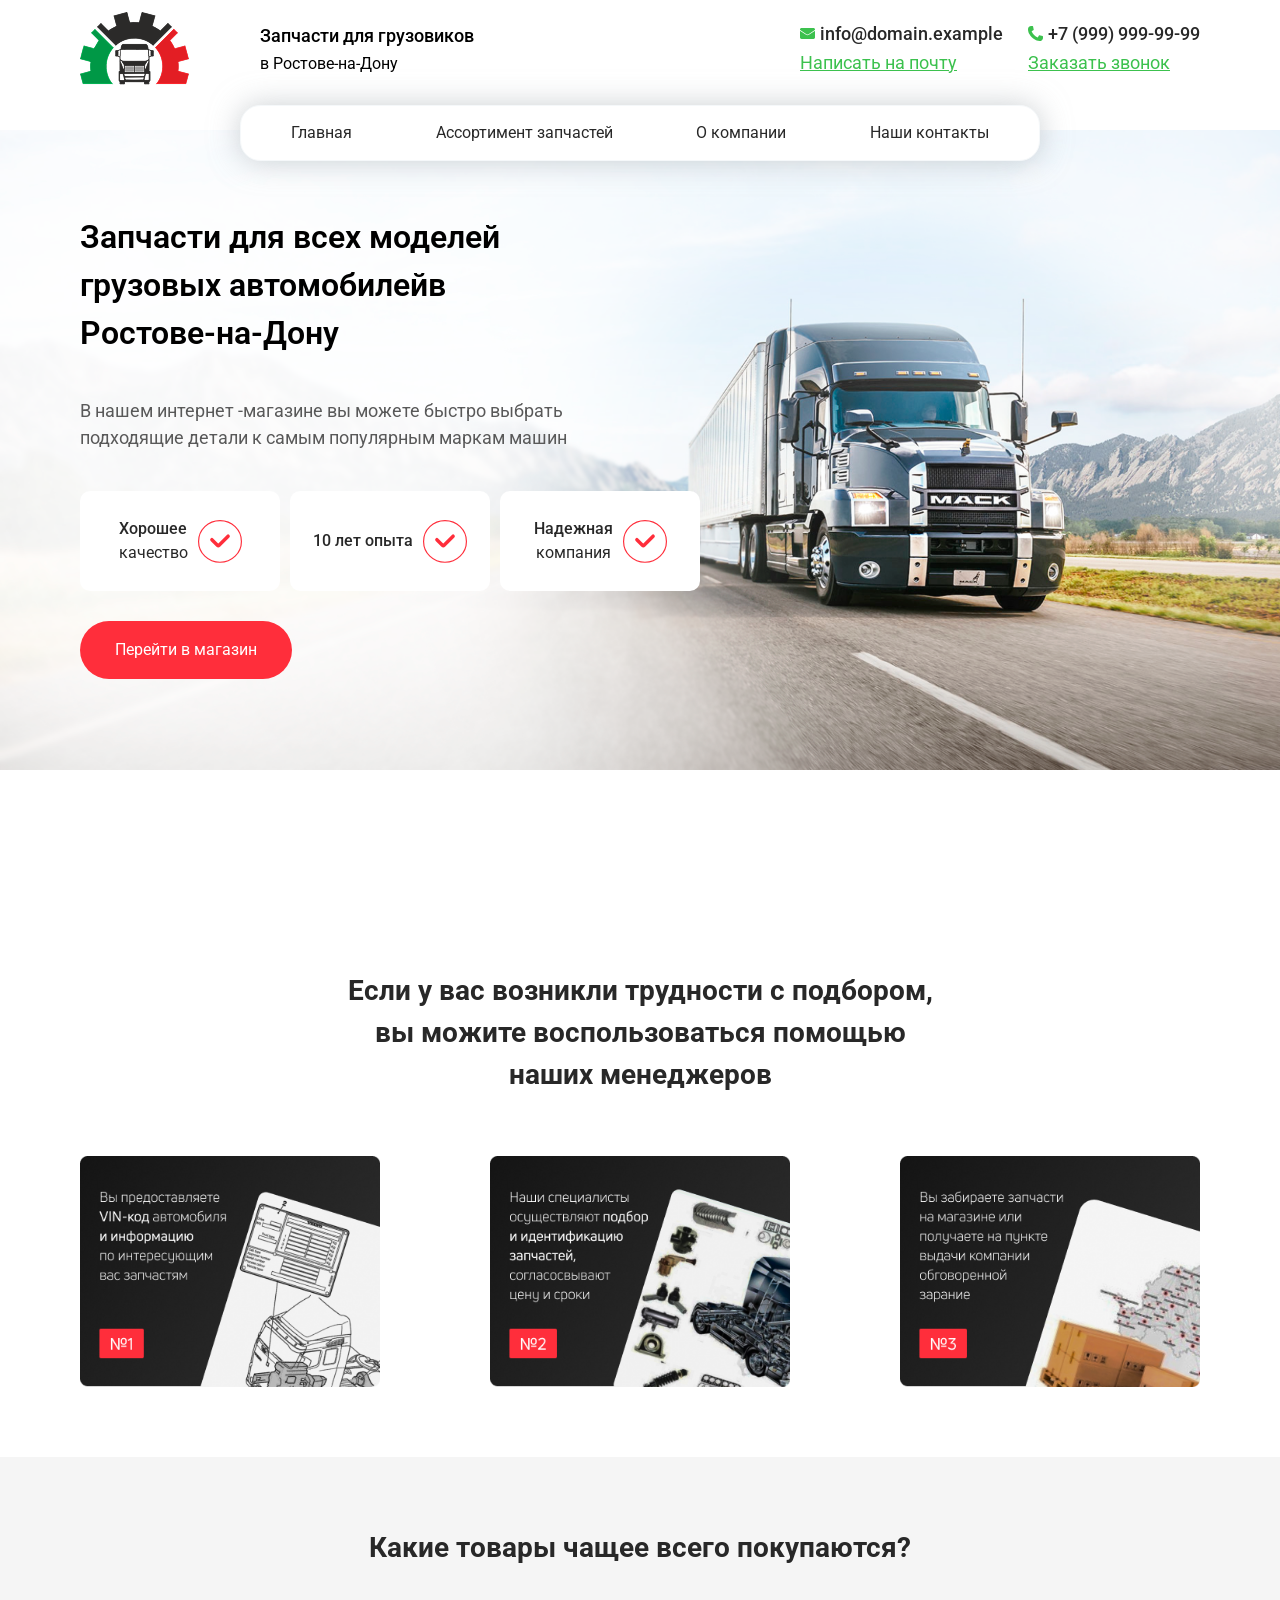
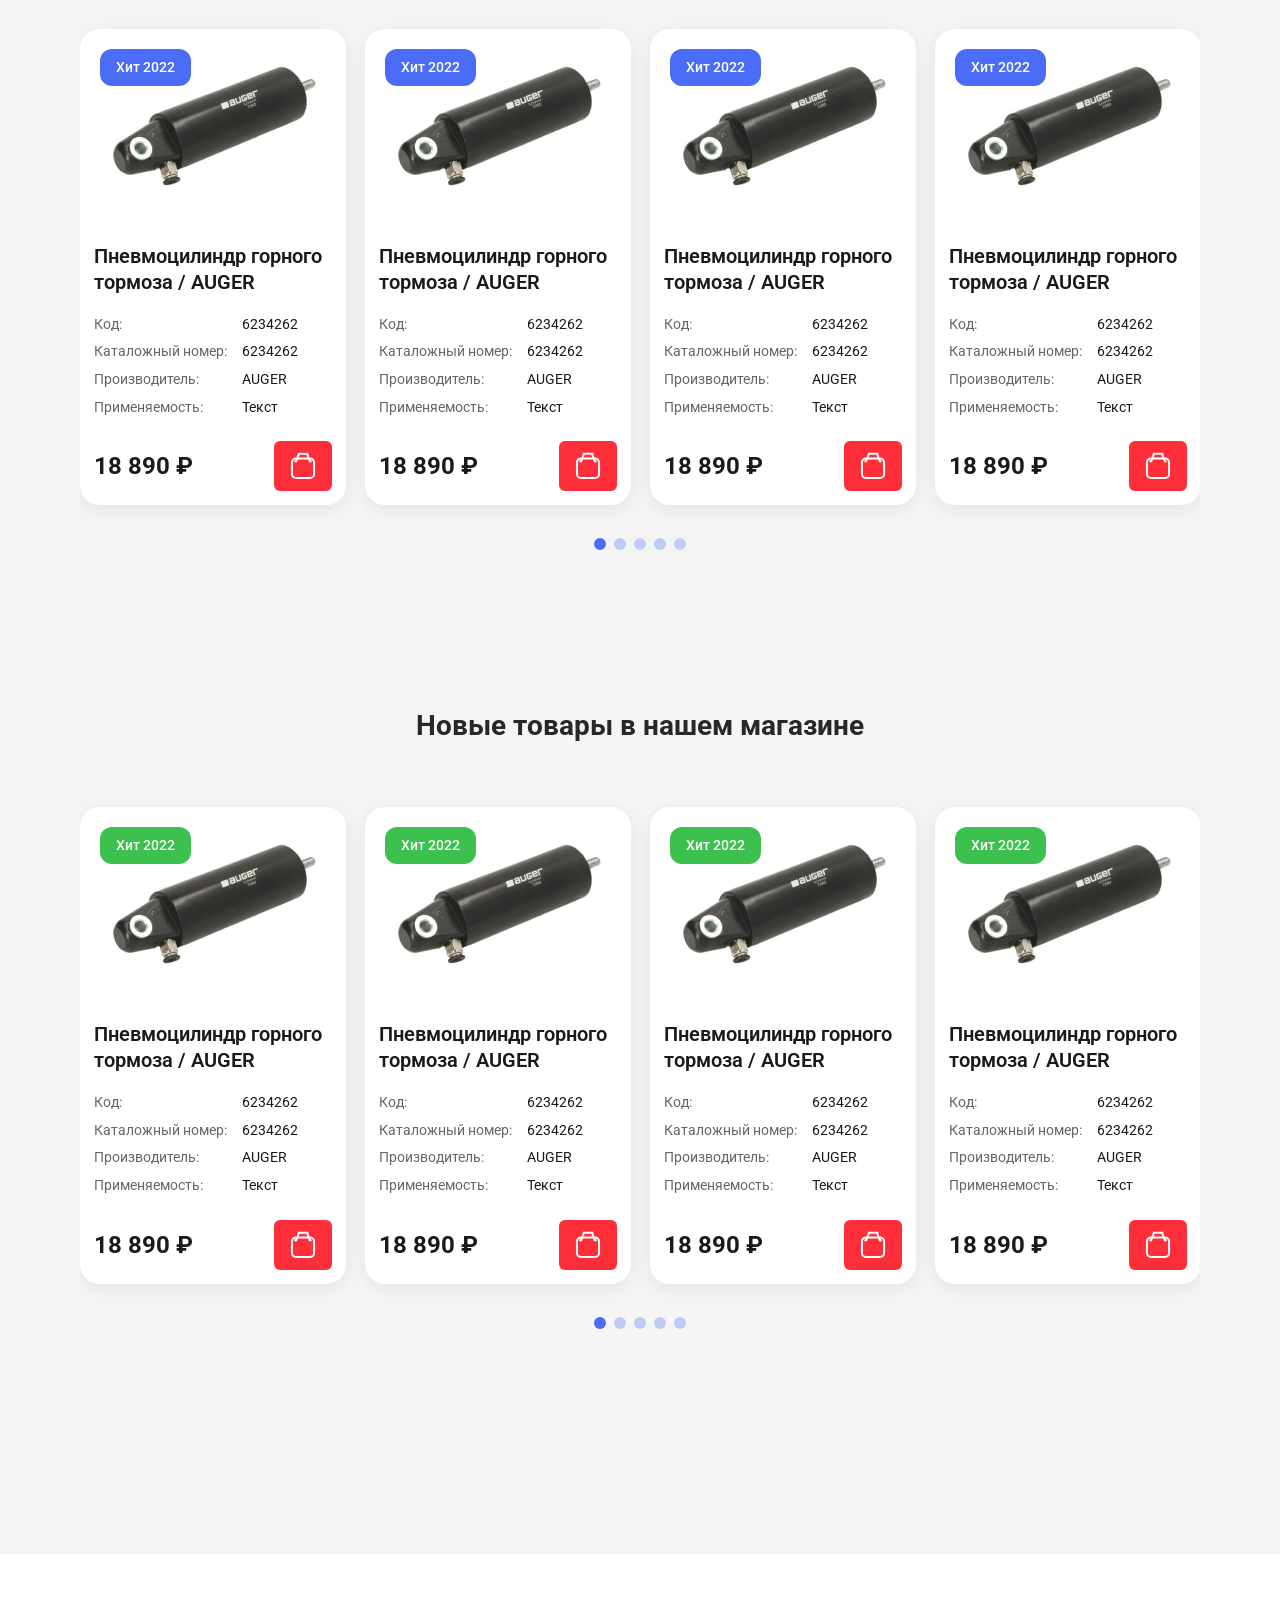
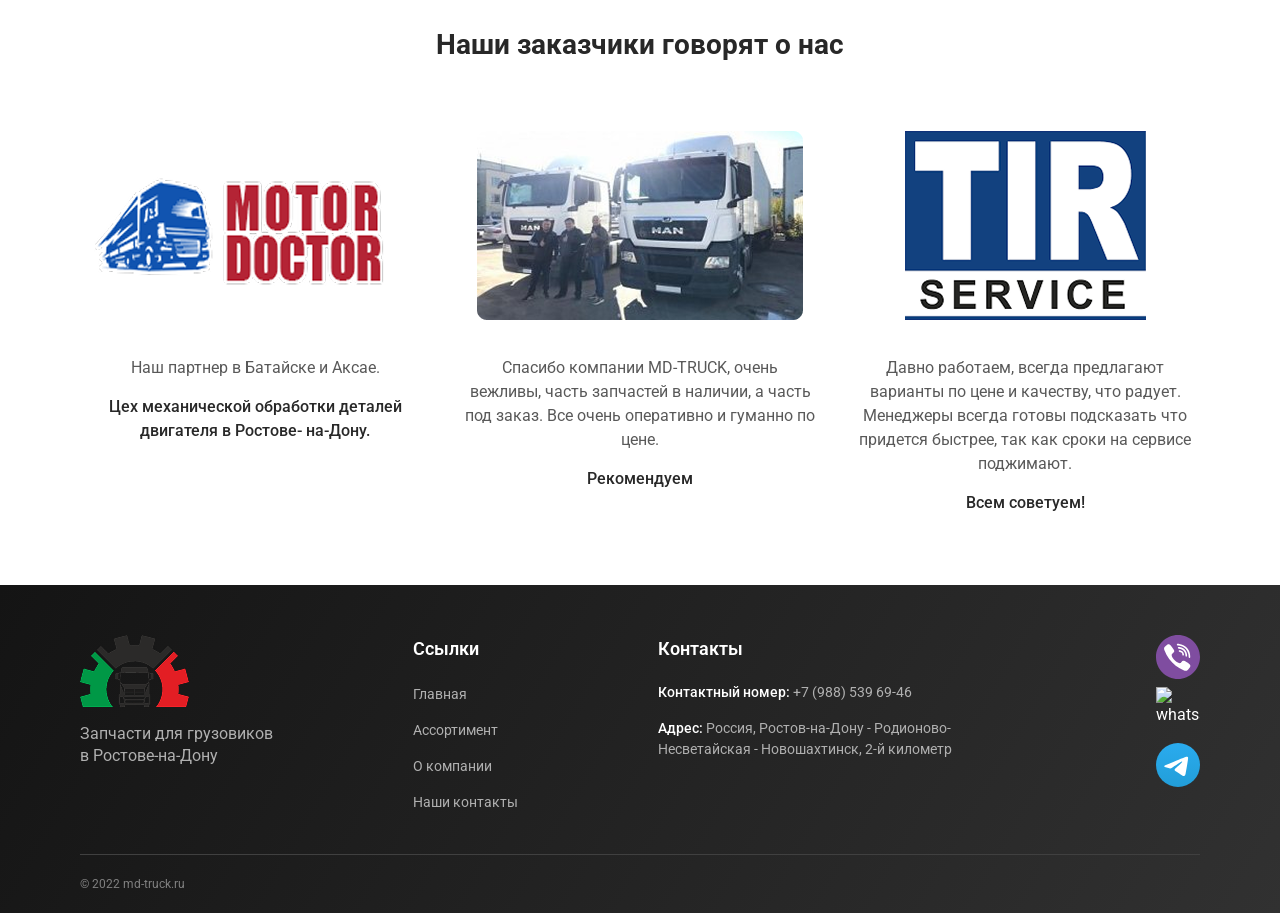
==== index.html @ 0c03c56b "101% 25.07.2025" ====
<!DOCTYPE html>
<html lang="en">
  <head>
    <meta charset="UTF-8" />
    <meta name="viewport" content="width=device-width, initial-scale=1.0" />
    <title>Главная - Tir Lugansk</title>
    <link rel="stylesheet" href="https://cdn.jsdelivr.net/npm/swiper@11/swiper-bundle.min.css"/>
    <link rel="stylesheet" href="./assets/css/main.css">
  </head>
  <body>
    <header>
        <div class="navbar">
            <div class="container">
                <di&v class="navbar__content">
                    <div class="navbar__block">
                        <div class="navbar__block-brand">
                            <a href="./index.html"><img src="./assets/img/logo.png" alt="Tir Lugansk"></a>
                            <p>Запчасти для грузовиков <span>в Ростове-на-Дону</span></p>
                        </div>
                    </div>
                    <div class="navbar__block">
                        <div class="navbar__block-contact">
                            <div class="navbar__block-contact-item">
                                <a class="navbar__block-contact-item-link" href="mailto:info@domain.example"><img src="./assets/img/ico/email.svg" alt="Email">info@domain.example</a>
                                <a href="mailto:info@domain.example">Написать на почту</a>
                            </div>
                            <div class="navbar__block-contact-item">
                                <a class="navbar__block-contact-item-link" href="tel:+79999999999"><img src="./assets/img/ico/phone.svg" alt="Phone">+7 (999) 999-99-99</a>
                                <a href="tel:+79999999999">Заказать звонок</a>
                            </div>
                        </div>
                    </div>
                </di&v>
                <div class="menu__content">
                    <div class="menu__links">
                        <nav>
                            <ul>
                                <li><a href="#">Главная</a></li>
                                <li><a href="#">Ассортимент запчастей</a></li>
                                <li><a href="#">О компании</a></li>
                                <li><a href="#">Наши контакты</a></li>
                            </ul>
                        </nav>
                    </div>
                </div>
            </div>
        </div>
        <section class="info">
            <div class="container">
                <div class="info__content">
                    <div class="info__intro">
                        <h1>Запчасти для всех моделей грузовых автомобилейв Ростове-на-Дону</h1>
                        <p>В нашем интернет -магазине вы можете быстро выбрать подходящие детали к самым популярным маркам машин</p>
                    </div>
                    <div class="info__checklist">
                        <div class="info__checklist-item">
                            <p><span>Хорошее</span><br> качество</p>
                            <img src="./assets/img/ico/check.svg" alt="check">
                        </div>
                        <div class="info__checklist-item">
                            <p><span>10 лет опыта</span></p>
                            <img src="./assets/img/ico/check.svg" alt="check">
                        </div>
                        <div class="info__checklist-item">
                            <p><span>Надежная</span><br> компания</p>
                            <img src="./assets/img/ico/check.svg" alt="check">
                        </div>
                    </div>
                    <button class="info__button">Перейти в магазин</button>
                </div>
            </div>
        </section>
    </header>
    <main>
        <section class="manager">
            <div class="container">
                <div class="manager__content">
                    <div class="manager__intro">
                        <h2>Если у вас возникли трудности с подбором, вы можите воспользоваться помощью наших менеджеров</h2>
                    </div>
                    <div class="manager__img-wrapper">
                        <img src="./assets/img/manager/1.png" alt="1">
                        <img src="./assets/img/manager/2.png" alt="2">
                        <img src="./assets/img/manager/3.png" alt="3">
                    </div>
                </div>
            </div>
        </section>
        <section class="products">
            <div class="container">
                <div class="products__content">
                    <div class="products__often">
                        <div class="products__often-title">
                            <h2>Какие товары чащее всего покупаются?</h2>
                        </div>
                        <div class="products__often-list">
                            <div class="swiper products-slider">
                                <div class="swiper-wrapper">
                                    <div class="swiper-slide">
                                        <div class="product-card">
                                            <div class="product-badge">Хит 2022</div>
                                            <div class="product-image">
                                                <img src="./assets/img/product_1.png" alt="1">
                                            </div>
                                            <div class="product-content">
                                                <h3 class="product-title">Пневмоцилиндр горного тормоза / AUGER</h3>
                                                <div class="product-details">
                                                    <div class="product-detail">
                                                        <span class="detail-label">Код:</span>
                                                        <span class="detail-value">6234262</span>
                                                    </div>
                                                    <div class="product-detail">
                                                        <span class="detail-label">Каталожный номер:</span>
                                                        <span class="detail-value">6234262</span>
                                                    </div>
                                                    <div class="product-detail">
                                                        <span class="detail-label">Производитель:</span>
                                                        <span class="detail-value">AUGER</span>
                                                    </div>
                                                    <div class="product-detail">
                                                        <span class="detail-label">Применяемость:</span>
                                                        <span class="detail-value">Текст</span>
                                                    </div>
                                                </div>
                                                <div class="product-footer">
                                                    <div class="product-price">18 890 ₽</div>
                                                    <button class="product-btn">
                                                        <img src="./assets/img/ico/back.svg" alt="cart">
                                                    </button>
                                                </div>
                                            </div>
                                        </div>
                                    </div>
                                    <div class="swiper-slide">
                                        <div class="product-card">
                                            <div class="product-badge">Хит 2022</div>
                                            <div class="product-image">
                                                <img src="./assets/img/product_1.png" alt="1">
                                            </div>
                                            <div class="product-content">
                                                <h3 class="product-title">Пневмоцилиндр горного тормоза / AUGER</h3>
                                                <div class="product-details">
                                                    <div class="product-detail">
                                                        <span class="detail-label">Код:</span>
                                                        <span class="detail-value">6234262</span>
                                                    </div>
                                                    <div class="product-detail">
                                                        <span class="detail-label">Каталожный номер:</span>
                                                        <span class="detail-value">6234262</span>
                                                    </div>
                                                    <div class="product-detail">
                                                        <span class="detail-label">Производитель:</span>
                                                        <span class="detail-value">AUGER</span>
                                                    </div>
                                                    <div class="product-detail">
                                                        <span class="detail-label">Применяемость:</span>
                                                        <span class="detail-value">Текст</span>
                                                    </div>
                                                </div>
                                                <div class="product-footer">
                                                    <div class="product-price">18 890 ₽</div>
                                                    <button class="product-btn">
                                                        <img src="./assets/img/ico/back.svg" alt="cart">
                                                    </button>
                                                </div>
                                            </div>
                                        </div>
                                    </div>
                                    <div class="swiper-slide">
                                        <div class="product-card">
                                            <div class="product-badge">Хит 2022</div>
                                            <div class="product-image">
                                                <img src="./assets/img/product_1.png" alt="1">
                                            </div>
                                            <div class="product-content">
                                                <h3 class="product-title">Пневмоцилиндр горного тормоза / AUGER</h3>
                                                <div class="product-details">
                                                    <div class="product-detail">
                                                        <span class="detail-label">Код:</span>
                                                        <span class="detail-value">6234262</span>
                                                    </div>
                                                    <div class="product-detail">
                                                        <span class="detail-label">Каталожный номер:</span>
                                                        <span class="detail-value">6234262</span>
                                                    </div>
                                                    <div class="product-detail">
                                                        <span class="detail-label">Производитель:</span>
                                                        <span class="detail-value">AUGER</span>
                                                    </div>
                                                    <div class="product-detail">
                                                        <span class="detail-label">Применяемость:</span>
                                                        <span class="detail-value">Текст</span>
                                                    </div>
                                                </div>
                                                <div class="product-footer">
                                                    <div class="product-price">18 890 ₽</div>
                                                    <button class="product-btn">
                                                        <img src="./assets/img/ico/back.svg" alt="cart">
                                                    </button>
                                                </div>
                                            </div>
                                        </div>
                                    </div>
                                    <div class="swiper-slide">
                                        <div class="product-card">
                                            <div class="product-badge">Хит 2022</div>
                                            <div class="product-image">
                                                <img src="./assets/img/product_1.png" alt="1">
                                            </div>
                                            <div class="product-content">
                                                <h3 class="product-title">Пневмоцилиндр горного тормоза / AUGER</h3>
                                                <div class="product-details">
                                                    <div class="product-detail">
                                                        <span class="detail-label">Код:</span>
                                                        <span class="detail-value">6234262</span>
                                                    </div>
                                                    <div class="product-detail">
                                                        <span class="detail-label">Каталожный номер:</span>
                                                        <span class="detail-value">6234262</span>
                                                    </div>
                                                    <div class="product-detail">
                                                        <span class="detail-label">Производитель:</span>
                                                        <span class="detail-value">AUGER</span>
                                                    </div>
                                                    <div class="product-detail">
                                                        <span class="detail-label">Применяемость:</span>
                                                        <span class="detail-value">Текст</span>
                                                    </div>
                                                </div>
                                                <div class="product-footer">
                                                    <div class="product-price">18 890 ₽</div>
                                                    <button class="product-btn">
                                                        <img src="./assets/img/ico/back.svg" alt="cart">
                                                    </button>
                                                </div>
                                            </div>
                                        </div>
                                    </div>
                                    <div class="swiper-slide">
                                        <div class="product-card">
                                            <div class="product-badge">Хит 2022</div>
                                            <div class="product-image">
                                                <img src="./assets/img/product_1.png" alt="1">
                                            </div>
                                            <div class="product-content">
                                                <h3 class="product-title">Пневмоцилиндр горного тормоза / AUGER</h3>
                                                <div class="product-details">
                                                    <div class="product-detail">
                                                        <span class="detail-label">Код:</span>
                                                        <span class="detail-value">6234262</span>
                                                    </div>
                                                    <div class="product-detail">
                                                        <span class="detail-label">Каталожный номер:</span>
                                                        <span class="detail-value">6234262</span>
                                                    </div>
                                                    <div class="product-detail">
                                                        <span class="detail-label">Производитель:</span>
                                                        <span class="detail-value">AUGER</span>
                                                    </div>
                                                    <div class="product-detail">
                                                        <span class="detail-label">Применяемость:</span>
                                                        <span class="detail-value">Текст</span>
                                                    </div>
                                                </div>
                                                <div class="product-footer">
                                                    <div class="product-price">18 890 ₽</div>
                                                    <button class="product-btn">
                                                        <img src="./assets/img/ico/back.svg" alt="cart">
                                                    </button>
                                                </div>
                                            </div>
                                        </div>
                                    </div>
                                </div>
                                <div class="swiper-pagination"></div>
                                <div class="swiper-button-next"></div>
                                <div class="swiper-button-prev"></div>
                            </div>
                        </div>
                    </div>
                    <div class="products__news">
                        <div class="products__often-title">
                            <h2>Новые товары в нашем магазине</h2>
                        </div>
                        <div class="products__often-list">
                            <div class="swiper products-slider">
                                <div class="swiper-wrapper">
                                    <div class="swiper-slide">
                                        <div class="product-card">
                                            <div class="product-badge">Хит 2022</div>
                                            <div class="product-image">
                                                <img src="./assets/img/product_1.png" alt="1">
                                            </div>
                                            <div class="product-content">
                                                <h3 class="product-title">Пневмоцилиндр горного тормоза / AUGER</h3>
                                                <div class="product-details">
                                                    <div class="product-detail">
                                                        <span class="detail-label">Код:</span>
                                                        <span class="detail-value">6234262</span>
                                                    </div>
                                                    <div class="product-detail">
                                                        <span class="detail-label">Каталожный номер:</span>
                                                        <span class="detail-value">6234262</span>
                                                    </div>
                                                    <div class="product-detail">
                                                        <span class="detail-label">Производитель:</span>
                                                        <span class="detail-value">AUGER</span>
                                                    </div>
                                                    <div class="product-detail">
                                                        <span class="detail-label">Применяемость:</span>
                                                        <span class="detail-value">Текст</span>
                                                    </div>
                                                </div>
                                                <div class="product-footer">
                                                    <div class="product-price">18 890 ₽</div>
                                                    <button class="product-btn">
                                                        <img src="./assets/img/ico/back.svg" alt="cart">
                                                    </button>
                                                </div>
                                            </div>
                                        </div>
                                    </div>
                                    <div class="swiper-slide">
                                        <div class="product-card">
                                            <div class="product-badge">Хит 2022</div>
                                            <div class="product-image">
                                                <img src="./assets/img/product_1.png" alt="1">
                                            </div>
                                            <div class="product-content">
                                                <h3 class="product-title">Пневмоцилиндр горного тормоза / AUGER</h3>
                                                <div class="product-details">
                                                    <div class="product-detail">
                                                        <span class="detail-label">Код:</span>
                                                        <span class="detail-value">6234262</span>
                                                    </div>
                                                    <div class="product-detail">
                                                        <span class="detail-label">Каталожный номер:</span>
                                                        <span class="detail-value">6234262</span>
                                                    </div>
                                                    <div class="product-detail">
                                                        <span class="detail-label">Производитель:</span>
                                                        <span class="detail-value">AUGER</span>
                                                    </div>
                                                    <div class="product-detail">
                                                        <span class="detail-label">Применяемость:</span>
                                                        <span class="detail-value">Текст</span>
                                                    </div>
                                                </div>
                                                <div class="product-footer">
                                                    <div class="product-price">18 890 ₽</div>
                                                    <button class="product-btn">
                                                        <img src="./assets/img/ico/back.svg" alt="cart">
                                                    </button>
                                                </div>
                                            </div>
                                        </div>
                                    </div>
                                    <div class="swiper-slide">
                                        <div class="product-card">
                                            <div class="product-badge">Хит 2022</div>
                                            <div class="product-image">
                                                <img src="./assets/img/product_1.png" alt="1">
                                            </div>
                                            <div class="product-content">
                                                <h3 class="product-title">Пневмоцилиндр горного тормоза / AUGER</h3>
                                                <div class="product-details">
                                                    <div class="product-detail">
                                                        <span class="detail-label">Код:</span>
                                                        <span class="detail-value">6234262</span>
                                                    </div>
                                                    <div class="product-detail">
                                                        <span class="detail-label">Каталожный номер:</span>
                                                        <span class="detail-value">6234262</span>
                                                    </div>
                                                    <div class="product-detail">
                                                        <span class="detail-label">Производитель:</span>
                                                        <span class="detail-value">AUGER</span>
                                                    </div>
                                                    <div class="product-detail">
                                                        <span class="detail-label">Применяемость:</span>
                                                        <span class="detail-value">Текст</span>
                                                    </div>
                                                </div>
                                                <div class="product-footer">
                                                    <div class="product-price">18 890 ₽</div>
                                                    <button class="product-btn">
                                                        <img src="./assets/img/ico/back.svg" alt="cart">
                                                    </button>
                                                </div>
                                            </div>
                                        </div>
                                    </div>
                                    <div class="swiper-slide">
                                        <div class="product-card">
                                            <div class="product-badge">Хит 2022</div>
                                            <div class="product-image">
                                                <img src="./assets/img/product_1.png" alt="1">
                                            </div>
                                            <div class="product-content">
                                                <h3 class="product-title">Пневмоцилиндр горного тормоза / AUGER</h3>
                                                <div class="product-details">
                                                    <div class="product-detail">
                                                        <span class="detail-label">Код:</span>
                                                        <span class="detail-value">6234262</span>
                                                    </div>
                                                    <div class="product-detail">
                                                        <span class="detail-label">Каталожный номер:</span>
                                                        <span class="detail-value">6234262</span>
                                                    </div>
                                                    <div class="product-detail">
                                                        <span class="detail-label">Производитель:</span>
                                                        <span class="detail-value">AUGER</span>
                                                    </div>
                                                    <div class="product-detail">
                                                        <span class="detail-label">Применяемость:</span>
                                                        <span class="detail-value">Текст</span>
                                                    </div>
                                                </div>
                                                <div class="product-footer">
                                                    <div class="product-price">18 890 ₽</div>
                                                    <button class="product-btn">
                                                        <img src="./assets/img/ico/back.svg" alt="cart">
                                                    </button>
                                                </div>
                                            </div>
                                        </div>
                                    </div>
                                    <div class="swiper-slide">
                                        <div class="product-card">
                                            <div class="product-badge">Хит 2022</div>
                                            <div class="product-image">
                                                <img src="./assets/img/product_1.png" alt="1">
                                            </div>
                                            <div class="product-content">
                                                <h3 class="product-title">Пневмоцилиндр горного тормоза / AUGER</h3>
                                                <div class="product-details">
                                                    <div class="product-detail">
                                                        <span class="detail-label">Код:</span>
                                                        <span class="detail-value">6234262</span>
                                                    </div>
                                                    <div class="product-detail">
                                                        <span class="detail-label">Каталожный номер:</span>
                                                        <span class="detail-value">6234262</span>
                                                    </div>
                                                    <div class="product-detail">
                                                        <span class="detail-label">Производитель:</span>
                                                        <span class="detail-value">AUGER</span>
                                                    </div>
                                                    <div class="product-detail">
                                                        <span class="detail-label">Применяемость:</span>
                                                        <span class="detail-value">Текст</span>
                                                    </div>
                                                </div>
                                                <div class="product-footer">
                                                    <div class="product-price">18 890 ₽</div>
                                                    <button class="product-btn">
                                                        <img src="./assets/img/ico/back.svg" alt="cart">
                                                    </button>
                                                </div>
                                            </div>
                                        </div>
                                    </div>
                                </div>
                                <div class="swiper-pagination"></div>
                                <div class="swiper-button-next"></div>
                                <div class="swiper-button-prev"></div>
                            </div>
                        </div>
                    </div>
                </div>
            </div>
        </section>
        <section class="reviews">
            <div class="container">
                <div class="reviews__content">
                    <div class="reviews__intro">
                        <h2>Наши заказчики говорят о нас</h2>
                    </div>
                    <div class="reviews__list">
                        <div class="reviews__item">
                            <div class="reviews__item-logo">
                                 <img src="./assets/img/news_1.png" alt="1">
                            </div>
                            <div class="reviews__item-text">
                                <p>Наш партнер в Батайске и Аксае.</p>
                                <p>Цех механической обработки деталей двигателя в Ростове- на-Дону.</p>
                            </div>
                        </div>
                        <div class="reviews__item">
                            <div class="reviews__item-logo">
                                 <img src="./assets/img/news_2.png" alt="2">
                            </div>
                            <div class="reviews__item-text">
                                <p>Спасибо компании MD-TRUCK, очень вежливы, часть запчастей в наличии, а часть под заказ. Все очень оперативно и гуманно по цене.</p>
                                <p>Рекомендуем</p>
                            </div>
                        </div>
                        <div class="reviews__item">
                            <div class="reviews__item-logo">
                                 <img src="./assets/img/news_3.png" alt="3">
                            </div>
                            <div class="reviews__item-text">
                                <p>Давно работаем, всегда предлагают варианты по цене и качеству, что радует. Менеджеры всегда готовы подсказать что придется быстрее, так как сроки на сервисе поджимают.</p>
                                <p>Всем советуем!</p>
                            </div>
                        </div>
                    </div>
                </div>
            </div>
        </section>
    </main>
    <footer class="footer">
        <div class="container">
            <div class="footer__content">
                <div class="footer__block">
                    <div class="footer__block-brand">
                        <a href="./index.html">
                            <img src="./assets/img/logo.png" alt="MD-TRUCK">
                        </a>
                        <p>Запчасти для грузовиков<br>в Ростове-на-Дону</p>
                    </div>
                </div>
                <div class="footer__block">
                    <div class="footer__links">
                        <h3>Ссылки</h3>
                        <nav>
                            <ul>
                                <li><a href="#">Главная</a></li>
                                <li><a href="#">Ассортимент</a></li>
                                <li><a href="#">О компании</a></li>
                                <li><a href="#">Наши контакты</a></li>
                            </ul>
                        </nav>
                    </div>
                </div>
                <div class="footer__block">
                    <div class="footer__contacts">
                        <h3>Контакты</h3>
                        <div class="footer__contacts-item">
                            <p><strong>Контактный номер:</strong> +7 (988) 539 69-46</p>
                        </div>
                        <div class="footer__contacts-item">
                            <p><strong>Адрес:</strong> Россия, Ростов-на-Дону - Родионово-Несветайская - Новошахтинск, 2-й километр</p>
                        </div>
                    </div>
                </div>
                <div class="footer__block">
                    <div class="footer__social">
                        <a href="#"><img src="./assets/img/ico/telegram.svg" alt="telegram"></a>
                        <a href="#"><img src="./assets/img/ico/whatsapp.svg" alt="whatsapp"></a>
                        <a href="#"><img src="./assets/img/ico/viber.svg" alt="viber"></a>
                    </div>
                </div>
            </div>
            <div class="footer__copy">
                <p>© 2022 md-truck.ru</p>
            </div>
        </div>
    </footer>
    <script src="https://cdn.jsdelivr.net/npm/swiper@11/swiper-bundle.min.js"></script>
    <script>
        const swiper = new Swiper('.products-slider', {
            slidesPerView: 4,
            spaceBetween: 30,
            loop: true,
            // autoplay: {
            //     delay: 3000,
            //     disableOnInteraction: false,
            // },
            pagination: {
                el: '.swiper-pagination',
                clickable: true,
            },
            navigation: {
                nextEl: '.swiper-button-next',
                prevEl: '.swiper-button-prev',
            },
            breakpoints: {
                640: {
                    slidesPerView: 1,
                    spaceBetween: 15,
                },
                768: {
                    slidesPerView: 2,
                    spaceBetween: 15,
                },
                1024: {
                    slidesPerView: 3,
                    spaceBetween: 20,
                },
                1200: {
                    slidesPerView: 4,
                    spaceBetween: 20,
                },
            },
        });
    </script>
  </body>
</html>
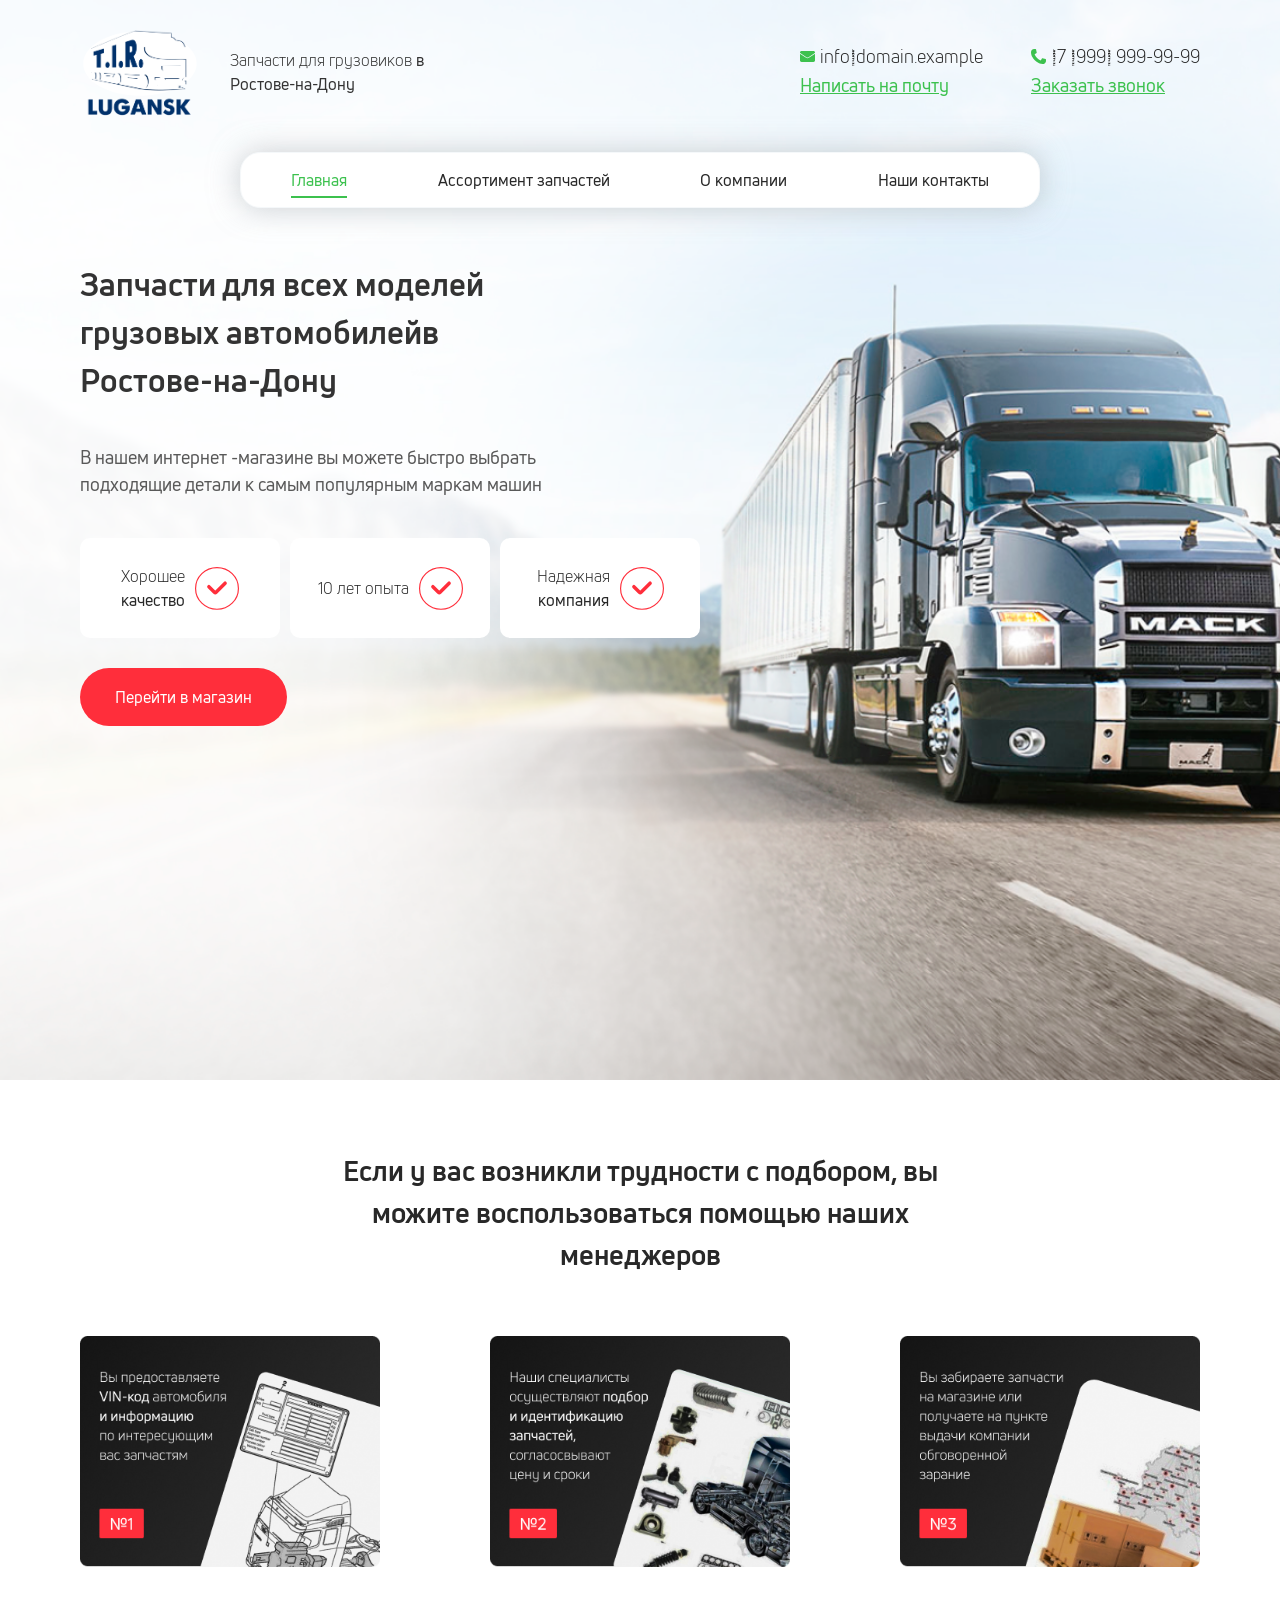
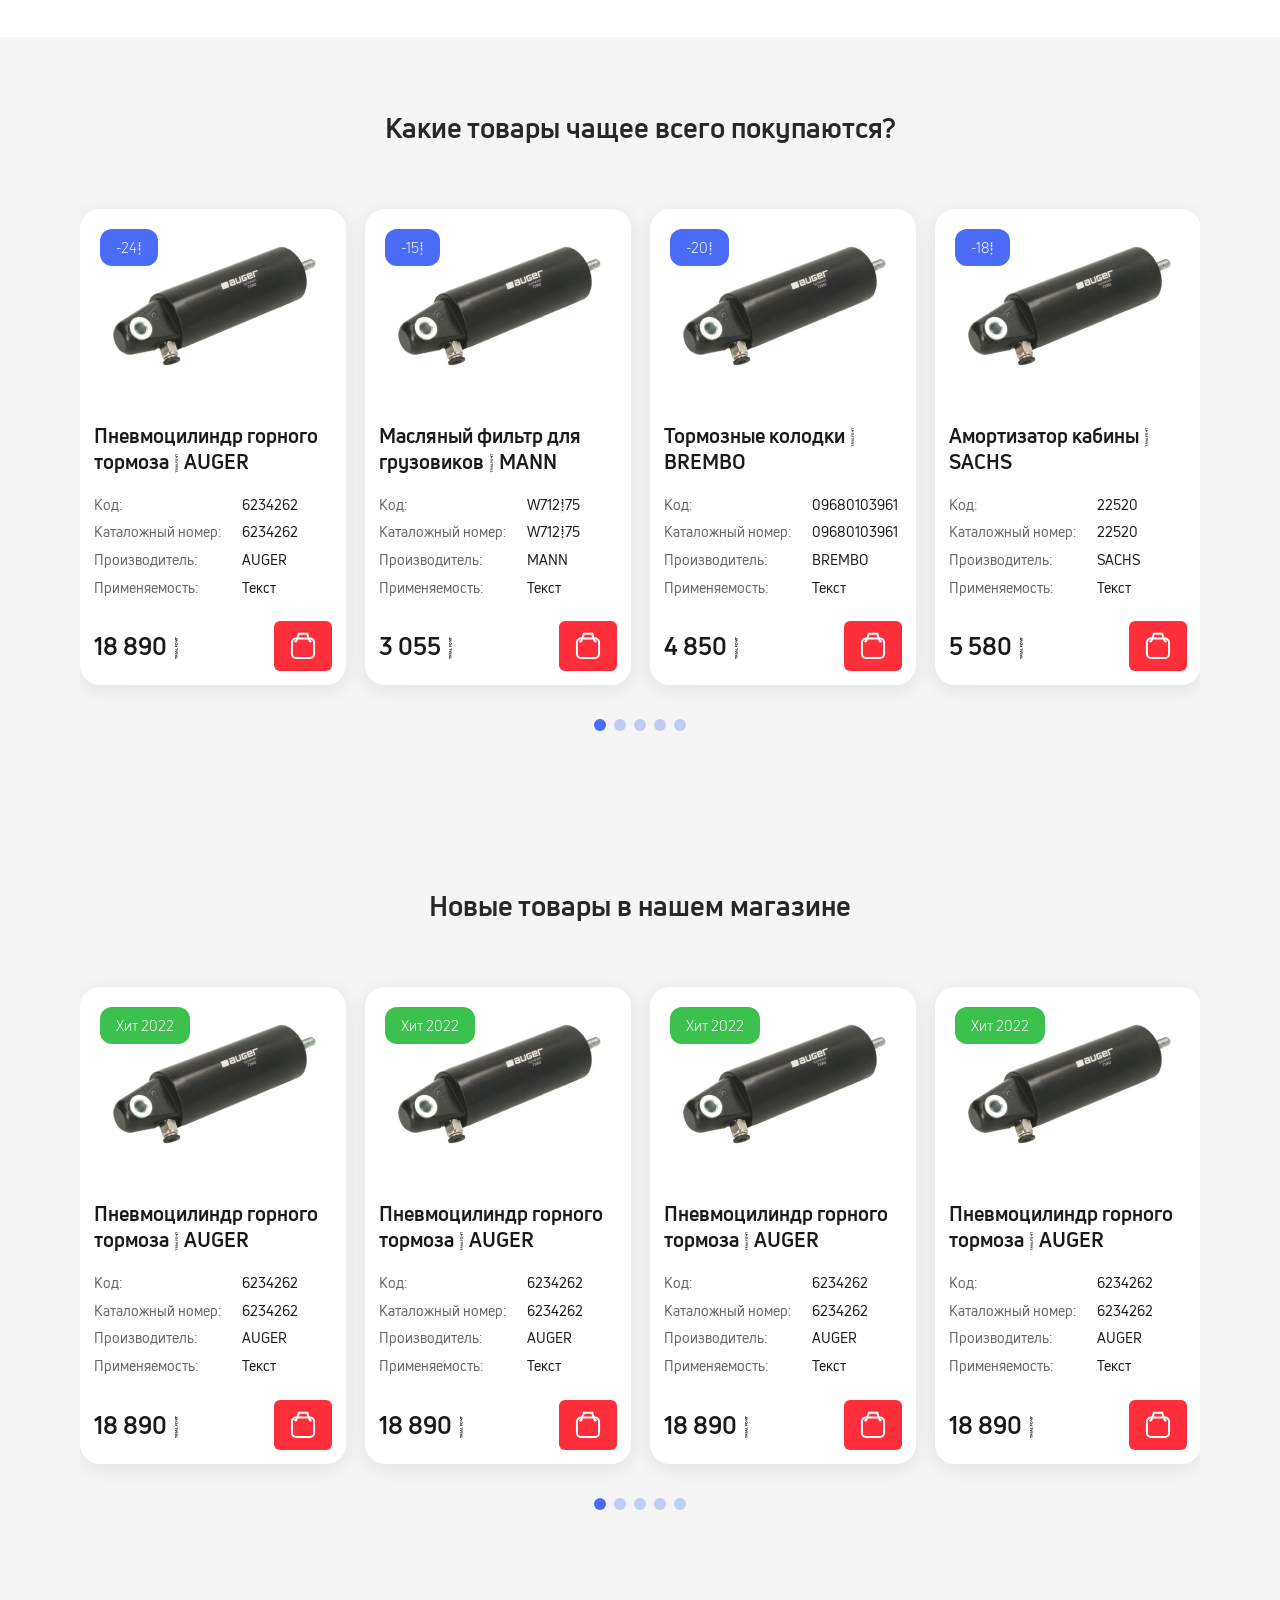
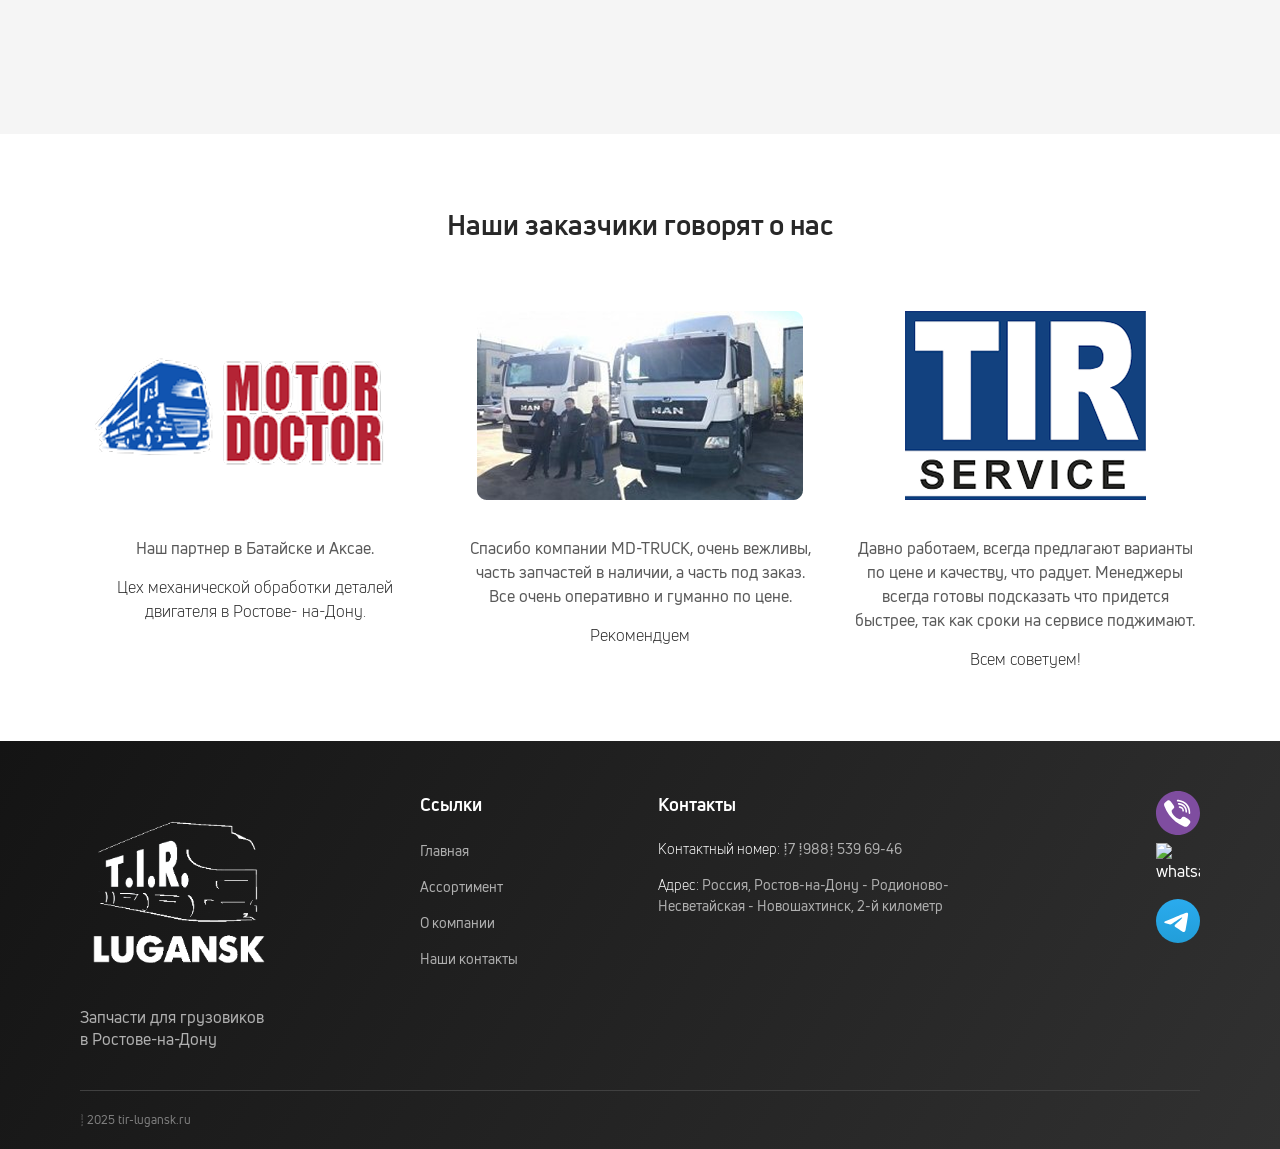
==== commit b2721963: "101% 26.07.2025" ====
--- a/index.html
+++ b/index.html
@@ -6,9 +6,14 @@
     <title>Главная - Tir Lugansk</title>
     <link rel="stylesheet" href="https://cdn.jsdelivr.net/npm/swiper@11/swiper-bundle.min.css"/>
     <link rel="stylesheet" href="./assets/css/main.css">
+
+    <link rel="apple-touch-icon" sizes="180x180" href="./assets/img/favicon_io/apple-touch-icon.png">
+    <link rel="icon" type="image/png" sizes="32x32" href="./assets/img/favicon_io/favicon-32x32.png">
+    <link rel="icon" type="image/png" sizes="16x16" href="./assets/img/favicon_io/favicon-16x16.png">
+    <link rel="manifest" href="./assets/img/favicon_io/site.webmanifest">
   </head>
   <body>
-    <header>
+    <header class="header">
         <div class="navbar">
             <div class="container">
                 <di&v class="navbar__content">
@@ -35,10 +40,10 @@
                     <div class="menu__links">
                         <nav>
                             <ul>
-                                <li><a href="#">Главная</a></li>
-                                <li><a href="#">Ассортимент запчастей</a></li>
-                                <li><a href="#">О компании</a></li>
-                                <li><a href="#">Наши контакты</a></li>
+                                <li class="menu__links-active"><a href="./index.html">Главная</a></li>
+                                <li><a href="./catalog.html">Ассортимент запчастей</a></li>
+                                <li><a href="./about.html">О компании</a></li>
+                                <li><a href="./contacts.html">Наши контакты</a></li>
                             </ul>
                         </nav>
                     </div>
@@ -97,8 +102,8 @@
                             <div class="swiper products-slider">
                                 <div class="swiper-wrapper">
                                     <div class="swiper-slide">
-                                        <div class="product-card">
-                                            <div class="product-badge">Хит 2022</div>
+                                        <a href="./product.html" class="product-card">
+                                            <div class="product-badge">-24%</div>
                                             <div class="product-image">
                                                 <img src="./assets/img/product_1.png" alt="1">
                                             </div>
@@ -129,147 +134,147 @@
                                                     </button>
                                                 </div>
                                             </div>
-                                        </div>
-                                    </div>
-                                    <div class="swiper-slide">
-                                        <div class="product-card">
-                                            <div class="product-badge">Хит 2022</div>
-                                            <div class="product-image">
-                                                <img src="./assets/img/product_1.png" alt="1">
-                                            </div>
-                                            <div class="product-content">
-                                                <h3 class="product-title">Пневмоцилиндр горного тормоза / AUGER</h3>
-                                                <div class="product-details">
-                                                    <div class="product-detail">
-                                                        <span class="detail-label">Код:</span>
-                                                        <span class="detail-value">6234262</span>
-                                                    </div>
-                                                    <div class="product-detail">
-                                                        <span class="detail-label">Каталожный номер:</span>
-                                                        <span class="detail-value">6234262</span>
-                                                    </div>
-                                                    <div class="product-detail">
-                                                        <span class="detail-label">Производитель:</span>
-                                                        <span class="detail-value">AUGER</span>
-                                                    </div>
-                                                    <div class="product-detail">
-                                                        <span class="detail-label">Применяемость:</span>
-                                                        <span class="detail-value">Текст</span>
-                                                    </div>
-                                                </div>
-                                                <div class="product-footer">
-                                                    <div class="product-price">18 890 ₽</div>
-                                                    <button class="product-btn">
-                                                        <img src="./assets/img/ico/back.svg" alt="cart">
-                                                    </button>
-                                                </div>
-                                            </div>
-                                        </div>
-                                    </div>
-                                    <div class="swiper-slide">
-                                        <div class="product-card">
-                                            <div class="product-badge">Хит 2022</div>
-                                            <div class="product-image">
-                                                <img src="./assets/img/product_1.png" alt="1">
-                                            </div>
-                                            <div class="product-content">
-                                                <h3 class="product-title">Пневмоцилиндр горного тормоза / AUGER</h3>
-                                                <div class="product-details">
-                                                    <div class="product-detail">
-                                                        <span class="detail-label">Код:</span>
-                                                        <span class="detail-value">6234262</span>
-                                                    </div>
-                                                    <div class="product-detail">
-                                                        <span class="detail-label">Каталожный номер:</span>
-                                                        <span class="detail-value">6234262</span>
-                                                    </div>
-                                                    <div class="product-detail">
-                                                        <span class="detail-label">Производитель:</span>
-                                                        <span class="detail-value">AUGER</span>
-                                                    </div>
-                                                    <div class="product-detail">
-                                                        <span class="detail-label">Применяемость:</span>
-                                                        <span class="detail-value">Текст</span>
-                                                    </div>
-                                                </div>
-                                                <div class="product-footer">
-                                                    <div class="product-price">18 890 ₽</div>
-                                                    <button class="product-btn">
-                                                        <img src="./assets/img/ico/back.svg" alt="cart">
-                                                    </button>
-                                                </div>
-                                            </div>
-                                        </div>
-                                    </div>
-                                    <div class="swiper-slide">
-                                        <div class="product-card">
-                                            <div class="product-badge">Хит 2022</div>
-                                            <div class="product-image">
-                                                <img src="./assets/img/product_1.png" alt="1">
-                                            </div>
-                                            <div class="product-content">
-                                                <h3 class="product-title">Пневмоцилиндр горного тормоза / AUGER</h3>
-                                                <div class="product-details">
-                                                    <div class="product-detail">
-                                                        <span class="detail-label">Код:</span>
-                                                        <span class="detail-value">6234262</span>
-                                                    </div>
-                                                    <div class="product-detail">
-                                                        <span class="detail-label">Каталожный номер:</span>
-                                                        <span class="detail-value">6234262</span>
-                                                    </div>
-                                                    <div class="product-detail">
-                                                        <span class="detail-label">Производитель:</span>
-                                                        <span class="detail-value">AUGER</span>
-                                                    </div>
-                                                    <div class="product-detail">
-                                                        <span class="detail-label">Применяемость:</span>
-                                                        <span class="detail-value">Текст</span>
-                                                    </div>
-                                                </div>
-                                                <div class="product-footer">
-                                                    <div class="product-price">18 890 ₽</div>
-                                                    <button class="product-btn">
-                                                        <img src="./assets/img/ico/back.svg" alt="cart">
-                                                    </button>
-                                                </div>
-                                            </div>
-                                        </div>
-                                    </div>
-                                    <div class="swiper-slide">
-                                        <div class="product-card">
-                                            <div class="product-badge">Хит 2022</div>
-                                            <div class="product-image">
-                                                <img src="./assets/img/product_1.png" alt="1">
-                                            </div>
-                                            <div class="product-content">
-                                                <h3 class="product-title">Пневмоцилиндр горного тормоза / AUGER</h3>
-                                                <div class="product-details">
-                                                    <div class="product-detail">
-                                                        <span class="detail-label">Код:</span>
-                                                        <span class="detail-value">6234262</span>
-                                                    </div>
-                                                    <div class="product-detail">
-                                                        <span class="detail-label">Каталожный номер:</span>
-                                                        <span class="detail-value">6234262</span>
-                                                    </div>
-                                                    <div class="product-detail">
-                                                        <span class="detail-label">Производитель:</span>
-                                                        <span class="detail-value">AUGER</span>
-                                                    </div>
-                                                    <div class="product-detail">
-                                                        <span class="detail-label">Применяемость:</span>
-                                                        <span class="detail-value">Текст</span>
-                                                    </div>
-                                                </div>
-                                                <div class="product-footer">
-                                                    <div class="product-price">18 890 ₽</div>
-                                                    <button class="product-btn">
-                                                        <img src="./assets/img/ico/back.svg" alt="cart">
-                                                    </button>
-                                                </div>
-                                            </div>
-                                        </div>
+                                        </a>
+                                    </div>
+                                    <div class="swiper-slide">
+                                        <a href="./product.html" class="product-card">
+                                            <div class="product-badge">-15%</div>
+                                            <div class="product-image">
+                                                <img src="./assets/img/product_1.png" alt="1">
+                                            </div>
+                                            <div class="product-content">
+                                                <h3 class="product-title">Масляный фильтр для грузовиков / MANN</h3>
+                                                <div class="product-details">
+                                                    <div class="product-detail">
+                                                        <span class="detail-label">Код:</span>
+                                                        <span class="detail-value">W712/75</span>
+                                                    </div>
+                                                    <div class="product-detail">
+                                                        <span class="detail-label">Каталожный номер:</span>
+                                                        <span class="detail-value">W712/75</span>
+                                                    </div>
+                                                    <div class="product-detail">
+                                                        <span class="detail-label">Производитель:</span>
+                                                        <span class="detail-value">MANN</span>
+                                                    </div>
+                                                    <div class="product-detail">
+                                                        <span class="detail-label">Применяемость:</span>
+                                                        <span class="detail-value">Текст</span>
+                                                    </div>
+                                                </div>
+                                                <div class="product-footer">
+                                                    <div class="product-price">3 055 ₽</div>
+                                                    <button class="product-btn">
+                                                        <img src="./assets/img/ico/back.svg" alt="cart">
+                                                    </button>
+                                                </div>
+                                            </div>
+                                        </a>
+                                    </div>
+                                    <div class="swiper-slide">
+                                        <a href="./product.html" class="product-card">
+                                            <div class="product-badge">-20%</div>
+                                            <div class="product-image">
+                                                <img src="./assets/img/product_1.png" alt="1">
+                                            </div>
+                                            <div class="product-content">
+                                                <h3 class="product-title">Тормозные колодки / BREMBO</h3>
+                                                <div class="product-details">
+                                                    <div class="product-detail">
+                                                        <span class="detail-label">Код:</span>
+                                                        <span class="detail-value">09680103961</span>
+                                                    </div>
+                                                    <div class="product-detail">
+                                                        <span class="detail-label">Каталожный номер:</span>
+                                                        <span class="detail-value">09680103961</span>
+                                                    </div>
+                                                    <div class="product-detail">
+                                                        <span class="detail-label">Производитель:</span>
+                                                        <span class="detail-value">BREMBO</span>
+                                                    </div>
+                                                    <div class="product-detail">
+                                                        <span class="detail-label">Применяемость:</span>
+                                                        <span class="detail-value">Текст</span>
+                                                    </div>
+                                                </div>
+                                                <div class="product-footer">
+                                                    <div class="product-price">4 850 ₽</div>
+                                                    <button class="product-btn">
+                                                        <img src="./assets/img/ico/back.svg" alt="cart">
+                                                    </button>
+                                                </div>
+                                            </div>
+                                        </a>
+                                    </div>
+                                    <div class="swiper-slide">
+                                        <a href="./product.html" class="product-card">
+                                            <div class="product-badge">-18%</div>
+                                            <div class="product-image">
+                                                <img src="./assets/img/product_1.png" alt="1">
+                                            </div>
+                                            <div class="product-content">
+                                                <h3 class="product-title">Амортизатор кабины / SACHS</h3>
+                                                <div class="product-details">
+                                                    <div class="product-detail">
+                                                        <span class="detail-label">Код:</span>
+                                                        <span class="detail-value">22520</span>
+                                                    </div>
+                                                    <div class="product-detail">
+                                                        <span class="detail-label">Каталожный номер:</span>
+                                                        <span class="detail-value">22520</span>
+                                                    </div>
+                                                    <div class="product-detail">
+                                                        <span class="detail-label">Производитель:</span>
+                                                        <span class="detail-value">SACHS</span>
+                                                    </div>
+                                                    <div class="product-detail">
+                                                        <span class="detail-label">Применяемость:</span>
+                                                        <span class="detail-value">Текст</span>
+                                                    </div>
+                                                </div>
+                                                <div class="product-footer">
+                                                    <div class="product-price">5 580 ₽</div>
+                                                    <button class="product-btn">
+                                                        <img src="./assets/img/ico/back.svg" alt="cart">
+                                                    </button>
+                                                </div>
+                                            </div>
+                                        </a>
+                                    </div>
+                                    <div class="swiper-slide">
+                                        <a href="./product.html" class="product-card">
+                                            <div class="product-badge">-25%</div>
+                                            <div class="product-image">
+                                                <img src="./assets/img/product_1.png" alt="1">
+                                            </div>
+                                            <div class="product-content">
+                                                <h3 class="product-title">Комплект сцепления / VOLVO</h3>
+                                                <div class="product-details">
+                                                    <div class="product-detail">
+                                                        <span class="detail-label">Код:</span>
+                                                        <span class="detail-value">3401000915</span>
+                                                    </div>
+                                                    <div class="product-detail">
+                                                        <span class="detail-label">Каталожный номер:</span>
+                                                        <span class="detail-value">3401000915</span>
+                                                    </div>
+                                                    <div class="product-detail">
+                                                        <span class="detail-label">Производитель:</span>
+                                                        <span class="detail-value">VOLVO</span>
+                                                    </div>
+                                                    <div class="product-detail">
+                                                        <span class="detail-label">Применяемость:</span>
+                                                        <span class="detail-value">Текст</span>
+                                                    </div>
+                                                </div>
+                                                <div class="product-footer">
+                                                    <div class="product-price">28 900 ₽</div>
+                                                    <button class="product-btn">
+                                                        <img src="./assets/img/ico/back.svg" alt="cart">
+                                                    </button>
+                                                </div>
+                                            </div>
+                                        </a>
                                     </div>
                                 </div>
                                 <div class="swiper-pagination"></div>
@@ -515,7 +520,7 @@
                 <div class="footer__block">
                     <div class="footer__block-brand">
                         <a href="./index.html">
-                            <img src="./assets/img/logo.png" alt="MD-TRUCK">
+                            <img src="./assets/img/logo_footer.png" alt="TIR-LUGANSK">
                         </a>
                         <p>Запчасти для грузовиков<br>в Ростове-на-Дону</p>
                     </div>
@@ -525,10 +530,10 @@
                         <h3>Ссылки</h3>
                         <nav>
                             <ul>
-                                <li><a href="#">Главная</a></li>
-                                <li><a href="#">Ассортимент</a></li>
-                                <li><a href="#">О компании</a></li>
-                                <li><a href="#">Наши контакты</a></li>
+                                <li><a href="./index.html">Главная</a></li>
+                                <li><a href="./catalog.html">Ассортимент</a></li>
+                                <li><a href="./about.html">О компании</a></li>
+                                <li><a href="./contacts.html">Наши контакты</a></li>
                             </ul>
                         </nav>
                     </div>
@@ -553,7 +558,7 @@
                 </div>
             </div>
             <div class="footer__copy">
-                <p>© 2022 md-truck.ru</p>
+                <p>© 2025 tir-lugansk.ru</p>
             </div>
         </div>
     </footer>
--- a/assets/css/main.css
+++ b/assets/css/main.css
@@ -0,0 +1,2 @@
+@import url("https://fonts.googleapis.com/css2?family=Roboto:ital,wght@0,100..900;1,100..900&display=swap");@font-face{font-family:"Uni Neue-Trial";src:url("../fonts/UniNeue/UniNeue-Trial-Regular.woff2") format("woff2"),url("../fonts/UniNeue/UniNeue-Trial-Regular.woff") format("woff"),url("../fonts/UniNeue/UniNeue-Trial-Regular.ttf") format("truetype");font-weight:400;font-style:normal;font-display:swap}@font-face{font-family:"Uni Neue-Trial";src:url("../fonts/UniNeue/UniNeue-Trial-Light.woff2") format("woff2"),url("../fonts/UniNeue/UniNeue-Trial-Light.woff") format("woff"),url("../fonts/UniNeue/UniNeue-Trial-Light.ttf") format("truetype");font-weight:300;font-style:normal;font-display:swap}@font-face{font-family:"Uni Neue-Trial";src:url("../fonts/UniNeue/UniNeue-Trial-Bold.woff2") format("woff2"),url("../fonts/UniNeue/UniNeue-Trial-Bold.woff") format("woff"),url("../fonts/UniNeue/UniNeue-Trial-Bold.ttf") format("truetype");font-weight:700;font-style:normal;font-display:swap}@font-face{font-family:"Uni Neue-Trial";src:url("../fonts/UniNeue/UniNeue-Trial-Book.woff2") format("woff2"),url("../fonts/UniNeue/UniNeue-Trial-Book.woff") format("woff"),url("../fonts/UniNeue/UniNeue-Trial-Book.ttf") format("truetype");font-weight:500;font-style:normal;font-display:swap}@font-face{font-family:"Uni Neue-Trial";src:url("../fonts/UniNeue/UniNeue-Trial-Heavy.woff2") format("woff2"),url("../fonts/UniNeue/UniNeue-Trial-Heavy.woff") format("woff"),url("../fonts/UniNeue/UniNeue-Trial-Heavy.ttf") format("truetype");font-weight:800;font-style:normal;font-display:swap}@font-face{font-family:"Uni Neue-Trial";src:url("../fonts/UniNeue/UniNeue-Trial-Black.woff2") format("woff2"),url("../fonts/UniNeue/UniNeue-Trial-Black.woff") format("woff"),url("../fonts/UniNeue/UniNeue-Trial-Black.ttf") format("truetype");font-weight:900;font-style:normal;font-display:swap}
+/*! normalize.scss v8.0.1 | MIT License | github.com/necolas/normalize.css */html{line-height:1.15;-webkit-text-size-adjust:100%}body{margin:0;font-family:"Uni Neue-Trial",-apple-system,BlinkMacSystemFont,"Segoe UI",Roboto,"Helvetica Neue",Arial,sans-serif;font-size:16px;line-height:1.5;color:#333;background-color:#fff;-webkit-font-smoothing:antialiased;-moz-osx-font-smoothing:grayscale}main{display:block}h1{font-size:2em;margin:0.67em 0}hr{-webkit-box-sizing:content-box;box-sizing:content-box;height:0;overflow:visible}pre{font-family:monospace,monospace;font-size:1em}a{background-color:transparent}abbr[title]{border-bottom:none;text-decoration:underline;-webkit-text-decoration:underline dotted;text-decoration:underline dotted}b,strong{font-weight:bolder}code,kbd,samp{font-family:monospace,monospace;font-size:1em}small{font-size:80%}sub,sup{font-size:75%;line-height:0;position:relative;vertical-align:baseline}sub{bottom:-0.25em}sup{top:-0.5em}img{border-style:none}button,input,optgroup,select,textarea{font-family:inherit;font-size:100%;line-height:1.15;margin:0}button,input{overflow:visible}button,select{text-transform:none}[type=button],[type=reset],[type=submit],button{-webkit-appearance:button}[type=button]::-moz-focus-inner,[type=reset]::-moz-focus-inner,[type=submit]::-moz-focus-inner,button::-moz-focus-inner{border-style:none;padding:0}[type=button]:-moz-focusring,[type=reset]:-moz-focusring,[type=submit]:-moz-focusring,button:-moz-focusring{outline:1px dotted ButtonText}fieldset{padding:0.35em 0.75em 0.625em}legend{-webkit-box-sizing:border-box;box-sizing:border-box;color:inherit;display:table;max-width:100%;padding:0;white-space:normal}progress{vertical-align:baseline}textarea{overflow:auto}[type=checkbox],[type=radio]{-webkit-box-sizing:border-box;box-sizing:border-box;padding:0}[type=number]::-webkit-inner-spin-button,[type=number]::-webkit-outer-spin-button{height:auto}[type=search]{-webkit-appearance:textfield;outline-offset:-2px}[type=search]::-webkit-search-decoration{-webkit-appearance:none}::-webkit-file-upload-button{-webkit-appearance:button;font:inherit}details{display:block}summary{display:list-item}template{display:none}[hidden]{display:none}*{-webkit-box-sizing:border-box;box-sizing:border-box}:after,:before{-webkit-box-sizing:border-box;box-sizing:border-box}html{scroll-behavior:smooth}h1,h2,h3,h4,h5,h6{margin:0;font-weight:600}p{margin:0}ol,ul{margin:0;padding:0;list-style:none}a{color:inherit;text-decoration:none}img{max-width:100%;height:auto;display:block}button{border:none;background:none;cursor:pointer;padding:0}input,select,textarea{border:none;outline:none;background:transparent}.container{max-width:1200px;width:100%;margin:0 auto;padding:0 40px}@media (max-width:768px){.container{padding:0 16px}}@media (max-width:480px){.container{padding:0 12px}}.info__button{padding:20px 35px;border-radius:30px;background-color:#FF2E3B;color:#fff;text-decoration:none;-webkit-transition:all 0.3s ease;transition:all 0.3s ease}.info__button:hover{opacity:0.5}h2{text-align:center;max-width:600px;margin:0 auto;font-size:28px;font-weight:700;color:#282828}.header{background-image:url("../img/intro_bg.png");background-size:cover;background-position:center;background-repeat:no-repeat;min-height:120vh}.navbar{padding:12px 0}.navbar__content{display:-webkit-box;display:-ms-flexbox;display:flex;-webkit-box-pack:justify;-ms-flex-pack:justify;justify-content:space-between;-webkit-box-align:center;-ms-flex-align:center;align-items:center}.navbar__block{display:-webkit-box;display:-ms-flexbox;display:flex;-webkit-box-pack:justify;-ms-flex-pack:justify;justify-content:space-between;-webkit-box-align:center;-ms-flex-align:center;align-items:center}.navbar__block-brand{display:-webkit-box;display:-ms-flexbox;display:flex;-webkit-box-pack:justify;-ms-flex-pack:justify;justify-content:space-between;-webkit-box-align:center;-ms-flex-align:center;align-items:center;width:400px}.navbar__block-brand a img{max-width:120px}.navbar__block-brand p{max-width:250px;font-size:16px;font-weight:500}.navbar__block-brand p span{font-size:16px;font-weight:400}.navbar__block-contact{display:-webkit-box;display:-ms-flexbox;display:flex;-webkit-box-pack:justify;-ms-flex-pack:justify;justify-content:space-between;width:400px}.navbar__block-contact-item{display:-webkit-box;display:-ms-flexbox;display:flex;-webkit-box-orient:vertical;-webkit-box-direction:normal;-ms-flex-direction:column;flex-direction:column}.navbar__block-contact-item a{display:-webkit-box;display:-ms-flexbox;display:flex;gap:5px;-webkit-box-align:center;-ms-flex-align:center;align-items:center;font-size:18px;text-decoration:underline;padding-bottom:2px;color:#3CC14E}.navbar__block-contact-item-link{color:#282828!important;font-weight:500;text-decoration:none!important}.menu__links nav ul{display:-webkit-box;display:-ms-flexbox;display:flex;-webkit-box-pack:justify;-ms-flex-pack:justify;justify-content:space-between;max-width:800px;width:100%;margin:20px auto;background-color:#fff;border:1px solid #F5F8FA;padding:15px 50px;border-radius:20px;-webkit-box-shadow:0px 0px 30px 0px rgba(169,175,180,0.5882352941);box-shadow:0px 0px 30px 0px rgba(169,175,180,0.5882352941)}.menu__links nav ul li{list-style:none}.menu__links nav ul li a{text-decoration:none;color:#282828;-webkit-transition:all 0.3s ease;transition:all 0.3s ease;padding-bottom:5px;border-bottom:2px solid transparent}.menu__links nav ul li a:hover{color:#3CC14E;border-bottom:2px solid #3CC14E}.menu__links-active a{color:#3CC14E!important;border-bottom:2px solid #3CC14E!important}.info__button{margin:30px 0}.info__content h1{max-width:450px;margin:20px 0}.info__content p{font-size:18px;font-weight:400;color:#595959;max-width:500px;margin:40px 0}.info__checklist{display:-webkit-box;display:-ms-flexbox;display:flex;-webkit-box-align:center;-ms-flex-align:center;align-items:center;gap:10px}.info__checklist-item{display:-webkit-box;display:-ms-flexbox;display:flex;-webkit-box-align:center;-ms-flex-align:center;align-items:center;gap:10px;background-color:#fff;padding:5px;border-radius:10px;max-width:200px;max-height:100px;width:100%;text-align:center;-webkit-box-pack:center;-ms-flex-pack:center;justify-content:center}.info__checklist-item p{font-size:16px;color:#282828}.info__checklist-item p span{font-weight:500}.manager{margin:70px 0}.manager__img-wrapper{display:-webkit-box;display:-ms-flexbox;display:flex;-webkit-box-pack:justify;-ms-flex-pack:justify;justify-content:space-between;gap:15px;margin:60px 0}.manager__img-wrapper img{max-width:300px}.reviews{margin:70px 0}.reviews__intro{text-align:center}.reviews__intro h2{margin-bottom:60px}.reviews__list{display:-webkit-box;display:-ms-flexbox;display:flex;-webkit-box-pack:justify;-ms-flex-pack:justify;justify-content:space-between;gap:30px}.reviews__item{display:-webkit-box;display:-ms-flexbox;display:flex;-webkit-box-orient:vertical;-webkit-box-direction:normal;-ms-flex-direction:column;flex-direction:column;-webkit-box-align:center;-ms-flex-align:center;align-items:center;text-align:center;max-width:350px;width:100%}.reviews__item-logo{width:100%;height:200px;display:-webkit-box;display:-ms-flexbox;display:flex;-webkit-box-align:center;-ms-flex-align:center;align-items:center;-webkit-box-pack:center;-ms-flex-pack:center;justify-content:center;margin-bottom:30px}.reviews__item-logo img{max-width:100%;max-height:100%}.reviews__item-text p{font-size:16px;line-height:1.5;color:#595959;margin-bottom:15px}.reviews__item-text p:last-child{margin-bottom:0;font-weight:500;color:#282828}.products{margin:70px 0;padding:70px 0;background-color:#F5F5F5}.products__news{margin:140px 0}.products__news .product-badge{background:#3CC14E}.products-slider{padding:20px 0;overflow:hidden}.product-card{position:relative;width:266px;background:#ffffff;border-radius:20px;-webkit-box-shadow:0px 4px 20px rgba(0,0,0,0.08);box-shadow:0px 4px 20px rgba(0,0,0,0.08);overflow:hidden;margin:40px auto;display:-webkit-box;display:-ms-flexbox;display:flex;-webkit-box-orient:vertical;-webkit-box-direction:normal;-ms-flex-direction:column;flex-direction:column;text-decoration:none;color:inherit;-webkit-transition:-webkit-transform 0.3s ease,-webkit-box-shadow 0.3s ease;transition:-webkit-transform 0.3s ease,-webkit-box-shadow 0.3s ease;transition:transform 0.3s ease,box-shadow 0.3s ease;transition:transform 0.3s ease,box-shadow 0.3s ease,-webkit-transform 0.3s ease,-webkit-box-shadow 0.3s ease}.product-card:hover{-webkit-transform:translateY(-5px);transform:translateY(-5px);-webkit-box-shadow:0px 8px 30px rgba(0,0,0,0.15);box-shadow:0px 8px 30px rgba(0,0,0,0.15);text-decoration:none;color:inherit}.product-badge{position:absolute;top:20px;left:20px;background:#4A6CF7;color:#ffffff;font-size:14px;font-weight:500;padding:8px 16px;border-radius:12px;z-index:2}.product-image{width:100%;height:200px;display:-webkit-box;display:-ms-flexbox;display:flex;-webkit-box-align:center;-ms-flex-align:center;align-items:center;-webkit-box-pack:center;-ms-flex-pack:center;justify-content:center;position:relative;-ms-flex-negative:0;flex-shrink:0}.product-content{padding:14px;display:-webkit-box;display:-ms-flexbox;display:flex;-webkit-box-orient:vertical;-webkit-box-direction:normal;-ms-flex-direction:column;flex-direction:column;-webkit-box-flex:1;-ms-flex:1;flex:1}.product-title{font-size:20px;font-weight:600;line-height:1.3;color:#1a1a1a;margin:0 0 20px 0;max-width:100%;-ms-flex-negative:0;flex-shrink:0}.product-details{margin-bottom:24px;-webkit-box-flex:1;-ms-flex:1;flex:1}.product-detail{display:-webkit-box;display:-ms-flexbox;display:flex;margin-bottom:8px;font-size:14px;line-height:1.4}.product-detail:last-child{margin-bottom:0}.product-footer{display:-webkit-box;display:-ms-flexbox;display:flex;-webkit-box-align:center;-ms-flex-align:center;align-items:center;-webkit-box-pack:justify;-ms-flex-pack:justify;justify-content:space-between;-ms-flex-negative:0;flex-shrink:0;margin-top:auto}.product-price{font-size:24px;font-weight:700;color:#1a1a1a}.product-btn{border-radius:12px;-webkit-transition:background 0.2s ease;transition:background 0.2s ease}.product-btn:hover{background:#C53030}.product-btn:active{background:#9C2A2A}.detail-label{color:#666666;font-weight:400;min-width:140px;-ms-flex-negative:0;flex-shrink:0}.detail-value{color:#1a1a1a;font-weight:400;margin-left:8px}.swiper-button-next,.swiper-button-prev{color:#4A6CF7;width:44px;height:44px;background:white;border-radius:50%;-webkit-box-shadow:0px 4px 20px rgba(0,0,0,0.1);box-shadow:0px 4px 20px rgba(0,0,0,0.1);top:50%;margin-top:-22px}.swiper-button-next:after,.swiper-button-prev:after{font-size:16px;font-weight:700}.swiper-button-next{right:-60px}.swiper-button-prev{left:-60px}.swiper-pagination-bullet{background:#4A6CF7;width:12px;height:12px;opacity:0.3}.swiper-pagination-bullet-active{opacity:1}.footer{background:linear-gradient(120.46deg,#141414 0%,#313131 100%);padding:50px 0 20px;color:#ffffff}.footer__content{display:-webkit-box;display:-ms-flexbox;display:flex;-webkit-box-pack:justify;-ms-flex-pack:justify;justify-content:space-between;-webkit-box-align:start;-ms-flex-align:start;align-items:flex-start;gap:140px;margin-bottom:40px}.footer__block{display:-webkit-box;display:-ms-flexbox;display:flex;-webkit-box-orient:vertical;-webkit-box-direction:normal;-ms-flex-direction:column;flex-direction:column}.footer__block:first-child{max-width:250px}.footer__block:last-child{margin-left:auto}.footer__block-brand{display:-webkit-box;display:-ms-flexbox;display:flex;-webkit-box-orient:vertical;-webkit-box-direction:normal;-ms-flex-direction:column;flex-direction:column;gap:15px}.footer__block-brand a img{max-width:200px}.footer__block-brand p{color:#B0B0B0;font-size:16px;line-height:1.4}.footer__links h3{font-size:18px;font-weight:600;margin-bottom:20px;color:#ffffff}.footer__links nav ul{display:-webkit-box;display:-ms-flexbox;display:flex;-webkit-box-orient:vertical;-webkit-box-direction:normal;-ms-flex-direction:column;flex-direction:column;gap:12px}.footer__links nav ul li a{color:#B0B0B0;font-size:14px;-webkit-transition:color 0.3s ease;transition:color 0.3s ease}.footer__links nav ul li a:hover{color:#3CC14E}.footer__contacts h3{font-size:18px;font-weight:600;margin-bottom:20px;color:#ffffff}.footer__contacts-item{margin-bottom:15px}.footer__contacts-item:last-child{margin-bottom:0}.footer__contacts-item p{color:#B0B0B0;font-size:14px;line-height:1.5;max-width:350px}.footer__contacts-item p strong{color:#ffffff;font-weight:500}.footer__social{display:-webkit-box;display:-ms-flexbox;display:flex;-webkit-box-orient:vertical;-webkit-box-direction:reverse;-ms-flex-direction:column-reverse;flex-direction:column-reverse;gap:10px;-webkit-box-align:center;-ms-flex-align:center;align-items:center}.footer__social a{width:44px;height:44px;border-radius:50%;display:-webkit-box;display:-ms-flexbox;display:flex;-webkit-box-align:center;-ms-flex-align:center;align-items:center;-webkit-box-pack:center;-ms-flex-pack:center;justify-content:center;-webkit-transition:-webkit-transform 0.3s ease;transition:-webkit-transform 0.3s ease;transition:transform 0.3s ease;transition:transform 0.3s ease,-webkit-transform 0.3s ease}.footer__social a:hover{-webkit-transform:scale(1.1);transform:scale(1.1)}.footer__social a img{width:48px;height:48px}.footer__copy{border-top:1px solid #404040;padding-top:20px;text-align:left}.footer__copy p{color:#808080;font-size:12px}.welcome{background-image:url("../img/welcome.png");background-size:cover;background-position:center;background-repeat:no-repeat;min-height:80vh;display:-webkit-box;display:-ms-flexbox;display:flex;-webkit-box-align:center;-ms-flex-align:center;align-items:center;position:relative;padding:100px 0}.welcome__content{position:relative;z-index:2}.welcome__text{max-width:600px;color:#ffffff}.welcome__text h1{font-size:36px;font-weight:700;line-height:1.2;margin-bottom:30px}.welcome__description{margin-bottom:40px}.welcome__description p{font-size:16px;line-height:1.6;margin-bottom:20px;color:rgba(255,255,255,0.9)}.welcome__description p:last-child{margin-bottom:0}.welcome__button{background:#3CC14E;color:#ffffff;border:none;padding:15px 40px;border-radius:50px;font-size:16px;font-weight:500;cursor:pointer;-webkit-transition:all 0.3s ease;transition:all 0.3s ease}.welcome__button:hover{background:#309a3e;-webkit-transform:translateY(-2px);transform:translateY(-2px)}.team{margin:70px 0}.team__intro{text-align:center;margin-bottom:60px}.team__intro h2{font-size:32px;font-weight:600;line-height:1.3;color:#1a1a1a;max-width:800px;margin:0 auto}.team__list{display:-webkit-box;display:-ms-flexbox;display:flex;-webkit-box-pack:justify;-ms-flex-pack:justify;justify-content:space-between;gap:30px;-ms-flex-wrap:wrap;flex-wrap:wrap}.team__item{display:-webkit-box;display:-ms-flexbox;display:flex;-webkit-box-orient:vertical;-webkit-box-direction:normal;-ms-flex-direction:column;flex-direction:column;-webkit-box-align:center;-ms-flex-align:center;align-items:center;text-align:center;max-width:280px;width:100%;margin:0 auto}.team__item-photo img{width:100%;height:100%;-o-object-fit:cover;object-fit:cover}.team__item-info h3{font-size:20px;font-weight:600;color:#1a1a1a;margin-bottom:8px}.team__item-info p{font-size:14px;color:#666666;font-weight:400}.contacts{margin:70px 0}.contacts__content{display:-webkit-box;display:-ms-flexbox;display:flex;-webkit-box-pack:justify;-ms-flex-pack:justify;justify-content:space-between;gap:60px;-webkit-box-align:start;-ms-flex-align:start;align-items:flex-start}.contacts__info{-webkit-box-flex:1;-ms-flex:1;flex:1;max-width:500px}.contacts__info h1{font-size:36px;font-weight:700;color:#1a1a1a;margin-bottom:25px}.contacts__info>p{font-size:16px;line-height:1.6;color:#666666;margin-bottom:40px}.contacts__details{display:-webkit-box;display:-ms-flexbox;display:flex;-webkit-box-orient:vertical;-webkit-box-direction:normal;-ms-flex-direction:column;flex-direction:column;gap:25px}.contacts__detail{display:-webkit-box;display:-ms-flexbox;display:flex;-webkit-box-align:center;-ms-flex-align:center;align-items:center;gap:15px}.contacts__detail-icon{width:44px;height:44px;display:-webkit-box;display:-ms-flexbox;display:flex;-webkit-box-align:center;-ms-flex-align:center;align-items:center;-webkit-box-pack:center;-ms-flex-pack:center;justify-content:center;-ms-flex-negative:0;flex-shrink:0}.contacts__detail-text p{font-size:16px;line-height:1.5;color:#1a1a1a;margin-bottom:5px}.contacts__detail-text p:last-child{margin-bottom:0}.contacts__map{-webkit-box-flex:1;-ms-flex:1;flex:1;max-width:500px}.contacts__map-container{width:100%;height:400px;border-radius:12px;overflow:hidden;-webkit-box-shadow:0px 10px 30px rgba(0,0,0,0.15);box-shadow:0px 10px 30px rgba(0,0,0,0.15)}.contacts__map-container img{width:100%;height:100%;-o-object-fit:cover;object-fit:cover}.catalog{margin:70px 0}.catalog__header{text-align:center;margin-bottom:50px}.catalog__header h1{font-size:36px;font-weight:700;color:#1a1a1a;margin-bottom:15px}.catalog__layout{display:-webkit-box;display:-ms-flexbox;display:flex;gap:40px;-webkit-box-align:start;-ms-flex-align:start;align-items:flex-start}.catalog__sidebar{max-width:320px;width:100%;-webkit-box-flex:0;-ms-flex:0 0 280px;flex:0 0 280px;background:#f8f9fa;border-radius:12px;padding:25px}.catalog__filters h3{font-size:18px;font-weight:700;color:#1a1a1a;margin-bottom:25px;text-transform:uppercase}.catalog__main{-webkit-box-flex:1;-ms-flex:1;flex:1}.catalog__toolbar{display:-webkit-box;display:-ms-flexbox;display:flex;-webkit-box-pack:justify;-ms-flex-pack:justify;justify-content:space-between;-webkit-box-align:center;-ms-flex-align:center;align-items:center;margin-bottom:30px;padding:15px 0;border-bottom:1px solid #e9ecef}.catalog__count{font-size:14px;color:#666666}.catalog__sort{display:-webkit-box;display:-ms-flexbox;display:flex;-webkit-box-align:center;-ms-flex-align:center;align-items:center;gap:10px}.catalog__sort label{font-size:14px;color:#666666}.catalog__sort select{border:1px solid #e9ecef;border-radius:6px;padding:8px 12px;font-size:14px;background:white;cursor:pointer}.catalog__grid{display:-ms-grid;display:grid;-ms-grid-columns:1fr 25px 1fr 25px 1fr;grid-template-columns:repeat(3,1fr);gap:25px;margin-bottom:40px}.catalog__pagination{display:-webkit-box;display:-ms-flexbox;display:flex;-webkit-box-pack:justify;-ms-flex-pack:justify;justify-content:space-between;-webkit-box-align:center;-ms-flex-align:center;align-items:center;padding-top:30px;border-top:1px solid #e9ecef}.filter-group{margin-bottom:30px}.filter-group:last-child{margin-bottom:0}.filter-group h4{font-size:14px;font-weight:600;color:#1a1a1a;margin-bottom:15px;text-transform:uppercase}.filter-options{display:-webkit-box;display:-ms-flexbox;display:flex;-webkit-box-orient:vertical;-webkit-box-direction:normal;-ms-flex-direction:column;flex-direction:column;gap:10px}.filter-option{display:-webkit-box;display:-ms-flexbox;display:flex;-webkit-box-align:center;-ms-flex-align:center;align-items:center;gap:8px;cursor:pointer;font-size:14px;color:#666666}.filter-option input[type=checkbox]{width:16px;height:16px;accent-color:#3CC14E}.filter-option span{-webkit-user-select:none;-moz-user-select:none;-ms-user-select:none;user-select:none}.filter-option:hover{color:#1a1a1a}.price-range .price-inputs{display:-webkit-box;display:-ms-flexbox;display:flex;gap:10px;margin-bottom:15px}.price-range .price-input{-webkit-box-flex:1;-ms-flex:1;flex:1;border:1px solid #e9ecef;border-radius:6px;padding:8px 10px;font-size:14px;max-width:110px}.price-range .price-input::-webkit-input-placeholder{color:#999999}.price-range .price-input::-moz-placeholder{color:#999999}.price-range .price-input:-ms-input-placeholder{color:#999999}.price-range .price-input::-ms-input-placeholder{color:#999999}.price-range .price-input::placeholder{color:#999999}.price-range .price-apply{width:100%;background:#3CC14E;color:white;border:none;border-radius:6px;padding:8px 15px;font-size:14px;font-weight:500;cursor:pointer;-webkit-transition:background 0.3s ease;transition:background 0.3s ease}.price-range .price-apply:hover{background:#309a3e}.filters-reset{width:100%;background:transparent;color:#666666;border:1px solid #e9ecef;border-radius:6px;padding:10px 15px;font-size:12px;font-weight:600;text-transform:uppercase;cursor:pointer;-webkit-transition:all 0.3s ease;transition:all 0.3s ease;margin-top:20px}.filters-reset:hover{border-color:#3CC14E;color:#3CC14E}.pagination{display:-webkit-box;display:-ms-flexbox;display:flex;-webkit-box-align:center;-ms-flex-align:center;align-items:center;gap:5px}.pagination-text{font-size:14px;color:#666666}.pagination-btn{width:36px;height:36px;border:1px solid #e9ecef;background:white;color:#666666;font-size:14px;border-radius:6px;cursor:pointer;-webkit-transition:all 0.3s ease;transition:all 0.3s ease}.pagination-btn:hover:not(:disabled){border-color:#3CC14E;color:#3CC14E}.pagination-btn:disabled{opacity:0.5;cursor:not-allowed}.pagination-btn--active{background:#3CC14E;border-color:#3CC14E;color:white}.pagination-btn--active:hover{background:#309a3e;border-color:#309a3e}.pagination-btn--next,.pagination-btn--prev{font-size:16px;font-weight:bold}.pagination-dots{padding:0 5px;color:#999999;font-size:14px}.product{margin:70px 0}.product__breadcrumbs{margin-bottom:30px;font-size:14px;color:#666666}.product__breadcrumbs a{color:#666666;text-decoration:none;-webkit-transition:color 0.3s ease;transition:color 0.3s ease}.product__breadcrumbs a:hover{color:#3CC14E}.product__breadcrumbs span{margin:0 8px;color:#999999}.product__breadcrumbs span:last-child{color:#1a1a1a;font-weight:500}.product__content{display:-webkit-box;display:-ms-flexbox;display:flex;gap:50px;margin-bottom:60px;-webkit-box-align:start;-ms-flex-align:start;align-items:flex-start}.product__gallery{-webkit-box-flex:0;-ms-flex:0 0 400px;flex:0 0 400px}.product__image-main{width:100%;height:400px;background:#f8f9fa;border-radius:12px;display:-webkit-box;display:-ms-flexbox;display:flex;-webkit-box-align:center;-ms-flex-align:center;align-items:center;-webkit-box-pack:center;-ms-flex-pack:center;justify-content:center;margin-bottom:15px}.product__image-main img{max-width:100%;max-height:100%;-o-object-fit:contain;object-fit:contain}.product__thumbnails{display:-webkit-box;display:-ms-flexbox;display:flex;gap:10px}.product__thumbnail{width:80px;height:80px;background:#f8f9fa;border-radius:8px;border:2px solid transparent;cursor:pointer;overflow:hidden;-webkit-transition:border-color 0.3s ease;transition:border-color 0.3s ease}.product__thumbnail--active{border-color:#3CC14E}.product__thumbnail:hover{border-color:#3CC14E}.product__thumbnail img{width:100%;height:100%;-o-object-fit:cover;object-fit:cover}.product__info{-webkit-box-flex:1;-ms-flex:1;flex:1;position:relative}.product__badge{position:absolute;top:-10px;right:0;background:#E53E3E;color:white;font-size:12px;font-weight:600;padding:6px 12px;border-radius:6px;text-transform:uppercase}.product__code{font-size:14px;color:#666666;margin-bottom:10px;text-transform:uppercase;letter-spacing:0.5px}.product__title{font-size:28px;font-weight:700;color:#1a1a1a;margin-bottom:15px;line-height:1.3}.product__status{margin-bottom:20px}.product__availability{display:-webkit-inline-box;display:-ms-inline-flexbox;display:inline-flex;-webkit-box-align:center;-ms-flex-align:center;align-items:center;gap:8px;color:#3CC14E;font-size:14px;font-weight:500}.product__availability:before{content:"";width:8px;height:8px;background:#3CC14E;border-radius:50%}.product__pricing{margin-bottom:30px;display:-webkit-box;display:-ms-flexbox;display:flex;-webkit-box-align:center;-ms-flex-align:center;align-items:center;gap:15px}.product__price-old{font-size:18px;color:#999999;text-decoration:line-through}.product__price{font-size:32px;font-weight:700;color:#E53E3E}.product__specs{margin-bottom:40px;padding:20px;background:#f8f9fa;border-radius:12px}.product__spec{display:-webkit-box;display:-ms-flexbox;display:flex;-webkit-box-align:center;-ms-flex-align:center;align-items:center;gap:15px;margin-bottom:12px;font-size:14px}.product__spec:last-child{margin-bottom:0}.product__add-to-cart{width:100%;background:#3CC14E;color:white;border:none;border-radius:12px;padding:15px 30px;font-size:16px;font-weight:600;cursor:pointer;-webkit-transition:background 0.3s ease;transition:background 0.3s ease;text-transform:uppercase}.product__add-to-cart:hover{background:#309a3e}.product__description{margin-bottom:60px}.product__description h2{font-size:24px;font-weight:700;color:#1a1a1a;margin-bottom:25px;text-transform:uppercase}.product__description h3{font-size:18px;font-weight:600;color:#1a1a1a;margin:30px 0 20px 0;text-transform:uppercase}.product__description p{font-size:16px;line-height:1.6;color:#666666;margin-bottom:15px}.product__description p:last-of-type{margin-bottom:0}.product__tech-specs{margin-top:20px}.product__related h2{font-size:24px;font-weight:700;color:#1a1a1a;margin-bottom:30px;text-transform:uppercase}.spec-label{color:#666666;min-width:80px;-ms-flex-negative:0;flex-shrink:0}.spec-value{color:#1a1a1a;font-weight:500}.spec-code{color:#666666;font-size:12px;margin-left:auto}.spec-measure{color:#666666;margin-left:20px}.tech-spec{display:-webkit-box;display:-ms-flexbox;display:flex;-webkit-box-pack:justify;-ms-flex-pack:justify;justify-content:space-between;-webkit-box-align:center;-ms-flex-align:center;align-items:center;padding:12px 0;border-bottom:1px solid #e9ecef}.tech-spec:last-child{border-bottom:none}.tech-label{color:#666666;font-size:14px}.tech-value{color:#1a1a1a;font-weight:500;font-size:14px}@media (max-width:768px){header{background-size:cover;padding:0 10px}.navbar{padding:10px 0}.navbar__content{-webkit-box-orient:vertical;-webkit-box-direction:normal;-ms-flex-direction:column;flex-direction:column;gap:20px;margin:0 auto}.navbar__block{-webkit-box-orient:vertical;-webkit-box-direction:normal;-ms-flex-direction:column;flex-direction:column;gap:15px;margin:0 auto}.navbar__block-brand{width:100%;max-width:300px;text-align:center;margin:0 auto}.navbar__block-brand a img{max-width:150px}.navbar__block-brand p{font-size:16px}.navbar__block-contact{width:100%;-webkit-box-orient:vertical;-webkit-box-direction:normal;-ms-flex-direction:column;flex-direction:column;gap:15px;text-align:center;margin:0 auto}.menu__links nav ul{-webkit-box-orient:vertical;-webkit-box-direction:normal;-ms-flex-direction:column;flex-direction:column;-ms-flex-wrap:wrap;flex-wrap:wrap;gap:15px;padding:15px 20px;margin:10px auto;max-width:400px}.info{padding:30px 0}.info__content{text-align:center;margin:0 auto}.info__content h1{max-width:100%;font-size:28px;margin:0 auto 20px}.info__content p{max-width:100%;font-size:16px;margin:0 auto 30px}.info__checklist{-webkit-box-orient:vertical;-webkit-box-direction:normal;-ms-flex-direction:column;flex-direction:column;-ms-flex-wrap:wrap;flex-wrap:wrap;gap:15px;margin:0 auto;max-width:400px}.info__checklist-item{max-width:100%;padding:12px;margin:0 auto}.manager{margin:50px 0;padding:0 10px}.manager__intro{text-align:center;margin:0 auto 30px}.manager__intro h2{font-size:24px;margin:0 auto}.manager__img-wrapper{-webkit-box-orient:vertical;-webkit-box-direction:normal;-ms-flex-direction:column;flex-direction:column;-ms-flex-wrap:wrap;flex-wrap:wrap;-webkit-box-align:center;-ms-flex-align:center;align-items:center;gap:20px;margin:0 auto;max-width:300px}.manager__img-wrapper img{max-width:250px;margin:0 auto}.reviews{margin:50px 0;padding:0 10px}.reviews__intro{text-align:center;margin:0 auto 30px}.reviews__intro h2{font-size:24px;margin:0 auto 40px}.reviews__list{-webkit-box-orient:vertical;-webkit-box-direction:normal;-ms-flex-direction:column;flex-direction:column;-ms-flex-wrap:wrap;flex-wrap:wrap;gap:30px;margin:0 auto;max-width:500px}.reviews__item{max-width:100%;margin:0 auto}.reviews__item-logo{height:150px;margin:0 auto 20px}.products{margin:50px 0;padding:40px 0}.products__often-title{text-align:center;margin:0 auto 30px}.products__often-title h2{margin:0 auto}.product-card{width:100%;max-width:300px;margin:20px auto}.footer{padding:30px 0 15px}.footer__content{-webkit-box-orient:vertical;-webkit-box-direction:normal;-ms-flex-direction:column;flex-direction:column;-ms-flex-wrap:wrap;flex-wrap:wrap;gap:30px;text-align:center;margin:0 auto}.footer__block{-webkit-box-align:center;-ms-flex-align:center;align-items:center;margin:0 auto}.footer__block:first-child,.footer__block:last-child{max-width:100%;margin:0 auto}.footer__links{margin:0 auto}.footer__links nav ul{-webkit-box-orient:horizontal;-webkit-box-direction:normal;-ms-flex-direction:row;flex-direction:row;-ms-flex-wrap:wrap;flex-wrap:wrap;-webkit-box-pack:center;-ms-flex-pack:center;justify-content:center;gap:15px;margin:0 auto}.footer__contacts{margin:0 auto}.footer__contacts-item p{max-width:100%;margin:0 auto}.footer__social{-webkit-box-orient:horizontal;-webkit-box-direction:normal;-ms-flex-direction:row;flex-direction:row;-ms-flex-wrap:wrap;flex-wrap:wrap;-webkit-box-pack:center;-ms-flex-pack:center;justify-content:center;margin:0 auto}.welcome{min-height:70vh;padding:40px 0}.welcome__text{max-width:100%;text-align:center;margin:0 auto}.welcome__text h1{font-size:28px;margin-bottom:25px}.welcome__description{margin-bottom:30px}.welcome__description p{font-size:15px;margin:0 auto 15px}.welcome__button{padding:12px 30px;font-size:15px}.team{margin:50px 0}.team__intro{margin-bottom:40px}.team__intro h2{font-size:26px;margin:0 auto}.team__list{-webkit-box-orient:vertical;-webkit-box-direction:normal;-ms-flex-direction:column;flex-direction:column;gap:40px;max-width:400px;margin:0 auto}.team__item{max-width:100%}.team__item-photo{width:180px;height:180px;margin-bottom:20px}.contacts{margin:50px 0}.contacts__content{-webkit-box-orient:vertical;-webkit-box-direction:normal;-ms-flex-direction:column;flex-direction:column;gap:40px;margin:0 auto}.contacts__info{max-width:100%;text-align:center;margin:0 auto}.contacts__info h1{font-size:28px;margin-bottom:20px}.contacts__info>p{font-size:15px;margin:0 auto 30px}.contacts__details{gap:20px;max-width:400px;margin:0 auto}.contacts__detail{text-align:left;margin:0 auto;max-width:350px}.contacts__detail-icon{width:40px;height:40px}.contacts__detail-icon img{width:18px;height:18px}.contacts__detail-text p{font-size:15px}.contacts__map{max-width:100%;margin:0 auto}.contacts__map-container{height:300px;margin:0 auto}.catalog{margin:50px 0}.catalog__header{margin-bottom:40px;padding:0 10px}.catalog__header h1{font-size:28px;margin-bottom:12px}.catalog__header p{font-size:15px;margin:0 auto}.catalog__layout{-webkit-box-orient:vertical;-webkit-box-direction:normal;-ms-flex-direction:column;flex-direction:column;gap:20px;padding:0 10px}.catalog__sidebar{width:100%;padding:0}.catalog__filters{margin-bottom:0;padding:0}.catalog__filters h3{margin-bottom:15px;text-align:center}.catalog__main{width:100%}.catalog__toolbar{-webkit-box-orient:vertical;-webkit-box-direction:normal;-ms-flex-direction:column;flex-direction:column;-webkit-box-align:start;-ms-flex-align:start;align-items:flex-start;gap:10px;margin-bottom:20px;padding:10px 0;border-bottom:none}.catalog__count{font-size:13px}.catalog__sort{width:100%;-webkit-box-pack:center;-ms-flex-pack:center;justify-content:center}.catalog__sort label{font-size:13px}.catalog__sort select{width:100%;max-width:200px}.catalog__grid{-ms-grid-columns:1fr 20px 1fr;grid-template-columns:repeat(2,1fr);gap:20px;margin-bottom:30px}.catalog__pagination{-webkit-box-orient:vertical;-webkit-box-direction:normal;-ms-flex-direction:column;flex-direction:column;-webkit-box-align:center;-ms-flex-align:center;align-items:center;gap:10px;padding-top:20px;border-top:1px solid #e9ecef}.product{margin:50px 0}.product__breadcrumbs{margin-bottom:20px;padding:0 10px;font-size:13px}.product__content{-webkit-box-orient:vertical;-webkit-box-direction:normal;-ms-flex-direction:column;flex-direction:column;gap:30px;margin-bottom:40px;padding:0 10px}.product__gallery{-webkit-box-flex:0;-ms-flex:none;flex:none;width:100%;max-width:400px;margin:0 auto}.product__image-main{height:300px}.product__thumbnails{-webkit-box-pack:center;-ms-flex-pack:center;justify-content:center;gap:8px}.product__thumbnail{width:60px;height:60px}.product__info{padding:0 10px}.product__badge{position:relative;top:0;right:auto;margin-bottom:10px;display:inline-block}.product__code{font-size:14px;margin-bottom:10px}.product__title{font-size:24px;margin-bottom:12px}.product__pricing{margin-bottom:25px}.product__price-old{font-size:16px}.product__price{font-size:28px}.product__specs{margin-bottom:30px;padding:15px}.product__spec{-ms-flex-wrap:wrap;flex-wrap:wrap;gap:10px;margin-bottom:10px}.product__add-to-cart{padding:12px 25px;font-size:15px}.product__description{margin-bottom:40px;padding:0 10px}.product__description h2{font-size:20px;margin-bottom:20px}.product__description h3{font-size:16px;margin:25px 0 15px 0}.product__description p{font-size:15px}.product__related{padding:0 10px}.product__related h2{font-size:20px;margin-bottom:25px}}@media (max-width:480px){.container{padding:0 8px}header{min-height:70vh;padding:0 5px}.navbar{padding:5px 0}.navbar__content{margin:0 auto}.navbar__block-brand{width:100%;margin:0 auto}.navbar__block-brand a img{max-width:120px}.navbar__block-brand p{font-size:14px;margin:0 auto}.navbar__block-contact{margin:0 auto}.navbar__block-contact-item a{font-size:14px}.menu__links nav ul{padding:10px 15px;margin:5px auto;max-width:300px}.menu__links nav ul li a{font-size:13px}.info{padding:20px 0}.info__content{margin:0 auto}.info__content h1{font-size:22px;margin:0 auto 15px}.info__content p{font-size:14px;margin:0 auto 20px}.info__checklist{max-width:320px;margin:0 auto}.info__checklist-item{padding:10px;margin:0 auto}.info__checklist-item p{font-size:13px;margin:0 auto}.manager{margin:30px 0;padding:0 5px}.manager__intro{margin:0 auto 20px}.manager__intro h2{font-size:18px;margin:0 auto}.manager__img-wrapper{margin:0 auto 20px;max-width:250px}.manager__img-wrapper img{max-width:180px;margin:0 auto}.reviews{margin:30px 0;padding:0 5px}.reviews__intro{margin:0 auto 20px}.reviews__intro h2{font-size:18px;margin:0 auto 20px}.reviews__list{gap:25px;max-width:350px;margin:0 auto}.reviews__item{margin:0 auto}.reviews__item-logo{height:100px;margin:0 auto 15px}.reviews__item-text{margin:0 auto}.reviews__item-text p{font-size:13px;margin:0 auto 10px}.products{margin:30px 0;padding:25px 0}.products__often-title{margin:0 auto 20px}.products__often-title h2{font-size:18px;margin:0 auto}.product-card{margin:15px auto;max-width:280px}.product-content{padding:10px}.product-title{font-size:16px;margin:0 auto 12px}.product-details{margin:0 auto 15px}.product-detail{font-size:11px;margin:0 auto 6px}.product-footer{margin:0 auto}.product-price{font-size:18px}.product-btn{width:35px;height:35px}.product-btn img{width:18px;height:18px}.detail-label{min-width:80px;font-size:11px}.detail-value{font-size:11px}.footer{padding:20px 0 10px}.footer__content{gap:20px;margin:0 auto}.footer__block{margin:0 auto}.footer__block-brand{margin:0 auto}.footer__block-brand a img{max-width:100px;margin:0 auto}.footer__block-brand p{font-size:13px;margin:0 auto}.footer__links{margin:0 auto}.footer__links h3{font-size:15px;margin:0 auto 12px}.footer__links nav ul{gap:10px;margin:0 auto;max-width:250px}.footer__links nav ul li a{font-size:12px}.footer__contacts{margin:0 auto}.footer__contacts h3{font-size:15px;margin:0 auto 12px}.footer__contacts-item{margin:0 auto 10px}.footer__contacts-item p{font-size:12px;margin:0 auto}.footer__social{gap:6px;margin:0 auto}.footer__social a{width:35px;height:35px;margin:0 auto}.footer__social a img{width:35px;height:35px}.footer__copy{padding-top:10px;margin:0 auto}.footer__copy p{font-size:10px;margin:0 auto}.welcome{min-height:60vh;padding:30px 0}.welcome__text{max-width:100%;text-align:center;margin:0 auto;padding:0 10px}.welcome__text h1{font-size:22px;margin-bottom:20px;line-height:1.3}.welcome__description{margin-bottom:25px}.welcome__description p{font-size:14px;margin:0 auto 12px;line-height:1.5}.welcome__button{padding:10px 25px;font-size:14px}.team{margin:30px 0}.team__intro{margin-bottom:30px}.team__intro h2{font-size:20px;margin:0 auto;padding:0 10px;line-height:1.3}.team__list{gap:30px;max-width:300px;margin:0 auto}.team__item{margin:0 auto}.team__item-photo{width:150px;height:150px;margin-bottom:15px}.team__item-info h3{font-size:18px;margin-bottom:6px}.team__item-info p{font-size:13px}.contacts{margin:30px 0}.contacts__content{gap:30px;margin:0 auto}.contacts__info{padding:0 10px}.contacts__info h1{font-size:22px;margin-bottom:15px}.contacts__info>p{font-size:14px;margin:0 auto 25px;line-height:1.5}.contacts__details{gap:18px;max-width:320px;margin:0 auto}.contacts__detail{max-width:300px}.contacts__detail-icon{width:35px;height:35px}.contacts__detail-icon img{width:16px;height:16px}.contacts__detail-text p{font-size:13px;line-height:1.4}.contacts__map-container{height:250px;margin:0 auto}.catalog{margin:30px 0}.catalog__header{margin-bottom:30px;padding:0 10px}.catalog__header h1{font-size:22px;margin-bottom:10px}.catalog__header p{font-size:14px;line-height:1.4}.catalog__layout{-webkit-box-orient:vertical;-webkit-box-direction:normal;-ms-flex-direction:column;flex-direction:column;gap:20px;padding:0 10px}.catalog__sidebar{width:100%;padding:0}.catalog__filters{margin-bottom:0;padding:0}.catalog__filters h3{margin-bottom:15px;text-align:center}.catalog__main{width:100%}.catalog__toolbar{-webkit-box-orient:vertical;-webkit-box-direction:normal;-ms-flex-direction:column;flex-direction:column;-webkit-box-align:start;-ms-flex-align:start;align-items:flex-start;gap:10px;margin-bottom:20px;padding:10px 0;border-bottom:none}.catalog__count{font-size:13px}.catalog__sort{width:100%;-webkit-box-pack:center;-ms-flex-pack:center;justify-content:center}.catalog__sort label{font-size:13px}.catalog__sort select{width:100%;max-width:200px}.catalog__grid{-ms-grid-columns:1fr;grid-template-columns:1fr;gap:15px;max-width:300px;margin:0 auto}.catalog__pagination{-webkit-box-orient:vertical;-webkit-box-direction:normal;-ms-flex-direction:column;flex-direction:column;-webkit-box-align:center;-ms-flex-align:center;align-items:center;gap:10px;padding-top:20px;border-top:1px solid #e9ecef}.product{margin:30px 0}.product__breadcrumbs{margin-bottom:15px;padding:0 10px;font-size:12px}.product__content{-webkit-box-orient:vertical;-webkit-box-direction:normal;-ms-flex-direction:column;flex-direction:column;gap:25px;margin-bottom:30px;padding:0 5px}.product__gallery{-webkit-box-flex:0;-ms-flex:none;flex:none;width:100%;max-width:320px;margin:0 auto}.product__image-main{height:250px}.product__thumbnails{-webkit-box-pack:center;-ms-flex-pack:center;justify-content:center;gap:6px}.product__thumbnail{width:50px;height:50px}.product__info{padding:0 5px}.product__badge{position:relative;top:0;right:auto;margin-bottom:8px;display:inline-block;font-size:11px;padding:4px 8px}.product__code{font-size:12px;margin-bottom:8px}.product__title{font-size:20px;margin-bottom:10px;line-height:1.2}.product__status{margin-bottom:15px}.product__availability{font-size:13px}.product__availability:before{width:6px;height:6px}.product__pricing{margin-bottom:20px;gap:10px}.product__price-old{font-size:14px}.product__price{font-size:24px}.product__specs{margin-bottom:25px;padding:12px}.product__spec{-ms-flex-wrap:wrap;flex-wrap:wrap;gap:8px;margin-bottom:8px;font-size:13px}.product__add-to-cart{padding:10px 20px;font-size:14px}.product__description{margin-bottom:30px;padding:0 5px}.product__description h2{font-size:18px;margin-bottom:15px}.product__description h3{font-size:15px;margin:20px 0 12px 0}.product__description p{font-size:14px;line-height:1.5}.product__tech-specs{margin-top:15px}.product__related{padding:0 5px}.product__related h2{font-size:18px;margin-bottom:20px}.spec-label{min-width:60px;font-size:13px}.spec-value{font-size:13px}.spec-code{font-size:11px}.spec-measure{margin-left:15px;font-size:13px}.tech-spec{padding:8px 0}.tech-label{font-size:13px}.tech-value{font-size:13px}}
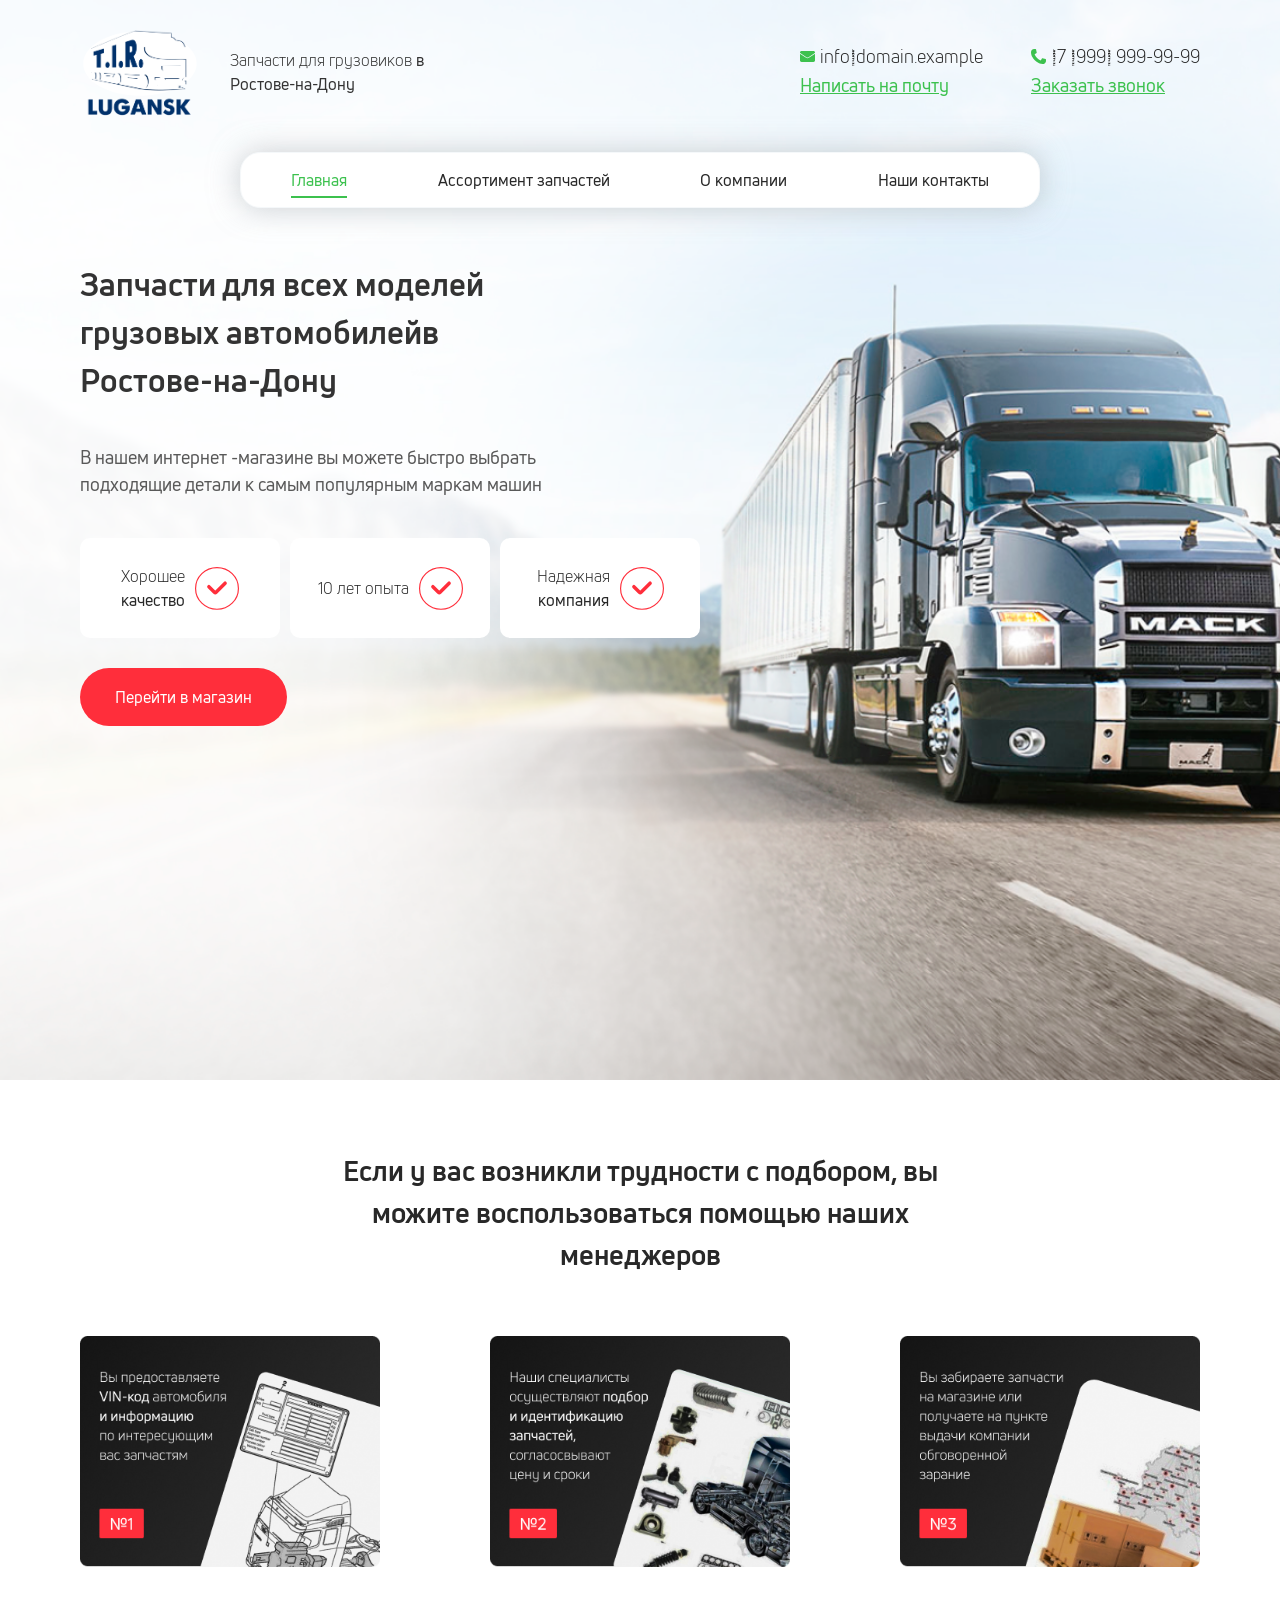
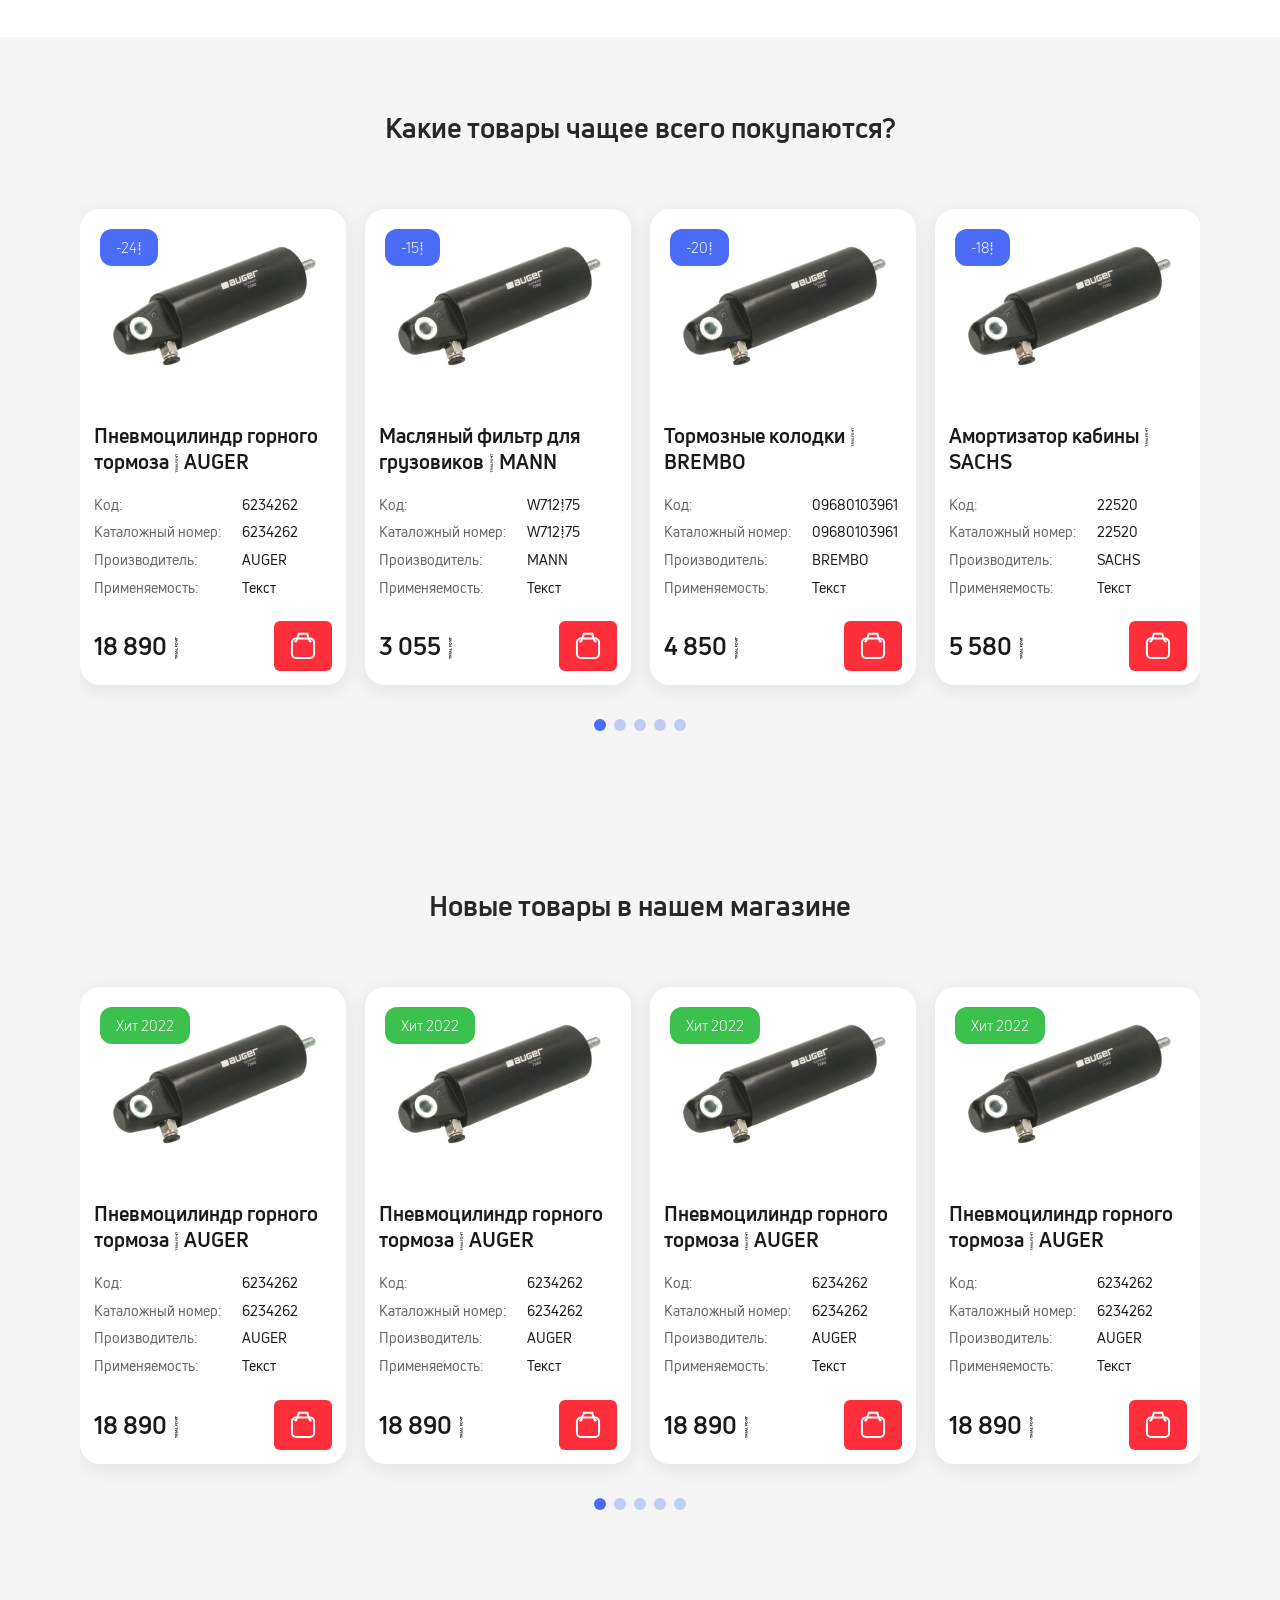
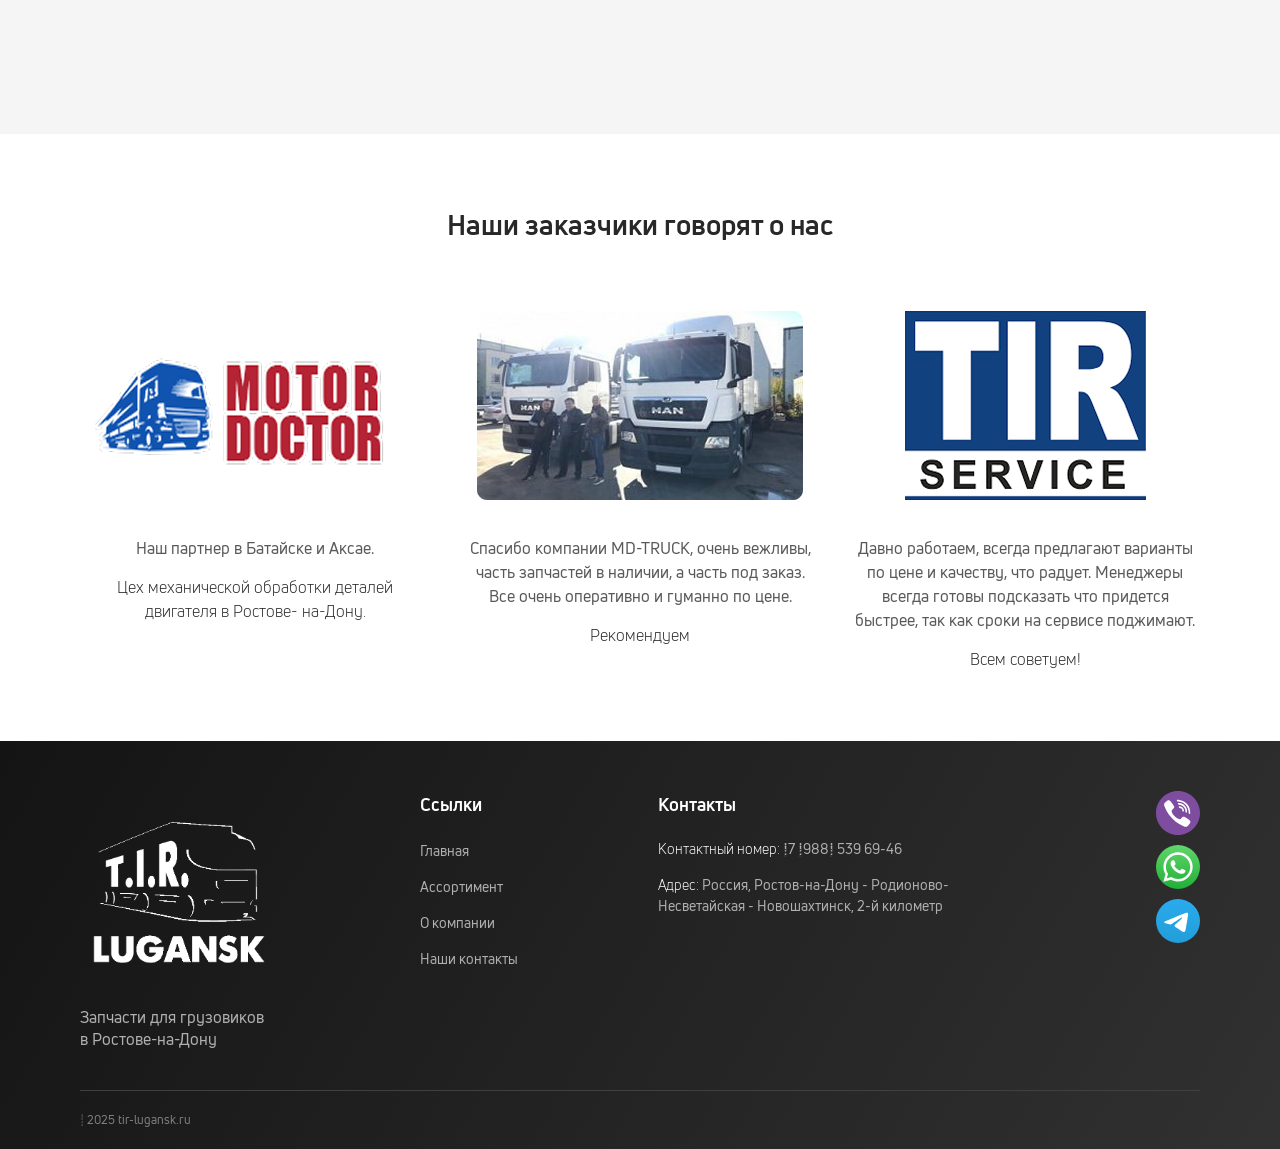
==== commit 8e90a02f: "101% 26.07.2025" ====
--- a/index.html
+++ b/index.html
@@ -31,7 +31,7 @@
                             </div>
                             <div class="navbar__block-contact-item">
                                 <a class="navbar__block-contact-item-link" href="tel:+79999999999"><img src="./assets/img/ico/phone.svg" alt="Phone">+7 (999) 999-99-99</a>
-                                <a href="tel:+79999999999">Заказать звонок</a>
+                                <a href="#" class="call-modal-trigger">Заказать звонок</a>
                             </div>
                         </div>
                     </div>
@@ -562,6 +562,50 @@
             </div>
         </div>
     </footer>
+    
+    <div class="modal" id="callModal">
+        <div class="modal__overlay">
+            <div class="modal__content">
+                <div class="modal__header">
+                    <h3 class="modal__title">Заказать звонок</h3>
+                    <button class="modal__close" type="button">&times;</button>
+                </div>
+                <div class="modal__body">
+                    <form class="modal__form" id="callForm">
+                        <div class="modal__field">
+                            <label class="modal__label" for="userName">Ваше имя</label>
+                            <input class="modal__input" type="text" id="userName" name="userName" placeholder="Введите ваше имя" required>
+                        </div>
+                        <div class="modal__field">
+                            <label class="modal__label" for="userPhone">Номер телефона</label>
+                            <input class="modal__input" type="tel" id="userPhone" name="userPhone" placeholder="+7 (___) ___-__-__" required>
+                        </div>
+                        <button class="modal__button" type="submit">Заказать звонок</button>
+                    </form>
+                </div>
+            </div>
+        </div>
+    </div>
+    
+    <div class="modal" id="successModal">
+        <div class="modal__overlay">
+            <div class="modal__content">
+                <div class="modal__header">
+                    <h3 class="modal__title">Заявка отправлена</h3>
+                    <button class="modal__close" type="button">&times;</button>
+                </div>
+                <div class="modal__body">
+                    <div class="modal__success-icon">✓</div>
+                    <div class="modal__success-text">
+                        <h3>Спасибо за заявку!</h3>
+                        <p>Мы свяжемся с вами в ближайшее время для уточнения деталей.</p>
+                    </div>
+                    <button class="modal__button" type="button" onclick="closeModal('successModal')">Понятно</button>
+                </div>
+            </div>
+        </div>
+    </div>
+    
     <script src="https://cdn.jsdelivr.net/npm/swiper@11/swiper-bundle.min.js"></script>
     <script>
         const swiper = new Swiper('.products-slider', {
@@ -600,5 +644,149 @@
             },
         });
     </script>
+    
+    <script>
+        // Модальные окна
+        function openModal(modalId) {
+            const modal = document.getElementById(modalId);
+            modal.classList.add('modal--active');
+            document.body.style.overflow = 'hidden';
+        }
+
+        function closeModal(modalId) {
+            const modal = document.getElementById(modalId);
+            modal.classList.remove('modal--active');
+            document.body.style.overflow = '';
+        }
+
+        // Открытие модального окна заказа звонка
+        document.addEventListener('DOMContentLoaded', function() {
+            const callTriggers = document.querySelectorAll('.call-modal-trigger');
+            
+            callTriggers.forEach(trigger => {
+                trigger.addEventListener('click', function(e) {
+                    e.preventDefault();
+                    openModal('callModal');
+                });
+            });
+
+            // Закрытие модального окна по клику на overlay или кнопку закрытия
+            document.querySelectorAll('.modal').forEach(modal => {
+                const overlay = modal.querySelector('.modal__overlay');
+                const closeBtn = modal.querySelector('.modal__close');
+                
+                overlay.addEventListener('click', function(e) {
+                    if (e.target === overlay) {
+                        closeModal(modal.id);
+                    }
+                });
+                
+                closeBtn.addEventListener('click', function() {
+                    closeModal(modal.id);
+                });
+            });
+
+            // Закрытие по ESC
+            document.addEventListener('keydown', function(e) {
+                if (e.key === 'Escape') {
+                    document.querySelectorAll('.modal--active').forEach(modal => {
+                        closeModal(modal.id);
+                    });
+                }
+            });
+        });
+
+        // Маска для телефона
+        function setPhoneMask() {
+            const phoneInput = document.getElementById('userPhone');
+            
+            phoneInput.addEventListener('input', function(e) {
+                let value = e.target.value.replace(/\D/g, '');
+                
+                if (value.length === 0) {
+                    e.target.value = '';
+                    return;
+                }
+                
+                if (value[0] === '8') {
+                    value = '7' + value.slice(1);
+                }
+                
+                if (value[0] !== '7') {
+                    value = '7' + value;
+                }
+                
+                let formattedValue = '+7';
+                
+                if (value.length > 1) {
+                    formattedValue += ' (' + value.slice(1, 4);
+                }
+                if (value.length >= 5) {
+                    formattedValue += ') ' + value.slice(4, 7);
+                }
+                if (value.length >= 8) {
+                    formattedValue += '-' + value.slice(7, 9);
+                }
+                if (value.length >= 10) {
+                    formattedValue += '-' + value.slice(9, 11);
+                }
+                
+                e.target.value = formattedValue;
+            });
+
+            phoneInput.addEventListener('keydown', function(e) {
+                // Разрешаем только цифры, Backspace, Delete, Tab, Escape, Enter
+                if (e.key === 'Backspace' || e.key === 'Delete' || e.key === 'Tab' || 
+                    e.key === 'Escape' || e.key === 'Enter' || 
+                    (e.key >= '0' && e.key <= '9')) {
+                    return;
+                }
+                e.preventDefault();
+            });
+        }
+
+        // Обработка формы
+        document.addEventListener('DOMContentLoaded', function() {
+            setPhoneMask();
+            
+            const callForm = document.getElementById('callForm');
+            
+            callForm.addEventListener('submit', function(e) {
+                e.preventDefault();
+                
+                const formData = new FormData(callForm);
+                const name = formData.get('userName');
+                const phone = formData.get('userPhone');
+                
+                // Проверка заполненности полей
+                if (!name.trim() || !phone.trim()) {
+                    alert('Пожалуйста, заполните все поля');
+                    return;
+                }
+                
+                // Проверка корректности номера телефона
+                const phoneDigits = phone.replace(/\D/g, '');
+                if (phoneDigits.length !== 11) {
+                    alert('Пожалуйста, введите корректный номер телефона');
+                    return;
+                }
+                
+                // Имитация отправки данных
+                const submitBtn = callForm.querySelector('.modal__button');
+                submitBtn.disabled = true;
+                submitBtn.textContent = 'Отправляем...';
+                
+                setTimeout(() => {
+                    closeModal('callModal');
+                    openModal('successModal');
+                    
+                    // Сброс формы
+                    callForm.reset();
+                    submitBtn.disabled = false;
+                    submitBtn.textContent = 'Заказать звонок';
+                }, 1000);
+            });
+        });
+    </script>
   </body>
 </html>
--- a/assets/css/main.css
+++ b/assets/css/main.css
@@ -1,2 +1,2 @@
 @import url("https://fonts.googleapis.com/css2?family=Roboto:ital,wght@0,100..900;1,100..900&display=swap");@font-face{font-family:"Uni Neue-Trial";src:url("../fonts/UniNeue/UniNeue-Trial-Regular.woff2") format("woff2"),url("../fonts/UniNeue/UniNeue-Trial-Regular.woff") format("woff"),url("../fonts/UniNeue/UniNeue-Trial-Regular.ttf") format("truetype");font-weight:400;font-style:normal;font-display:swap}@font-face{font-family:"Uni Neue-Trial";src:url("../fonts/UniNeue/UniNeue-Trial-Light.woff2") format("woff2"),url("../fonts/UniNeue/UniNeue-Trial-Light.woff") format("woff"),url("../fonts/UniNeue/UniNeue-Trial-Light.ttf") format("truetype");font-weight:300;font-style:normal;font-display:swap}@font-face{font-family:"Uni Neue-Trial";src:url("../fonts/UniNeue/UniNeue-Trial-Bold.woff2") format("woff2"),url("../fonts/UniNeue/UniNeue-Trial-Bold.woff") format("woff"),url("../fonts/UniNeue/UniNeue-Trial-Bold.ttf") format("truetype");font-weight:700;font-style:normal;font-display:swap}@font-face{font-family:"Uni Neue-Trial";src:url("../fonts/UniNeue/UniNeue-Trial-Book.woff2") format("woff2"),url("../fonts/UniNeue/UniNeue-Trial-Book.woff") format("woff"),url("../fonts/UniNeue/UniNeue-Trial-Book.ttf") format("truetype");font-weight:500;font-style:normal;font-display:swap}@font-face{font-family:"Uni Neue-Trial";src:url("../fonts/UniNeue/UniNeue-Trial-Heavy.woff2") format("woff2"),url("../fonts/UniNeue/UniNeue-Trial-Heavy.woff") format("woff"),url("../fonts/UniNeue/UniNeue-Trial-Heavy.ttf") format("truetype");font-weight:800;font-style:normal;font-display:swap}@font-face{font-family:"Uni Neue-Trial";src:url("../fonts/UniNeue/UniNeue-Trial-Black.woff2") format("woff2"),url("../fonts/UniNeue/UniNeue-Trial-Black.woff") format("woff"),url("../fonts/UniNeue/UniNeue-Trial-Black.ttf") format("truetype");font-weight:900;font-style:normal;font-display:swap}
-/*! normalize.scss v8.0.1 | MIT License | github.com/necolas/normalize.css */html{line-height:1.15;-webkit-text-size-adjust:100%}body{margin:0;font-family:"Uni Neue-Trial",-apple-system,BlinkMacSystemFont,"Segoe UI",Roboto,"Helvetica Neue",Arial,sans-serif;font-size:16px;line-height:1.5;color:#333;background-color:#fff;-webkit-font-smoothing:antialiased;-moz-osx-font-smoothing:grayscale}main{display:block}h1{font-size:2em;margin:0.67em 0}hr{-webkit-box-sizing:content-box;box-sizing:content-box;height:0;overflow:visible}pre{font-family:monospace,monospace;font-size:1em}a{background-color:transparent}abbr[title]{border-bottom:none;text-decoration:underline;-webkit-text-decoration:underline dotted;text-decoration:underline dotted}b,strong{font-weight:bolder}code,kbd,samp{font-family:monospace,monospace;font-size:1em}small{font-size:80%}sub,sup{font-size:75%;line-height:0;position:relative;vertical-align:baseline}sub{bottom:-0.25em}sup{top:-0.5em}img{border-style:none}button,input,optgroup,select,textarea{font-family:inherit;font-size:100%;line-height:1.15;margin:0}button,input{overflow:visible}button,select{text-transform:none}[type=button],[type=reset],[type=submit],button{-webkit-appearance:button}[type=button]::-moz-focus-inner,[type=reset]::-moz-focus-inner,[type=submit]::-moz-focus-inner,button::-moz-focus-inner{border-style:none;padding:0}[type=button]:-moz-focusring,[type=reset]:-moz-focusring,[type=submit]:-moz-focusring,button:-moz-focusring{outline:1px dotted ButtonText}fieldset{padding:0.35em 0.75em 0.625em}legend{-webkit-box-sizing:border-box;box-sizing:border-box;color:inherit;display:table;max-width:100%;padding:0;white-space:normal}progress{vertical-align:baseline}textarea{overflow:auto}[type=checkbox],[type=radio]{-webkit-box-sizing:border-box;box-sizing:border-box;padding:0}[type=number]::-webkit-inner-spin-button,[type=number]::-webkit-outer-spin-button{height:auto}[type=search]{-webkit-appearance:textfield;outline-offset:-2px}[type=search]::-webkit-search-decoration{-webkit-appearance:none}::-webkit-file-upload-button{-webkit-appearance:button;font:inherit}details{display:block}summary{display:list-item}template{display:none}[hidden]{display:none}*{-webkit-box-sizing:border-box;box-sizing:border-box}:after,:before{-webkit-box-sizing:border-box;box-sizing:border-box}html{scroll-behavior:smooth}h1,h2,h3,h4,h5,h6{margin:0;font-weight:600}p{margin:0}ol,ul{margin:0;padding:0;list-style:none}a{color:inherit;text-decoration:none}img{max-width:100%;height:auto;display:block}button{border:none;background:none;cursor:pointer;padding:0}input,select,textarea{border:none;outline:none;background:transparent}.container{max-width:1200px;width:100%;margin:0 auto;padding:0 40px}@media (max-width:768px){.container{padding:0 16px}}@media (max-width:480px){.container{padding:0 12px}}.info__button{padding:20px 35px;border-radius:30px;background-color:#FF2E3B;color:#fff;text-decoration:none;-webkit-transition:all 0.3s ease;transition:all 0.3s ease}.info__button:hover{opacity:0.5}h2{text-align:center;max-width:600px;margin:0 auto;font-size:28px;font-weight:700;color:#282828}.header{background-image:url("../img/intro_bg.png");background-size:cover;background-position:center;background-repeat:no-repeat;min-height:120vh}.navbar{padding:12px 0}.navbar__content{display:-webkit-box;display:-ms-flexbox;display:flex;-webkit-box-pack:justify;-ms-flex-pack:justify;justify-content:space-between;-webkit-box-align:center;-ms-flex-align:center;align-items:center}.navbar__block{display:-webkit-box;display:-ms-flexbox;display:flex;-webkit-box-pack:justify;-ms-flex-pack:justify;justify-content:space-between;-webkit-box-align:center;-ms-flex-align:center;align-items:center}.navbar__block-brand{display:-webkit-box;display:-ms-flexbox;display:flex;-webkit-box-pack:justify;-ms-flex-pack:justify;justify-content:space-between;-webkit-box-align:center;-ms-flex-align:center;align-items:center;width:400px}.navbar__block-brand a img{max-width:120px}.navbar__block-brand p{max-width:250px;font-size:16px;font-weight:500}.navbar__block-brand p span{font-size:16px;font-weight:400}.navbar__block-contact{display:-webkit-box;display:-ms-flexbox;display:flex;-webkit-box-pack:justify;-ms-flex-pack:justify;justify-content:space-between;width:400px}.navbar__block-contact-item{display:-webkit-box;display:-ms-flexbox;display:flex;-webkit-box-orient:vertical;-webkit-box-direction:normal;-ms-flex-direction:column;flex-direction:column}.navbar__block-contact-item a{display:-webkit-box;display:-ms-flexbox;display:flex;gap:5px;-webkit-box-align:center;-ms-flex-align:center;align-items:center;font-size:18px;text-decoration:underline;padding-bottom:2px;color:#3CC14E}.navbar__block-contact-item-link{color:#282828!important;font-weight:500;text-decoration:none!important}.menu__links nav ul{display:-webkit-box;display:-ms-flexbox;display:flex;-webkit-box-pack:justify;-ms-flex-pack:justify;justify-content:space-between;max-width:800px;width:100%;margin:20px auto;background-color:#fff;border:1px solid #F5F8FA;padding:15px 50px;border-radius:20px;-webkit-box-shadow:0px 0px 30px 0px rgba(169,175,180,0.5882352941);box-shadow:0px 0px 30px 0px rgba(169,175,180,0.5882352941)}.menu__links nav ul li{list-style:none}.menu__links nav ul li a{text-decoration:none;color:#282828;-webkit-transition:all 0.3s ease;transition:all 0.3s ease;padding-bottom:5px;border-bottom:2px solid transparent}.menu__links nav ul li a:hover{color:#3CC14E;border-bottom:2px solid #3CC14E}.menu__links-active a{color:#3CC14E!important;border-bottom:2px solid #3CC14E!important}.info__button{margin:30px 0}.info__content h1{max-width:450px;margin:20px 0}.info__content p{font-size:18px;font-weight:400;color:#595959;max-width:500px;margin:40px 0}.info__checklist{display:-webkit-box;display:-ms-flexbox;display:flex;-webkit-box-align:center;-ms-flex-align:center;align-items:center;gap:10px}.info__checklist-item{display:-webkit-box;display:-ms-flexbox;display:flex;-webkit-box-align:center;-ms-flex-align:center;align-items:center;gap:10px;background-color:#fff;padding:5px;border-radius:10px;max-width:200px;max-height:100px;width:100%;text-align:center;-webkit-box-pack:center;-ms-flex-pack:center;justify-content:center}.info__checklist-item p{font-size:16px;color:#282828}.info__checklist-item p span{font-weight:500}.manager{margin:70px 0}.manager__img-wrapper{display:-webkit-box;display:-ms-flexbox;display:flex;-webkit-box-pack:justify;-ms-flex-pack:justify;justify-content:space-between;gap:15px;margin:60px 0}.manager__img-wrapper img{max-width:300px}.reviews{margin:70px 0}.reviews__intro{text-align:center}.reviews__intro h2{margin-bottom:60px}.reviews__list{display:-webkit-box;display:-ms-flexbox;display:flex;-webkit-box-pack:justify;-ms-flex-pack:justify;justify-content:space-between;gap:30px}.reviews__item{display:-webkit-box;display:-ms-flexbox;display:flex;-webkit-box-orient:vertical;-webkit-box-direction:normal;-ms-flex-direction:column;flex-direction:column;-webkit-box-align:center;-ms-flex-align:center;align-items:center;text-align:center;max-width:350px;width:100%}.reviews__item-logo{width:100%;height:200px;display:-webkit-box;display:-ms-flexbox;display:flex;-webkit-box-align:center;-ms-flex-align:center;align-items:center;-webkit-box-pack:center;-ms-flex-pack:center;justify-content:center;margin-bottom:30px}.reviews__item-logo img{max-width:100%;max-height:100%}.reviews__item-text p{font-size:16px;line-height:1.5;color:#595959;margin-bottom:15px}.reviews__item-text p:last-child{margin-bottom:0;font-weight:500;color:#282828}.products{margin:70px 0;padding:70px 0;background-color:#F5F5F5}.products__news{margin:140px 0}.products__news .product-badge{background:#3CC14E}.products-slider{padding:20px 0;overflow:hidden}.product-card{position:relative;width:266px;background:#ffffff;border-radius:20px;-webkit-box-shadow:0px 4px 20px rgba(0,0,0,0.08);box-shadow:0px 4px 20px rgba(0,0,0,0.08);overflow:hidden;margin:40px auto;display:-webkit-box;display:-ms-flexbox;display:flex;-webkit-box-orient:vertical;-webkit-box-direction:normal;-ms-flex-direction:column;flex-direction:column;text-decoration:none;color:inherit;-webkit-transition:-webkit-transform 0.3s ease,-webkit-box-shadow 0.3s ease;transition:-webkit-transform 0.3s ease,-webkit-box-shadow 0.3s ease;transition:transform 0.3s ease,box-shadow 0.3s ease;transition:transform 0.3s ease,box-shadow 0.3s ease,-webkit-transform 0.3s ease,-webkit-box-shadow 0.3s ease}.product-card:hover{-webkit-transform:translateY(-5px);transform:translateY(-5px);-webkit-box-shadow:0px 8px 30px rgba(0,0,0,0.15);box-shadow:0px 8px 30px rgba(0,0,0,0.15);text-decoration:none;color:inherit}.product-badge{position:absolute;top:20px;left:20px;background:#4A6CF7;color:#ffffff;font-size:14px;font-weight:500;padding:8px 16px;border-radius:12px;z-index:2}.product-image{width:100%;height:200px;display:-webkit-box;display:-ms-flexbox;display:flex;-webkit-box-align:center;-ms-flex-align:center;align-items:center;-webkit-box-pack:center;-ms-flex-pack:center;justify-content:center;position:relative;-ms-flex-negative:0;flex-shrink:0}.product-content{padding:14px;display:-webkit-box;display:-ms-flexbox;display:flex;-webkit-box-orient:vertical;-webkit-box-direction:normal;-ms-flex-direction:column;flex-direction:column;-webkit-box-flex:1;-ms-flex:1;flex:1}.product-title{font-size:20px;font-weight:600;line-height:1.3;color:#1a1a1a;margin:0 0 20px 0;max-width:100%;-ms-flex-negative:0;flex-shrink:0}.product-details{margin-bottom:24px;-webkit-box-flex:1;-ms-flex:1;flex:1}.product-detail{display:-webkit-box;display:-ms-flexbox;display:flex;margin-bottom:8px;font-size:14px;line-height:1.4}.product-detail:last-child{margin-bottom:0}.product-footer{display:-webkit-box;display:-ms-flexbox;display:flex;-webkit-box-align:center;-ms-flex-align:center;align-items:center;-webkit-box-pack:justify;-ms-flex-pack:justify;justify-content:space-between;-ms-flex-negative:0;flex-shrink:0;margin-top:auto}.product-price{font-size:24px;font-weight:700;color:#1a1a1a}.product-btn{border-radius:12px;-webkit-transition:background 0.2s ease;transition:background 0.2s ease}.product-btn:hover{background:#C53030}.product-btn:active{background:#9C2A2A}.detail-label{color:#666666;font-weight:400;min-width:140px;-ms-flex-negative:0;flex-shrink:0}.detail-value{color:#1a1a1a;font-weight:400;margin-left:8px}.swiper-button-next,.swiper-button-prev{color:#4A6CF7;width:44px;height:44px;background:white;border-radius:50%;-webkit-box-shadow:0px 4px 20px rgba(0,0,0,0.1);box-shadow:0px 4px 20px rgba(0,0,0,0.1);top:50%;margin-top:-22px}.swiper-button-next:after,.swiper-button-prev:after{font-size:16px;font-weight:700}.swiper-button-next{right:-60px}.swiper-button-prev{left:-60px}.swiper-pagination-bullet{background:#4A6CF7;width:12px;height:12px;opacity:0.3}.swiper-pagination-bullet-active{opacity:1}.footer{background:linear-gradient(120.46deg,#141414 0%,#313131 100%);padding:50px 0 20px;color:#ffffff}.footer__content{display:-webkit-box;display:-ms-flexbox;display:flex;-webkit-box-pack:justify;-ms-flex-pack:justify;justify-content:space-between;-webkit-box-align:start;-ms-flex-align:start;align-items:flex-start;gap:140px;margin-bottom:40px}.footer__block{display:-webkit-box;display:-ms-flexbox;display:flex;-webkit-box-orient:vertical;-webkit-box-direction:normal;-ms-flex-direction:column;flex-direction:column}.footer__block:first-child{max-width:250px}.footer__block:last-child{margin-left:auto}.footer__block-brand{display:-webkit-box;display:-ms-flexbox;display:flex;-webkit-box-orient:vertical;-webkit-box-direction:normal;-ms-flex-direction:column;flex-direction:column;gap:15px}.footer__block-brand a img{max-width:200px}.footer__block-brand p{color:#B0B0B0;font-size:16px;line-height:1.4}.footer__links h3{font-size:18px;font-weight:600;margin-bottom:20px;color:#ffffff}.footer__links nav ul{display:-webkit-box;display:-ms-flexbox;display:flex;-webkit-box-orient:vertical;-webkit-box-direction:normal;-ms-flex-direction:column;flex-direction:column;gap:12px}.footer__links nav ul li a{color:#B0B0B0;font-size:14px;-webkit-transition:color 0.3s ease;transition:color 0.3s ease}.footer__links nav ul li a:hover{color:#3CC14E}.footer__contacts h3{font-size:18px;font-weight:600;margin-bottom:20px;color:#ffffff}.footer__contacts-item{margin-bottom:15px}.footer__contacts-item:last-child{margin-bottom:0}.footer__contacts-item p{color:#B0B0B0;font-size:14px;line-height:1.5;max-width:350px}.footer__contacts-item p strong{color:#ffffff;font-weight:500}.footer__social{display:-webkit-box;display:-ms-flexbox;display:flex;-webkit-box-orient:vertical;-webkit-box-direction:reverse;-ms-flex-direction:column-reverse;flex-direction:column-reverse;gap:10px;-webkit-box-align:center;-ms-flex-align:center;align-items:center}.footer__social a{width:44px;height:44px;border-radius:50%;display:-webkit-box;display:-ms-flexbox;display:flex;-webkit-box-align:center;-ms-flex-align:center;align-items:center;-webkit-box-pack:center;-ms-flex-pack:center;justify-content:center;-webkit-transition:-webkit-transform 0.3s ease;transition:-webkit-transform 0.3s ease;transition:transform 0.3s ease;transition:transform 0.3s ease,-webkit-transform 0.3s ease}.footer__social a:hover{-webkit-transform:scale(1.1);transform:scale(1.1)}.footer__social a img{width:48px;height:48px}.footer__copy{border-top:1px solid #404040;padding-top:20px;text-align:left}.footer__copy p{color:#808080;font-size:12px}.welcome{background-image:url("../img/welcome.png");background-size:cover;background-position:center;background-repeat:no-repeat;min-height:80vh;display:-webkit-box;display:-ms-flexbox;display:flex;-webkit-box-align:center;-ms-flex-align:center;align-items:center;position:relative;padding:100px 0}.welcome__content{position:relative;z-index:2}.welcome__text{max-width:600px;color:#ffffff}.welcome__text h1{font-size:36px;font-weight:700;line-height:1.2;margin-bottom:30px}.welcome__description{margin-bottom:40px}.welcome__description p{font-size:16px;line-height:1.6;margin-bottom:20px;color:rgba(255,255,255,0.9)}.welcome__description p:last-child{margin-bottom:0}.welcome__button{background:#3CC14E;color:#ffffff;border:none;padding:15px 40px;border-radius:50px;font-size:16px;font-weight:500;cursor:pointer;-webkit-transition:all 0.3s ease;transition:all 0.3s ease}.welcome__button:hover{background:#309a3e;-webkit-transform:translateY(-2px);transform:translateY(-2px)}.team{margin:70px 0}.team__intro{text-align:center;margin-bottom:60px}.team__intro h2{font-size:32px;font-weight:600;line-height:1.3;color:#1a1a1a;max-width:800px;margin:0 auto}.team__list{display:-webkit-box;display:-ms-flexbox;display:flex;-webkit-box-pack:justify;-ms-flex-pack:justify;justify-content:space-between;gap:30px;-ms-flex-wrap:wrap;flex-wrap:wrap}.team__item{display:-webkit-box;display:-ms-flexbox;display:flex;-webkit-box-orient:vertical;-webkit-box-direction:normal;-ms-flex-direction:column;flex-direction:column;-webkit-box-align:center;-ms-flex-align:center;align-items:center;text-align:center;max-width:280px;width:100%;margin:0 auto}.team__item-photo img{width:100%;height:100%;-o-object-fit:cover;object-fit:cover}.team__item-info h3{font-size:20px;font-weight:600;color:#1a1a1a;margin-bottom:8px}.team__item-info p{font-size:14px;color:#666666;font-weight:400}.contacts{margin:70px 0}.contacts__content{display:-webkit-box;display:-ms-flexbox;display:flex;-webkit-box-pack:justify;-ms-flex-pack:justify;justify-content:space-between;gap:60px;-webkit-box-align:start;-ms-flex-align:start;align-items:flex-start}.contacts__info{-webkit-box-flex:1;-ms-flex:1;flex:1;max-width:500px}.contacts__info h1{font-size:36px;font-weight:700;color:#1a1a1a;margin-bottom:25px}.contacts__info>p{font-size:16px;line-height:1.6;color:#666666;margin-bottom:40px}.contacts__details{display:-webkit-box;display:-ms-flexbox;display:flex;-webkit-box-orient:vertical;-webkit-box-direction:normal;-ms-flex-direction:column;flex-direction:column;gap:25px}.contacts__detail{display:-webkit-box;display:-ms-flexbox;display:flex;-webkit-box-align:center;-ms-flex-align:center;align-items:center;gap:15px}.contacts__detail-icon{width:44px;height:44px;display:-webkit-box;display:-ms-flexbox;display:flex;-webkit-box-align:center;-ms-flex-align:center;align-items:center;-webkit-box-pack:center;-ms-flex-pack:center;justify-content:center;-ms-flex-negative:0;flex-shrink:0}.contacts__detail-text p{font-size:16px;line-height:1.5;color:#1a1a1a;margin-bottom:5px}.contacts__detail-text p:last-child{margin-bottom:0}.contacts__map{-webkit-box-flex:1;-ms-flex:1;flex:1;max-width:500px}.contacts__map-container{width:100%;height:400px;border-radius:12px;overflow:hidden;-webkit-box-shadow:0px 10px 30px rgba(0,0,0,0.15);box-shadow:0px 10px 30px rgba(0,0,0,0.15)}.contacts__map-container img{width:100%;height:100%;-o-object-fit:cover;object-fit:cover}.catalog{margin:70px 0}.catalog__header{text-align:center;margin-bottom:50px}.catalog__header h1{font-size:36px;font-weight:700;color:#1a1a1a;margin-bottom:15px}.catalog__layout{display:-webkit-box;display:-ms-flexbox;display:flex;gap:40px;-webkit-box-align:start;-ms-flex-align:start;align-items:flex-start}.catalog__sidebar{max-width:320px;width:100%;-webkit-box-flex:0;-ms-flex:0 0 280px;flex:0 0 280px;background:#f8f9fa;border-radius:12px;padding:25px}.catalog__filters h3{font-size:18px;font-weight:700;color:#1a1a1a;margin-bottom:25px;text-transform:uppercase}.catalog__main{-webkit-box-flex:1;-ms-flex:1;flex:1}.catalog__toolbar{display:-webkit-box;display:-ms-flexbox;display:flex;-webkit-box-pack:justify;-ms-flex-pack:justify;justify-content:space-between;-webkit-box-align:center;-ms-flex-align:center;align-items:center;margin-bottom:30px;padding:15px 0;border-bottom:1px solid #e9ecef}.catalog__count{font-size:14px;color:#666666}.catalog__sort{display:-webkit-box;display:-ms-flexbox;display:flex;-webkit-box-align:center;-ms-flex-align:center;align-items:center;gap:10px}.catalog__sort label{font-size:14px;color:#666666}.catalog__sort select{border:1px solid #e9ecef;border-radius:6px;padding:8px 12px;font-size:14px;background:white;cursor:pointer}.catalog__grid{display:-ms-grid;display:grid;-ms-grid-columns:1fr 25px 1fr 25px 1fr;grid-template-columns:repeat(3,1fr);gap:25px;margin-bottom:40px}.catalog__pagination{display:-webkit-box;display:-ms-flexbox;display:flex;-webkit-box-pack:justify;-ms-flex-pack:justify;justify-content:space-between;-webkit-box-align:center;-ms-flex-align:center;align-items:center;padding-top:30px;border-top:1px solid #e9ecef}.filter-group{margin-bottom:30px}.filter-group:last-child{margin-bottom:0}.filter-group h4{font-size:14px;font-weight:600;color:#1a1a1a;margin-bottom:15px;text-transform:uppercase}.filter-options{display:-webkit-box;display:-ms-flexbox;display:flex;-webkit-box-orient:vertical;-webkit-box-direction:normal;-ms-flex-direction:column;flex-direction:column;gap:10px}.filter-option{display:-webkit-box;display:-ms-flexbox;display:flex;-webkit-box-align:center;-ms-flex-align:center;align-items:center;gap:8px;cursor:pointer;font-size:14px;color:#666666}.filter-option input[type=checkbox]{width:16px;height:16px;accent-color:#3CC14E}.filter-option span{-webkit-user-select:none;-moz-user-select:none;-ms-user-select:none;user-select:none}.filter-option:hover{color:#1a1a1a}.price-range .price-inputs{display:-webkit-box;display:-ms-flexbox;display:flex;gap:10px;margin-bottom:15px}.price-range .price-input{-webkit-box-flex:1;-ms-flex:1;flex:1;border:1px solid #e9ecef;border-radius:6px;padding:8px 10px;font-size:14px;max-width:110px}.price-range .price-input::-webkit-input-placeholder{color:#999999}.price-range .price-input::-moz-placeholder{color:#999999}.price-range .price-input:-ms-input-placeholder{color:#999999}.price-range .price-input::-ms-input-placeholder{color:#999999}.price-range .price-input::placeholder{color:#999999}.price-range .price-apply{width:100%;background:#3CC14E;color:white;border:none;border-radius:6px;padding:8px 15px;font-size:14px;font-weight:500;cursor:pointer;-webkit-transition:background 0.3s ease;transition:background 0.3s ease}.price-range .price-apply:hover{background:#309a3e}.filters-reset{width:100%;background:transparent;color:#666666;border:1px solid #e9ecef;border-radius:6px;padding:10px 15px;font-size:12px;font-weight:600;text-transform:uppercase;cursor:pointer;-webkit-transition:all 0.3s ease;transition:all 0.3s ease;margin-top:20px}.filters-reset:hover{border-color:#3CC14E;color:#3CC14E}.pagination{display:-webkit-box;display:-ms-flexbox;display:flex;-webkit-box-align:center;-ms-flex-align:center;align-items:center;gap:5px}.pagination-text{font-size:14px;color:#666666}.pagination-btn{width:36px;height:36px;border:1px solid #e9ecef;background:white;color:#666666;font-size:14px;border-radius:6px;cursor:pointer;-webkit-transition:all 0.3s ease;transition:all 0.3s ease}.pagination-btn:hover:not(:disabled){border-color:#3CC14E;color:#3CC14E}.pagination-btn:disabled{opacity:0.5;cursor:not-allowed}.pagination-btn--active{background:#3CC14E;border-color:#3CC14E;color:white}.pagination-btn--active:hover{background:#309a3e;border-color:#309a3e}.pagination-btn--next,.pagination-btn--prev{font-size:16px;font-weight:bold}.pagination-dots{padding:0 5px;color:#999999;font-size:14px}.product{margin:70px 0}.product__breadcrumbs{margin-bottom:30px;font-size:14px;color:#666666}.product__breadcrumbs a{color:#666666;text-decoration:none;-webkit-transition:color 0.3s ease;transition:color 0.3s ease}.product__breadcrumbs a:hover{color:#3CC14E}.product__breadcrumbs span{margin:0 8px;color:#999999}.product__breadcrumbs span:last-child{color:#1a1a1a;font-weight:500}.product__content{display:-webkit-box;display:-ms-flexbox;display:flex;gap:50px;margin-bottom:60px;-webkit-box-align:start;-ms-flex-align:start;align-items:flex-start}.product__gallery{-webkit-box-flex:0;-ms-flex:0 0 400px;flex:0 0 400px}.product__image-main{width:100%;height:400px;background:#f8f9fa;border-radius:12px;display:-webkit-box;display:-ms-flexbox;display:flex;-webkit-box-align:center;-ms-flex-align:center;align-items:center;-webkit-box-pack:center;-ms-flex-pack:center;justify-content:center;margin-bottom:15px}.product__image-main img{max-width:100%;max-height:100%;-o-object-fit:contain;object-fit:contain}.product__thumbnails{display:-webkit-box;display:-ms-flexbox;display:flex;gap:10px}.product__thumbnail{width:80px;height:80px;background:#f8f9fa;border-radius:8px;border:2px solid transparent;cursor:pointer;overflow:hidden;-webkit-transition:border-color 0.3s ease;transition:border-color 0.3s ease}.product__thumbnail--active{border-color:#3CC14E}.product__thumbnail:hover{border-color:#3CC14E}.product__thumbnail img{width:100%;height:100%;-o-object-fit:cover;object-fit:cover}.product__info{-webkit-box-flex:1;-ms-flex:1;flex:1;position:relative}.product__badge{position:absolute;top:-10px;right:0;background:#E53E3E;color:white;font-size:12px;font-weight:600;padding:6px 12px;border-radius:6px;text-transform:uppercase}.product__code{font-size:14px;color:#666666;margin-bottom:10px;text-transform:uppercase;letter-spacing:0.5px}.product__title{font-size:28px;font-weight:700;color:#1a1a1a;margin-bottom:15px;line-height:1.3}.product__status{margin-bottom:20px}.product__availability{display:-webkit-inline-box;display:-ms-inline-flexbox;display:inline-flex;-webkit-box-align:center;-ms-flex-align:center;align-items:center;gap:8px;color:#3CC14E;font-size:14px;font-weight:500}.product__availability:before{content:"";width:8px;height:8px;background:#3CC14E;border-radius:50%}.product__pricing{margin-bottom:30px;display:-webkit-box;display:-ms-flexbox;display:flex;-webkit-box-align:center;-ms-flex-align:center;align-items:center;gap:15px}.product__price-old{font-size:18px;color:#999999;text-decoration:line-through}.product__price{font-size:32px;font-weight:700;color:#E53E3E}.product__specs{margin-bottom:40px;padding:20px;background:#f8f9fa;border-radius:12px}.product__spec{display:-webkit-box;display:-ms-flexbox;display:flex;-webkit-box-align:center;-ms-flex-align:center;align-items:center;gap:15px;margin-bottom:12px;font-size:14px}.product__spec:last-child{margin-bottom:0}.product__add-to-cart{width:100%;background:#3CC14E;color:white;border:none;border-radius:12px;padding:15px 30px;font-size:16px;font-weight:600;cursor:pointer;-webkit-transition:background 0.3s ease;transition:background 0.3s ease;text-transform:uppercase}.product__add-to-cart:hover{background:#309a3e}.product__description{margin-bottom:60px}.product__description h2{font-size:24px;font-weight:700;color:#1a1a1a;margin-bottom:25px;text-transform:uppercase}.product__description h3{font-size:18px;font-weight:600;color:#1a1a1a;margin:30px 0 20px 0;text-transform:uppercase}.product__description p{font-size:16px;line-height:1.6;color:#666666;margin-bottom:15px}.product__description p:last-of-type{margin-bottom:0}.product__tech-specs{margin-top:20px}.product__related h2{font-size:24px;font-weight:700;color:#1a1a1a;margin-bottom:30px;text-transform:uppercase}.spec-label{color:#666666;min-width:80px;-ms-flex-negative:0;flex-shrink:0}.spec-value{color:#1a1a1a;font-weight:500}.spec-code{color:#666666;font-size:12px;margin-left:auto}.spec-measure{color:#666666;margin-left:20px}.tech-spec{display:-webkit-box;display:-ms-flexbox;display:flex;-webkit-box-pack:justify;-ms-flex-pack:justify;justify-content:space-between;-webkit-box-align:center;-ms-flex-align:center;align-items:center;padding:12px 0;border-bottom:1px solid #e9ecef}.tech-spec:last-child{border-bottom:none}.tech-label{color:#666666;font-size:14px}.tech-value{color:#1a1a1a;font-weight:500;font-size:14px}@media (max-width:768px){header{background-size:cover;padding:0 10px}.navbar{padding:10px 0}.navbar__content{-webkit-box-orient:vertical;-webkit-box-direction:normal;-ms-flex-direction:column;flex-direction:column;gap:20px;margin:0 auto}.navbar__block{-webkit-box-orient:vertical;-webkit-box-direction:normal;-ms-flex-direction:column;flex-direction:column;gap:15px;margin:0 auto}.navbar__block-brand{width:100%;max-width:300px;text-align:center;margin:0 auto}.navbar__block-brand a img{max-width:150px}.navbar__block-brand p{font-size:16px}.navbar__block-contact{width:100%;-webkit-box-orient:vertical;-webkit-box-direction:normal;-ms-flex-direction:column;flex-direction:column;gap:15px;text-align:center;margin:0 auto}.menu__links nav ul{-webkit-box-orient:vertical;-webkit-box-direction:normal;-ms-flex-direction:column;flex-direction:column;-ms-flex-wrap:wrap;flex-wrap:wrap;gap:15px;padding:15px 20px;margin:10px auto;max-width:400px}.info{padding:30px 0}.info__content{text-align:center;margin:0 auto}.info__content h1{max-width:100%;font-size:28px;margin:0 auto 20px}.info__content p{max-width:100%;font-size:16px;margin:0 auto 30px}.info__checklist{-webkit-box-orient:vertical;-webkit-box-direction:normal;-ms-flex-direction:column;flex-direction:column;-ms-flex-wrap:wrap;flex-wrap:wrap;gap:15px;margin:0 auto;max-width:400px}.info__checklist-item{max-width:100%;padding:12px;margin:0 auto}.manager{margin:50px 0;padding:0 10px}.manager__intro{text-align:center;margin:0 auto 30px}.manager__intro h2{font-size:24px;margin:0 auto}.manager__img-wrapper{-webkit-box-orient:vertical;-webkit-box-direction:normal;-ms-flex-direction:column;flex-direction:column;-ms-flex-wrap:wrap;flex-wrap:wrap;-webkit-box-align:center;-ms-flex-align:center;align-items:center;gap:20px;margin:0 auto;max-width:300px}.manager__img-wrapper img{max-width:250px;margin:0 auto}.reviews{margin:50px 0;padding:0 10px}.reviews__intro{text-align:center;margin:0 auto 30px}.reviews__intro h2{font-size:24px;margin:0 auto 40px}.reviews__list{-webkit-box-orient:vertical;-webkit-box-direction:normal;-ms-flex-direction:column;flex-direction:column;-ms-flex-wrap:wrap;flex-wrap:wrap;gap:30px;margin:0 auto;max-width:500px}.reviews__item{max-width:100%;margin:0 auto}.reviews__item-logo{height:150px;margin:0 auto 20px}.products{margin:50px 0;padding:40px 0}.products__often-title{text-align:center;margin:0 auto 30px}.products__often-title h2{margin:0 auto}.product-card{width:100%;max-width:300px;margin:20px auto}.footer{padding:30px 0 15px}.footer__content{-webkit-box-orient:vertical;-webkit-box-direction:normal;-ms-flex-direction:column;flex-direction:column;-ms-flex-wrap:wrap;flex-wrap:wrap;gap:30px;text-align:center;margin:0 auto}.footer__block{-webkit-box-align:center;-ms-flex-align:center;align-items:center;margin:0 auto}.footer__block:first-child,.footer__block:last-child{max-width:100%;margin:0 auto}.footer__links{margin:0 auto}.footer__links nav ul{-webkit-box-orient:horizontal;-webkit-box-direction:normal;-ms-flex-direction:row;flex-direction:row;-ms-flex-wrap:wrap;flex-wrap:wrap;-webkit-box-pack:center;-ms-flex-pack:center;justify-content:center;gap:15px;margin:0 auto}.footer__contacts{margin:0 auto}.footer__contacts-item p{max-width:100%;margin:0 auto}.footer__social{-webkit-box-orient:horizontal;-webkit-box-direction:normal;-ms-flex-direction:row;flex-direction:row;-ms-flex-wrap:wrap;flex-wrap:wrap;-webkit-box-pack:center;-ms-flex-pack:center;justify-content:center;margin:0 auto}.welcome{min-height:70vh;padding:40px 0}.welcome__text{max-width:100%;text-align:center;margin:0 auto}.welcome__text h1{font-size:28px;margin-bottom:25px}.welcome__description{margin-bottom:30px}.welcome__description p{font-size:15px;margin:0 auto 15px}.welcome__button{padding:12px 30px;font-size:15px}.team{margin:50px 0}.team__intro{margin-bottom:40px}.team__intro h2{font-size:26px;margin:0 auto}.team__list{-webkit-box-orient:vertical;-webkit-box-direction:normal;-ms-flex-direction:column;flex-direction:column;gap:40px;max-width:400px;margin:0 auto}.team__item{max-width:100%}.team__item-photo{width:180px;height:180px;margin-bottom:20px}.contacts{margin:50px 0}.contacts__content{-webkit-box-orient:vertical;-webkit-box-direction:normal;-ms-flex-direction:column;flex-direction:column;gap:40px;margin:0 auto}.contacts__info{max-width:100%;text-align:center;margin:0 auto}.contacts__info h1{font-size:28px;margin-bottom:20px}.contacts__info>p{font-size:15px;margin:0 auto 30px}.contacts__details{gap:20px;max-width:400px;margin:0 auto}.contacts__detail{text-align:left;margin:0 auto;max-width:350px}.contacts__detail-icon{width:40px;height:40px}.contacts__detail-icon img{width:18px;height:18px}.contacts__detail-text p{font-size:15px}.contacts__map{max-width:100%;margin:0 auto}.contacts__map-container{height:300px;margin:0 auto}.catalog{margin:50px 0}.catalog__header{margin-bottom:40px;padding:0 10px}.catalog__header h1{font-size:28px;margin-bottom:12px}.catalog__header p{font-size:15px;margin:0 auto}.catalog__layout{-webkit-box-orient:vertical;-webkit-box-direction:normal;-ms-flex-direction:column;flex-direction:column;gap:20px;padding:0 10px}.catalog__sidebar{width:100%;padding:0}.catalog__filters{margin-bottom:0;padding:0}.catalog__filters h3{margin-bottom:15px;text-align:center}.catalog__main{width:100%}.catalog__toolbar{-webkit-box-orient:vertical;-webkit-box-direction:normal;-ms-flex-direction:column;flex-direction:column;-webkit-box-align:start;-ms-flex-align:start;align-items:flex-start;gap:10px;margin-bottom:20px;padding:10px 0;border-bottom:none}.catalog__count{font-size:13px}.catalog__sort{width:100%;-webkit-box-pack:center;-ms-flex-pack:center;justify-content:center}.catalog__sort label{font-size:13px}.catalog__sort select{width:100%;max-width:200px}.catalog__grid{-ms-grid-columns:1fr 20px 1fr;grid-template-columns:repeat(2,1fr);gap:20px;margin-bottom:30px}.catalog__pagination{-webkit-box-orient:vertical;-webkit-box-direction:normal;-ms-flex-direction:column;flex-direction:column;-webkit-box-align:center;-ms-flex-align:center;align-items:center;gap:10px;padding-top:20px;border-top:1px solid #e9ecef}.product{margin:50px 0}.product__breadcrumbs{margin-bottom:20px;padding:0 10px;font-size:13px}.product__content{-webkit-box-orient:vertical;-webkit-box-direction:normal;-ms-flex-direction:column;flex-direction:column;gap:30px;margin-bottom:40px;padding:0 10px}.product__gallery{-webkit-box-flex:0;-ms-flex:none;flex:none;width:100%;max-width:400px;margin:0 auto}.product__image-main{height:300px}.product__thumbnails{-webkit-box-pack:center;-ms-flex-pack:center;justify-content:center;gap:8px}.product__thumbnail{width:60px;height:60px}.product__info{padding:0 10px}.product__badge{position:relative;top:0;right:auto;margin-bottom:10px;display:inline-block}.product__code{font-size:14px;margin-bottom:10px}.product__title{font-size:24px;margin-bottom:12px}.product__pricing{margin-bottom:25px}.product__price-old{font-size:16px}.product__price{font-size:28px}.product__specs{margin-bottom:30px;padding:15px}.product__spec{-ms-flex-wrap:wrap;flex-wrap:wrap;gap:10px;margin-bottom:10px}.product__add-to-cart{padding:12px 25px;font-size:15px}.product__description{margin-bottom:40px;padding:0 10px}.product__description h2{font-size:20px;margin-bottom:20px}.product__description h3{font-size:16px;margin:25px 0 15px 0}.product__description p{font-size:15px}.product__related{padding:0 10px}.product__related h2{font-size:20px;margin-bottom:25px}}@media (max-width:480px){.container{padding:0 8px}header{min-height:70vh;padding:0 5px}.navbar{padding:5px 0}.navbar__content{margin:0 auto}.navbar__block-brand{width:100%;margin:0 auto}.navbar__block-brand a img{max-width:120px}.navbar__block-brand p{font-size:14px;margin:0 auto}.navbar__block-contact{margin:0 auto}.navbar__block-contact-item a{font-size:14px}.menu__links nav ul{padding:10px 15px;margin:5px auto;max-width:300px}.menu__links nav ul li a{font-size:13px}.info{padding:20px 0}.info__content{margin:0 auto}.info__content h1{font-size:22px;margin:0 auto 15px}.info__content p{font-size:14px;margin:0 auto 20px}.info__checklist{max-width:320px;margin:0 auto}.info__checklist-item{padding:10px;margin:0 auto}.info__checklist-item p{font-size:13px;margin:0 auto}.manager{margin:30px 0;padding:0 5px}.manager__intro{margin:0 auto 20px}.manager__intro h2{font-size:18px;margin:0 auto}.manager__img-wrapper{margin:0 auto 20px;max-width:250px}.manager__img-wrapper img{max-width:180px;margin:0 auto}.reviews{margin:30px 0;padding:0 5px}.reviews__intro{margin:0 auto 20px}.reviews__intro h2{font-size:18px;margin:0 auto 20px}.reviews__list{gap:25px;max-width:350px;margin:0 auto}.reviews__item{margin:0 auto}.reviews__item-logo{height:100px;margin:0 auto 15px}.reviews__item-text{margin:0 auto}.reviews__item-text p{font-size:13px;margin:0 auto 10px}.products{margin:30px 0;padding:25px 0}.products__often-title{margin:0 auto 20px}.products__often-title h2{font-size:18px;margin:0 auto}.product-card{margin:15px auto;max-width:280px}.product-content{padding:10px}.product-title{font-size:16px;margin:0 auto 12px}.product-details{margin:0 auto 15px}.product-detail{font-size:11px;margin:0 auto 6px}.product-footer{margin:0 auto}.product-price{font-size:18px}.product-btn{width:35px;height:35px}.product-btn img{width:18px;height:18px}.detail-label{min-width:80px;font-size:11px}.detail-value{font-size:11px}.footer{padding:20px 0 10px}.footer__content{gap:20px;margin:0 auto}.footer__block{margin:0 auto}.footer__block-brand{margin:0 auto}.footer__block-brand a img{max-width:100px;margin:0 auto}.footer__block-brand p{font-size:13px;margin:0 auto}.footer__links{margin:0 auto}.footer__links h3{font-size:15px;margin:0 auto 12px}.footer__links nav ul{gap:10px;margin:0 auto;max-width:250px}.footer__links nav ul li a{font-size:12px}.footer__contacts{margin:0 auto}.footer__contacts h3{font-size:15px;margin:0 auto 12px}.footer__contacts-item{margin:0 auto 10px}.footer__contacts-item p{font-size:12px;margin:0 auto}.footer__social{gap:6px;margin:0 auto}.footer__social a{width:35px;height:35px;margin:0 auto}.footer__social a img{width:35px;height:35px}.footer__copy{padding-top:10px;margin:0 auto}.footer__copy p{font-size:10px;margin:0 auto}.welcome{min-height:60vh;padding:30px 0}.welcome__text{max-width:100%;text-align:center;margin:0 auto;padding:0 10px}.welcome__text h1{font-size:22px;margin-bottom:20px;line-height:1.3}.welcome__description{margin-bottom:25px}.welcome__description p{font-size:14px;margin:0 auto 12px;line-height:1.5}.welcome__button{padding:10px 25px;font-size:14px}.team{margin:30px 0}.team__intro{margin-bottom:30px}.team__intro h2{font-size:20px;margin:0 auto;padding:0 10px;line-height:1.3}.team__list{gap:30px;max-width:300px;margin:0 auto}.team__item{margin:0 auto}.team__item-photo{width:150px;height:150px;margin-bottom:15px}.team__item-info h3{font-size:18px;margin-bottom:6px}.team__item-info p{font-size:13px}.contacts{margin:30px 0}.contacts__content{gap:30px;margin:0 auto}.contacts__info{padding:0 10px}.contacts__info h1{font-size:22px;margin-bottom:15px}.contacts__info>p{font-size:14px;margin:0 auto 25px;line-height:1.5}.contacts__details{gap:18px;max-width:320px;margin:0 auto}.contacts__detail{max-width:300px}.contacts__detail-icon{width:35px;height:35px}.contacts__detail-icon img{width:16px;height:16px}.contacts__detail-text p{font-size:13px;line-height:1.4}.contacts__map-container{height:250px;margin:0 auto}.catalog{margin:30px 0}.catalog__header{margin-bottom:30px;padding:0 10px}.catalog__header h1{font-size:22px;margin-bottom:10px}.catalog__header p{font-size:14px;line-height:1.4}.catalog__layout{-webkit-box-orient:vertical;-webkit-box-direction:normal;-ms-flex-direction:column;flex-direction:column;gap:20px;padding:0 10px}.catalog__sidebar{width:100%;padding:0}.catalog__filters{margin-bottom:0;padding:0}.catalog__filters h3{margin-bottom:15px;text-align:center}.catalog__main{width:100%}.catalog__toolbar{-webkit-box-orient:vertical;-webkit-box-direction:normal;-ms-flex-direction:column;flex-direction:column;-webkit-box-align:start;-ms-flex-align:start;align-items:flex-start;gap:10px;margin-bottom:20px;padding:10px 0;border-bottom:none}.catalog__count{font-size:13px}.catalog__sort{width:100%;-webkit-box-pack:center;-ms-flex-pack:center;justify-content:center}.catalog__sort label{font-size:13px}.catalog__sort select{width:100%;max-width:200px}.catalog__grid{-ms-grid-columns:1fr;grid-template-columns:1fr;gap:15px;max-width:300px;margin:0 auto}.catalog__pagination{-webkit-box-orient:vertical;-webkit-box-direction:normal;-ms-flex-direction:column;flex-direction:column;-webkit-box-align:center;-ms-flex-align:center;align-items:center;gap:10px;padding-top:20px;border-top:1px solid #e9ecef}.product{margin:30px 0}.product__breadcrumbs{margin-bottom:15px;padding:0 10px;font-size:12px}.product__content{-webkit-box-orient:vertical;-webkit-box-direction:normal;-ms-flex-direction:column;flex-direction:column;gap:25px;margin-bottom:30px;padding:0 5px}.product__gallery{-webkit-box-flex:0;-ms-flex:none;flex:none;width:100%;max-width:320px;margin:0 auto}.product__image-main{height:250px}.product__thumbnails{-webkit-box-pack:center;-ms-flex-pack:center;justify-content:center;gap:6px}.product__thumbnail{width:50px;height:50px}.product__info{padding:0 5px}.product__badge{position:relative;top:0;right:auto;margin-bottom:8px;display:inline-block;font-size:11px;padding:4px 8px}.product__code{font-size:12px;margin-bottom:8px}.product__title{font-size:20px;margin-bottom:10px;line-height:1.2}.product__status{margin-bottom:15px}.product__availability{font-size:13px}.product__availability:before{width:6px;height:6px}.product__pricing{margin-bottom:20px;gap:10px}.product__price-old{font-size:14px}.product__price{font-size:24px}.product__specs{margin-bottom:25px;padding:12px}.product__spec{-ms-flex-wrap:wrap;flex-wrap:wrap;gap:8px;margin-bottom:8px;font-size:13px}.product__add-to-cart{padding:10px 20px;font-size:14px}.product__description{margin-bottom:30px;padding:0 5px}.product__description h2{font-size:18px;margin-bottom:15px}.product__description h3{font-size:15px;margin:20px 0 12px 0}.product__description p{font-size:14px;line-height:1.5}.product__tech-specs{margin-top:15px}.product__related{padding:0 5px}.product__related h2{font-size:18px;margin-bottom:20px}.spec-label{min-width:60px;font-size:13px}.spec-value{font-size:13px}.spec-code{font-size:11px}.spec-measure{margin-left:15px;font-size:13px}.tech-spec{padding:8px 0}.tech-label{font-size:13px}.tech-value{font-size:13px}}+/*! normalize.scss v8.0.1 | MIT License | github.com/necolas/normalize.css */html{line-height:1.15;-webkit-text-size-adjust:100%}body{margin:0;font-family:"Uni Neue-Trial",-apple-system,BlinkMacSystemFont,"Segoe UI",Roboto,"Helvetica Neue",Arial,sans-serif;font-size:16px;line-height:1.5;color:#333;background-color:#fff;-webkit-font-smoothing:antialiased;-moz-osx-font-smoothing:grayscale}main{display:block}h1{font-size:2em;margin:0.67em 0}hr{-webkit-box-sizing:content-box;box-sizing:content-box;height:0;overflow:visible}pre{font-family:monospace,monospace;font-size:1em}a{background-color:transparent}abbr[title]{border-bottom:none;text-decoration:underline;-webkit-text-decoration:underline dotted;text-decoration:underline dotted}b,strong{font-weight:bolder}code,kbd,samp{font-family:monospace,monospace;font-size:1em}small{font-size:80%}sub,sup{font-size:75%;line-height:0;position:relative;vertical-align:baseline}sub{bottom:-0.25em}sup{top:-0.5em}img{border-style:none}button,input,optgroup,select,textarea{font-family:inherit;font-size:100%;line-height:1.15;margin:0}button,input{overflow:visible}button,select{text-transform:none}[type=button],[type=reset],[type=submit],button{-webkit-appearance:button}[type=button]::-moz-focus-inner,[type=reset]::-moz-focus-inner,[type=submit]::-moz-focus-inner,button::-moz-focus-inner{border-style:none;padding:0}[type=button]:-moz-focusring,[type=reset]:-moz-focusring,[type=submit]:-moz-focusring,button:-moz-focusring{outline:1px dotted ButtonText}fieldset{padding:0.35em 0.75em 0.625em}legend{-webkit-box-sizing:border-box;box-sizing:border-box;color:inherit;display:table;max-width:100%;padding:0;white-space:normal}progress{vertical-align:baseline}textarea{overflow:auto}[type=checkbox],[type=radio]{-webkit-box-sizing:border-box;box-sizing:border-box;padding:0}[type=number]::-webkit-inner-spin-button,[type=number]::-webkit-outer-spin-button{height:auto}[type=search]{-webkit-appearance:textfield;outline-offset:-2px}[type=search]::-webkit-search-decoration{-webkit-appearance:none}::-webkit-file-upload-button{-webkit-appearance:button;font:inherit}details{display:block}summary{display:list-item}template{display:none}[hidden]{display:none}*{-webkit-box-sizing:border-box;box-sizing:border-box}:after,:before{-webkit-box-sizing:border-box;box-sizing:border-box}html{scroll-behavior:smooth}h1,h2,h3,h4,h5,h6{margin:0;font-weight:600}p{margin:0}ol,ul{margin:0;padding:0;list-style:none}a{color:inherit;text-decoration:none}img{max-width:100%;height:auto;display:block}button{border:none;background:none;cursor:pointer;padding:0}input,select,textarea{border:none;outline:none;background:transparent}.container{max-width:1200px;width:100%;margin:0 auto;padding:0 40px}@media (max-width:768px){.container{padding:0 16px}}@media (max-width:480px){.container{padding:0 12px}}.info__button{padding:20px 35px;border-radius:30px;background-color:#FF2E3B;color:#fff;text-decoration:none;-webkit-transition:all 0.3s ease;transition:all 0.3s ease}.info__button:hover{opacity:0.5}h2{text-align:center;max-width:600px;margin:0 auto;font-size:28px;font-weight:700;color:#282828}.header{background-image:url("../img/intro_bg.png");background-size:cover;background-position:center;background-repeat:no-repeat;min-height:120vh}.navbar{padding:12px 0}.navbar__content{display:-webkit-box;display:-ms-flexbox;display:flex;-webkit-box-pack:justify;-ms-flex-pack:justify;justify-content:space-between;-webkit-box-align:center;-ms-flex-align:center;align-items:center}.navbar__block{display:-webkit-box;display:-ms-flexbox;display:flex;-webkit-box-pack:justify;-ms-flex-pack:justify;justify-content:space-between;-webkit-box-align:center;-ms-flex-align:center;align-items:center}.navbar__block-brand{display:-webkit-box;display:-ms-flexbox;display:flex;-webkit-box-pack:justify;-ms-flex-pack:justify;justify-content:space-between;-webkit-box-align:center;-ms-flex-align:center;align-items:center;width:400px}.navbar__block-brand a img{max-width:120px}.navbar__block-brand p{max-width:250px;font-size:16px;font-weight:500}.navbar__block-brand p span{font-size:16px;font-weight:400}.navbar__block-contact{display:-webkit-box;display:-ms-flexbox;display:flex;-webkit-box-pack:justify;-ms-flex-pack:justify;justify-content:space-between;width:400px}.navbar__block-contact-item{display:-webkit-box;display:-ms-flexbox;display:flex;-webkit-box-orient:vertical;-webkit-box-direction:normal;-ms-flex-direction:column;flex-direction:column}.navbar__block-contact-item a{display:-webkit-box;display:-ms-flexbox;display:flex;gap:5px;-webkit-box-align:center;-ms-flex-align:center;align-items:center;font-size:18px;text-decoration:underline;padding-bottom:2px;color:#3CC14E}.navbar__block-contact-item-link{color:#282828!important;font-weight:500;text-decoration:none!important}.menu__links nav ul{display:-webkit-box;display:-ms-flexbox;display:flex;-webkit-box-pack:justify;-ms-flex-pack:justify;justify-content:space-between;max-width:800px;width:100%;margin:20px auto;background-color:#fff;border:1px solid #F5F8FA;padding:15px 50px;border-radius:20px;-webkit-box-shadow:0px 0px 30px 0px rgba(169,175,180,0.5882352941);box-shadow:0px 0px 30px 0px rgba(169,175,180,0.5882352941)}.menu__links nav ul li{list-style:none}.menu__links nav ul li a{text-decoration:none;color:#282828;-webkit-transition:all 0.3s ease;transition:all 0.3s ease;padding-bottom:5px;border-bottom:2px solid transparent}.menu__links nav ul li a:hover{color:#3CC14E;border-bottom:2px solid #3CC14E}.menu__links-active a{color:#3CC14E!important;border-bottom:2px solid #3CC14E!important}.info__button{margin:30px 0}.info__content h1{max-width:450px;margin:20px 0}.info__content p{font-size:18px;font-weight:400;color:#595959;max-width:500px;margin:40px 0}.info__checklist{display:-webkit-box;display:-ms-flexbox;display:flex;-webkit-box-align:center;-ms-flex-align:center;align-items:center;gap:10px}.info__checklist-item{display:-webkit-box;display:-ms-flexbox;display:flex;-webkit-box-align:center;-ms-flex-align:center;align-items:center;gap:10px;background-color:#fff;padding:5px;border-radius:10px;max-width:200px;max-height:100px;width:100%;text-align:center;-webkit-box-pack:center;-ms-flex-pack:center;justify-content:center}.info__checklist-item p{font-size:16px;color:#282828}.info__checklist-item p span{font-weight:500}.manager{margin:70px 0}.manager__img-wrapper{display:-webkit-box;display:-ms-flexbox;display:flex;-webkit-box-pack:justify;-ms-flex-pack:justify;justify-content:space-between;gap:15px;margin:60px 0}.manager__img-wrapper img{max-width:300px}.reviews{margin:70px 0}.reviews__intro{text-align:center}.reviews__intro h2{margin-bottom:60px}.reviews__list{display:-webkit-box;display:-ms-flexbox;display:flex;-webkit-box-pack:justify;-ms-flex-pack:justify;justify-content:space-between;gap:30px}.reviews__item{display:-webkit-box;display:-ms-flexbox;display:flex;-webkit-box-orient:vertical;-webkit-box-direction:normal;-ms-flex-direction:column;flex-direction:column;-webkit-box-align:center;-ms-flex-align:center;align-items:center;text-align:center;max-width:350px;width:100%}.reviews__item-logo{width:100%;height:200px;display:-webkit-box;display:-ms-flexbox;display:flex;-webkit-box-align:center;-ms-flex-align:center;align-items:center;-webkit-box-pack:center;-ms-flex-pack:center;justify-content:center;margin-bottom:30px}.reviews__item-logo img{max-width:100%;max-height:100%}.reviews__item-text p{font-size:16px;line-height:1.5;color:#595959;margin-bottom:15px}.reviews__item-text p:last-child{margin-bottom:0;font-weight:500;color:#282828}.products{margin:70px 0;padding:70px 0;background-color:#F5F5F5}.products__news{margin:140px 0}.products__news .product-badge{background:#3CC14E}.products-slider{padding:20px 0;overflow:hidden}.product-card{position:relative;width:266px;background:#ffffff;border-radius:20px;-webkit-box-shadow:0px 4px 20px rgba(0,0,0,0.08);box-shadow:0px 4px 20px rgba(0,0,0,0.08);overflow:hidden;margin:40px auto;display:-webkit-box;display:-ms-flexbox;display:flex;-webkit-box-orient:vertical;-webkit-box-direction:normal;-ms-flex-direction:column;flex-direction:column;text-decoration:none;color:inherit;-webkit-transition:-webkit-transform 0.3s ease,-webkit-box-shadow 0.3s ease;transition:-webkit-transform 0.3s ease,-webkit-box-shadow 0.3s ease;transition:transform 0.3s ease,box-shadow 0.3s ease;transition:transform 0.3s ease,box-shadow 0.3s ease,-webkit-transform 0.3s ease,-webkit-box-shadow 0.3s ease}.product-card:hover{-webkit-transform:translateY(-5px);transform:translateY(-5px);-webkit-box-shadow:0px 8px 30px rgba(0,0,0,0.15);box-shadow:0px 8px 30px rgba(0,0,0,0.15);text-decoration:none;color:inherit}.product-badge{position:absolute;top:20px;left:20px;background:#4A6CF7;color:#ffffff;font-size:14px;font-weight:500;padding:8px 16px;border-radius:12px;z-index:2}.product-image{width:100%;height:200px;display:-webkit-box;display:-ms-flexbox;display:flex;-webkit-box-align:center;-ms-flex-align:center;align-items:center;-webkit-box-pack:center;-ms-flex-pack:center;justify-content:center;position:relative;-ms-flex-negative:0;flex-shrink:0}.product-content{padding:14px;display:-webkit-box;display:-ms-flexbox;display:flex;-webkit-box-orient:vertical;-webkit-box-direction:normal;-ms-flex-direction:column;flex-direction:column;-webkit-box-flex:1;-ms-flex:1;flex:1}.product-title{font-size:20px;font-weight:600;line-height:1.3;color:#1a1a1a;margin:0 0 20px 0;max-width:100%;-ms-flex-negative:0;flex-shrink:0}.product-details{margin-bottom:24px;-webkit-box-flex:1;-ms-flex:1;flex:1}.product-detail{display:-webkit-box;display:-ms-flexbox;display:flex;margin-bottom:8px;font-size:14px;line-height:1.4}.product-detail:last-child{margin-bottom:0}.product-footer{display:-webkit-box;display:-ms-flexbox;display:flex;-webkit-box-align:center;-ms-flex-align:center;align-items:center;-webkit-box-pack:justify;-ms-flex-pack:justify;justify-content:space-between;-ms-flex-negative:0;flex-shrink:0;margin-top:auto}.product-price{font-size:24px;font-weight:700;color:#1a1a1a}.product-btn{border-radius:12px;-webkit-transition:background 0.2s ease;transition:background 0.2s ease}.product-btn:hover{background:#C53030}.product-btn:active{background:#9C2A2A}.detail-label{color:#666666;font-weight:400;min-width:140px;-ms-flex-negative:0;flex-shrink:0}.detail-value{color:#1a1a1a;font-weight:400;margin-left:8px}.swiper-button-next,.swiper-button-prev{color:#4A6CF7;width:44px;height:44px;background:white;border-radius:50%;-webkit-box-shadow:0px 4px 20px rgba(0,0,0,0.1);box-shadow:0px 4px 20px rgba(0,0,0,0.1);top:50%;margin-top:-22px}.swiper-button-next:after,.swiper-button-prev:after{font-size:16px;font-weight:700}.swiper-button-next{right:-60px}.swiper-button-prev{left:-60px}.swiper-pagination-bullet{background:#4A6CF7;width:12px;height:12px;opacity:0.3}.swiper-pagination-bullet-active{opacity:1}.footer{background:linear-gradient(120.46deg,#141414 0%,#313131 100%);padding:50px 0 20px;color:#ffffff}.footer__content{display:-webkit-box;display:-ms-flexbox;display:flex;-webkit-box-pack:justify;-ms-flex-pack:justify;justify-content:space-between;-webkit-box-align:start;-ms-flex-align:start;align-items:flex-start;gap:140px;margin-bottom:40px}.footer__block{display:-webkit-box;display:-ms-flexbox;display:flex;-webkit-box-orient:vertical;-webkit-box-direction:normal;-ms-flex-direction:column;flex-direction:column}.footer__block:first-child{max-width:250px}.footer__block:last-child{margin-left:auto}.footer__block-brand{display:-webkit-box;display:-ms-flexbox;display:flex;-webkit-box-orient:vertical;-webkit-box-direction:normal;-ms-flex-direction:column;flex-direction:column;gap:15px}.footer__block-brand a img{max-width:200px}.footer__block-brand p{color:#B0B0B0;font-size:16px;line-height:1.4}.footer__links h3{font-size:18px;font-weight:600;margin-bottom:20px;color:#ffffff}.footer__links nav ul{display:-webkit-box;display:-ms-flexbox;display:flex;-webkit-box-orient:vertical;-webkit-box-direction:normal;-ms-flex-direction:column;flex-direction:column;gap:12px}.footer__links nav ul li a{color:#B0B0B0;font-size:14px;-webkit-transition:color 0.3s ease;transition:color 0.3s ease}.footer__links nav ul li a:hover{color:#3CC14E}.footer__contacts h3{font-size:18px;font-weight:600;margin-bottom:20px;color:#ffffff}.footer__contacts-item{margin-bottom:15px}.footer__contacts-item:last-child{margin-bottom:0}.footer__contacts-item p{color:#B0B0B0;font-size:14px;line-height:1.5;max-width:350px}.footer__contacts-item p strong{color:#ffffff;font-weight:500}.footer__social{display:-webkit-box;display:-ms-flexbox;display:flex;-webkit-box-orient:vertical;-webkit-box-direction:reverse;-ms-flex-direction:column-reverse;flex-direction:column-reverse;gap:10px;-webkit-box-align:center;-ms-flex-align:center;align-items:center}.footer__social a{width:44px;height:44px;border-radius:50%;display:-webkit-box;display:-ms-flexbox;display:flex;-webkit-box-align:center;-ms-flex-align:center;align-items:center;-webkit-box-pack:center;-ms-flex-pack:center;justify-content:center;-webkit-transition:-webkit-transform 0.3s ease;transition:-webkit-transform 0.3s ease;transition:transform 0.3s ease;transition:transform 0.3s ease,-webkit-transform 0.3s ease}.footer__social a:hover{-webkit-transform:scale(1.1);transform:scale(1.1)}.footer__social a img{width:48px;height:48px}.footer__copy{border-top:1px solid #404040;padding-top:20px;text-align:left}.footer__copy p{color:#808080;font-size:12px}.welcome{background-image:url("../img/welcome.png");background-size:cover;background-position:center;background-repeat:no-repeat;min-height:80vh;display:-webkit-box;display:-ms-flexbox;display:flex;-webkit-box-align:center;-ms-flex-align:center;align-items:center;position:relative;padding:100px 0}.welcome__content{position:relative;z-index:2}.welcome__text{max-width:600px;color:#ffffff}.welcome__text h1{font-size:36px;font-weight:700;line-height:1.2;margin-bottom:30px}.welcome__description{margin-bottom:40px}.welcome__description p{font-size:16px;line-height:1.6;margin-bottom:20px;color:rgba(255,255,255,0.9)}.welcome__description p:last-child{margin-bottom:0}.welcome__button{background:#3CC14E;color:#ffffff;border:none;padding:15px 40px;border-radius:50px;font-size:16px;font-weight:500;cursor:pointer;-webkit-transition:all 0.3s ease;transition:all 0.3s ease}.welcome__button:hover{background:#309a3e;-webkit-transform:translateY(-2px);transform:translateY(-2px)}.team{margin:70px 0}.team__intro{text-align:center;margin-bottom:60px}.team__intro h2{font-size:32px;font-weight:600;line-height:1.3;color:#1a1a1a;max-width:800px;margin:0 auto}.team__list{display:-webkit-box;display:-ms-flexbox;display:flex;-webkit-box-pack:justify;-ms-flex-pack:justify;justify-content:space-between;gap:30px;-ms-flex-wrap:wrap;flex-wrap:wrap}.team__item{display:-webkit-box;display:-ms-flexbox;display:flex;-webkit-box-orient:vertical;-webkit-box-direction:normal;-ms-flex-direction:column;flex-direction:column;-webkit-box-align:center;-ms-flex-align:center;align-items:center;text-align:center;max-width:280px;width:100%;margin:0 auto}.team__item-photo img{width:100%;height:100%;-o-object-fit:cover;object-fit:cover}.team__item-info h3{font-size:20px;font-weight:600;color:#1a1a1a;margin-bottom:8px}.team__item-info p{font-size:14px;color:#666666;font-weight:400}.contacts{margin:70px 0}.contacts__content{display:-webkit-box;display:-ms-flexbox;display:flex;-webkit-box-pack:justify;-ms-flex-pack:justify;justify-content:space-between;gap:60px;-webkit-box-align:start;-ms-flex-align:start;align-items:flex-start}.contacts__info{-webkit-box-flex:1;-ms-flex:1;flex:1;max-width:500px}.contacts__info h1{font-size:36px;font-weight:700;color:#1a1a1a;margin-bottom:25px}.contacts__info>p{font-size:16px;line-height:1.6;color:#666666;margin-bottom:40px}.contacts__details{display:-webkit-box;display:-ms-flexbox;display:flex;-webkit-box-orient:vertical;-webkit-box-direction:normal;-ms-flex-direction:column;flex-direction:column;gap:25px}.contacts__detail{display:-webkit-box;display:-ms-flexbox;display:flex;-webkit-box-align:center;-ms-flex-align:center;align-items:center;gap:15px}.contacts__detail-icon{width:44px;height:44px;display:-webkit-box;display:-ms-flexbox;display:flex;-webkit-box-align:center;-ms-flex-align:center;align-items:center;-webkit-box-pack:center;-ms-flex-pack:center;justify-content:center;-ms-flex-negative:0;flex-shrink:0}.contacts__detail-text p{font-size:16px;line-height:1.5;color:#1a1a1a;margin-bottom:5px}.contacts__detail-text p:last-child{margin-bottom:0}.contacts__map{-webkit-box-flex:1;-ms-flex:1;flex:1;max-width:500px}.contacts__map-container{width:100%;height:400px;border-radius:12px;overflow:hidden;-webkit-box-shadow:0px 10px 30px rgba(0,0,0,0.15);box-shadow:0px 10px 30px rgba(0,0,0,0.15)}.contacts__map-container img{width:100%;height:100%;-o-object-fit:cover;object-fit:cover}.catalog{margin:70px 0}.catalog__header{text-align:center;margin-bottom:50px}.catalog__header h1{font-size:36px;font-weight:700;color:#1a1a1a;margin-bottom:15px}.catalog__layout{display:-webkit-box;display:-ms-flexbox;display:flex;gap:40px;-webkit-box-align:start;-ms-flex-align:start;align-items:flex-start}.catalog__sidebar{max-width:320px;width:100%;-webkit-box-flex:0;-ms-flex:0 0 280px;flex:0 0 280px;background:#f8f9fa;border-radius:12px;padding:25px}.catalog__filters h3{font-size:18px;font-weight:700;color:#1a1a1a;margin-bottom:25px;text-transform:uppercase}.catalog__main{-webkit-box-flex:1;-ms-flex:1;flex:1}.catalog__toolbar{display:-webkit-box;display:-ms-flexbox;display:flex;-webkit-box-pack:justify;-ms-flex-pack:justify;justify-content:space-between;-webkit-box-align:center;-ms-flex-align:center;align-items:center;margin-bottom:30px;padding:15px 0;border-bottom:1px solid #e9ecef}.catalog__count{font-size:14px;color:#666666}.catalog__sort{display:-webkit-box;display:-ms-flexbox;display:flex;-webkit-box-align:center;-ms-flex-align:center;align-items:center;gap:10px}.catalog__sort label{font-size:14px;color:#666666}.catalog__sort select{border:1px solid #e9ecef;border-radius:6px;padding:8px 12px;font-size:14px;background:white;cursor:pointer}.catalog__grid{display:-ms-grid;display:grid;-ms-grid-columns:1fr 25px 1fr 25px 1fr;grid-template-columns:repeat(3,1fr);gap:25px;margin-bottom:40px}.catalog__pagination{display:-webkit-box;display:-ms-flexbox;display:flex;-webkit-box-pack:justify;-ms-flex-pack:justify;justify-content:space-between;-webkit-box-align:center;-ms-flex-align:center;align-items:center;padding-top:30px;border-top:1px solid #e9ecef}.filter-group{margin-bottom:30px}.filter-group:last-child{margin-bottom:0}.filter-group h4{font-size:14px;font-weight:600;color:#1a1a1a;margin-bottom:15px;text-transform:uppercase}.filter-options{display:-webkit-box;display:-ms-flexbox;display:flex;-webkit-box-orient:vertical;-webkit-box-direction:normal;-ms-flex-direction:column;flex-direction:column;gap:10px}.filter-option{display:-webkit-box;display:-ms-flexbox;display:flex;-webkit-box-align:center;-ms-flex-align:center;align-items:center;gap:8px;cursor:pointer;font-size:14px;color:#666666}.filter-option input[type=checkbox]{width:16px;height:16px;accent-color:#3CC14E}.filter-option span{-webkit-user-select:none;-moz-user-select:none;-ms-user-select:none;user-select:none}.filter-option:hover{color:#1a1a1a}.price-range .price-inputs{display:-webkit-box;display:-ms-flexbox;display:flex;gap:10px;margin-bottom:15px}.price-range .price-input{-webkit-box-flex:1;-ms-flex:1;flex:1;border:1px solid #e9ecef;border-radius:6px;padding:8px 10px;font-size:14px;max-width:110px}.price-range .price-input::-webkit-input-placeholder{color:#999999}.price-range .price-input::-moz-placeholder{color:#999999}.price-range .price-input:-ms-input-placeholder{color:#999999}.price-range .price-input::-ms-input-placeholder{color:#999999}.price-range .price-input::placeholder{color:#999999}.price-range .price-apply{width:100%;background:#3CC14E;color:white;border:none;border-radius:6px;padding:8px 15px;font-size:14px;font-weight:500;cursor:pointer;-webkit-transition:background 0.3s ease;transition:background 0.3s ease}.price-range .price-apply:hover{background:#309a3e}.filters-reset{width:100%;background:transparent;color:#666666;border:1px solid #e9ecef;border-radius:6px;padding:10px 15px;font-size:12px;font-weight:600;text-transform:uppercase;cursor:pointer;-webkit-transition:all 0.3s ease;transition:all 0.3s ease;margin-top:20px}.filters-reset:hover{border-color:#3CC14E;color:#3CC14E}.pagination{display:-webkit-box;display:-ms-flexbox;display:flex;-webkit-box-align:center;-ms-flex-align:center;align-items:center;gap:5px}.pagination-text{font-size:14px;color:#666666}.pagination-btn{width:36px;height:36px;border:1px solid #e9ecef;background:white;color:#666666;font-size:14px;border-radius:6px;cursor:pointer;-webkit-transition:all 0.3s ease;transition:all 0.3s ease}.pagination-btn:hover:not(:disabled){border-color:#3CC14E;color:#3CC14E}.pagination-btn:disabled{opacity:0.5;cursor:not-allowed}.pagination-btn--active{background:#3CC14E;border-color:#3CC14E;color:white}.pagination-btn--active:hover{background:#309a3e;border-color:#309a3e}.pagination-btn--next,.pagination-btn--prev{font-size:16px;font-weight:bold}.pagination-dots{padding:0 5px;color:#999999;font-size:14px}.product{margin:70px 0}.product__breadcrumbs{margin-bottom:30px;font-size:14px;color:#666666}.product__breadcrumbs a{color:#666666;text-decoration:none;-webkit-transition:color 0.3s ease;transition:color 0.3s ease}.product__breadcrumbs a:hover{color:#3CC14E}.product__breadcrumbs span{margin:0 8px;color:#999999}.product__breadcrumbs span:last-child{color:#1a1a1a;font-weight:500}.product__content{display:-webkit-box;display:-ms-flexbox;display:flex;gap:50px;margin-bottom:60px;-webkit-box-align:start;-ms-flex-align:start;align-items:flex-start}.product__gallery{-webkit-box-flex:0;-ms-flex:0 0 400px;flex:0 0 400px}.product__image-main{width:100%;height:400px;background:#f8f9fa;border-radius:12px;display:-webkit-box;display:-ms-flexbox;display:flex;-webkit-box-align:center;-ms-flex-align:center;align-items:center;-webkit-box-pack:center;-ms-flex-pack:center;justify-content:center;margin-bottom:15px}.product__image-main img{max-width:100%;max-height:100%;-o-object-fit:contain;object-fit:contain}.product__thumbnails{display:-webkit-box;display:-ms-flexbox;display:flex;gap:10px}.product__thumbnail{width:80px;height:80px;background:#f8f9fa;border-radius:8px;border:2px solid transparent;cursor:pointer;overflow:hidden;-webkit-transition:border-color 0.3s ease;transition:border-color 0.3s ease}.product__thumbnail--active{border-color:#3CC14E}.product__thumbnail:hover{border-color:#3CC14E}.product__thumbnail img{width:100%;height:100%;-o-object-fit:cover;object-fit:cover}.product__info{-webkit-box-flex:1;-ms-flex:1;flex:1;position:relative}.product__badge{position:absolute;top:-10px;right:0;background:#E53E3E;color:white;font-size:12px;font-weight:600;padding:6px 12px;border-radius:6px;text-transform:uppercase}.product__code{font-size:14px;color:#666666;margin-bottom:10px;text-transform:uppercase;letter-spacing:0.5px}.product__title{font-size:28px;font-weight:700;color:#1a1a1a;margin-bottom:15px;line-height:1.3}.product__status{margin-bottom:20px}.product__availability{display:-webkit-inline-box;display:-ms-inline-flexbox;display:inline-flex;-webkit-box-align:center;-ms-flex-align:center;align-items:center;gap:8px;color:#3CC14E;font-size:14px;font-weight:500}.product__availability:before{content:"";width:8px;height:8px;background:#3CC14E;border-radius:50%}.product__pricing{margin-bottom:30px;display:-webkit-box;display:-ms-flexbox;display:flex;-webkit-box-align:center;-ms-flex-align:center;align-items:center;gap:15px}.product__price-old{font-size:18px;color:#999999;text-decoration:line-through}.product__price{font-size:32px;font-weight:700;color:#E53E3E}.product__specs{margin-bottom:40px;padding:20px;background:#f8f9fa;border-radius:12px}.product__spec{display:-webkit-box;display:-ms-flexbox;display:flex;-webkit-box-align:center;-ms-flex-align:center;align-items:center;gap:15px;margin-bottom:12px;font-size:14px}.product__spec:last-child{margin-bottom:0}.product__add-to-cart{width:100%;background:#3CC14E;color:white;border:none;border-radius:12px;padding:15px 30px;font-size:16px;font-weight:600;cursor:pointer;-webkit-transition:background 0.3s ease;transition:background 0.3s ease;text-transform:uppercase}.product__add-to-cart:hover{background:#309a3e}.product__description{margin-bottom:60px}.product__description h2{font-size:24px;font-weight:700;color:#1a1a1a;margin-bottom:25px;text-transform:uppercase}.product__description h3{font-size:18px;font-weight:600;color:#1a1a1a;margin:30px 0 20px 0;text-transform:uppercase}.product__description p{font-size:16px;line-height:1.6;color:#666666;margin-bottom:15px}.product__description p:last-of-type{margin-bottom:0}.product__tech-specs{margin-top:20px}.product__related h2{font-size:24px;font-weight:700;color:#1a1a1a;margin-bottom:30px;text-transform:uppercase}.spec-label{color:#666666;min-width:80px;-ms-flex-negative:0;flex-shrink:0}.spec-value{color:#1a1a1a;font-weight:500}.spec-code{color:#666666;font-size:12px;margin-left:auto}.spec-measure{color:#666666;margin-left:20px}.tech-spec{display:-webkit-box;display:-ms-flexbox;display:flex;-webkit-box-pack:justify;-ms-flex-pack:justify;justify-content:space-between;-webkit-box-align:center;-ms-flex-align:center;align-items:center;padding:12px 0;border-bottom:1px solid #e9ecef}.tech-spec:last-child{border-bottom:none}.tech-label{color:#666666;font-size:14px}.tech-value{color:#1a1a1a;font-weight:500;font-size:14px}.modal{position:fixed;top:0;left:0;width:100%;height:100%;z-index:1000;display:none}.modal--active{display:-webkit-box;display:-ms-flexbox;display:flex}.modal__overlay{position:absolute;top:0;left:0;width:100%;height:100%;background:rgba(0,0,0,0.5);display:-webkit-box;display:-ms-flexbox;display:flex;-webkit-box-align:center;-ms-flex-align:center;align-items:center;-webkit-box-pack:center;-ms-flex-pack:center;justify-content:center;padding:20px}.modal__content{background:#ffffff;border-radius:12px;-webkit-box-shadow:0px 10px 40px rgba(0,0,0,0.2);box-shadow:0px 10px 40px rgba(0,0,0,0.2);max-width:400px;width:100%;position:relative;-webkit-animation:modalShow 0.3s ease;animation:modalShow 0.3s ease}.modal__header{padding:25px 25px 0 25px;border-bottom:1px solid #e9ecef;margin-bottom:0;display:-webkit-box;display:-ms-flexbox;display:flex;-webkit-box-align:center;-ms-flex-align:center;align-items:center;-webkit-box-pack:justify;-ms-flex-pack:justify;justify-content:space-between}.modal__title{font-size:20px;font-weight:600;color:#1a1a1a;margin:0}.modal__close{background:none;border:none;font-size:24px;color:#666666;cursor:pointer;width:30px;height:30px;display:-webkit-box;display:-ms-flexbox;display:flex;-webkit-box-align:center;-ms-flex-align:center;align-items:center;-webkit-box-pack:center;-ms-flex-pack:center;justify-content:center;border-radius:50%;-webkit-transition:background 0.3s ease;transition:background 0.3s ease}.modal__close:hover{background:#f8f9fa;color:#1a1a1a}.modal__body{padding:25px}.modal__form{display:-webkit-box;display:-ms-flexbox;display:flex;-webkit-box-orient:vertical;-webkit-box-direction:normal;-ms-flex-direction:column;flex-direction:column;gap:20px}.modal__field{display:-webkit-box;display:-ms-flexbox;display:flex;-webkit-box-orient:vertical;-webkit-box-direction:normal;-ms-flex-direction:column;flex-direction:column;gap:8px}.modal__label{font-size:14px;font-weight:500;color:#1a1a1a}.modal__input{width:100%;padding:12px 15px;border:1px solid #e9ecef;border-radius:8px;font-size:16px;-webkit-transition:border-color 0.3s ease;transition:border-color 0.3s ease}.modal__input:focus{outline:none;border-color:#3CC14E;-webkit-box-shadow:0 0 0 3px rgba(74,108,247,0.1);box-shadow:0 0 0 3px rgba(74,108,247,0.1)}.modal__input::-webkit-input-placeholder{color:#999999}.modal__input::-moz-placeholder{color:#999999}.modal__input:-ms-input-placeholder{color:#999999}.modal__input::-ms-input-placeholder{color:#999999}.modal__input::placeholder{color:#999999}.modal__button{width:100%;background:#3CC14E;color:#ffffff;border:none;border-radius:8px;padding:15px 20px;font-size:16px;font-weight:600;cursor:pointer;-webkit-transition:background 0.3s ease;transition:background 0.3s ease}.modal__button:hover{background:#309a3e}.modal__button:disabled{background:#cccccc;cursor:not-allowed}.modal__success-icon{width:60px;height:60px;background:#3CC14E;border-radius:50%;display:-webkit-box;display:-ms-flexbox;display:flex;-webkit-box-align:center;-ms-flex-align:center;align-items:center;-webkit-box-pack:center;-ms-flex-pack:center;justify-content:center;margin:0 auto 20px;color:#ffffff;font-size:24px}.modal__success-text{text-align:center;margin-bottom:25px}.modal__success-text h3{font-size:18px;font-weight:600;color:#1a1a1a;margin-bottom:10px}.modal__success-text p{font-size:14px;color:#666666;line-height:1.5}@-webkit-keyframes modalShow{0%{opacity:0;-webkit-transform:scale(0.9);transform:scale(0.9)}to{opacity:1;-webkit-transform:scale(1);transform:scale(1)}}@keyframes modalShow{0%{opacity:0;-webkit-transform:scale(0.9);transform:scale(0.9)}to{opacity:1;-webkit-transform:scale(1);transform:scale(1)}}@media (max-width:768px){header{background-size:cover;padding:0 10px}.navbar{padding:10px 0}.navbar__content{-webkit-box-orient:vertical;-webkit-box-direction:normal;-ms-flex-direction:column;flex-direction:column;gap:20px;margin:0 auto}.navbar__block{-webkit-box-orient:vertical;-webkit-box-direction:normal;-ms-flex-direction:column;flex-direction:column;gap:15px;margin:0 auto}.navbar__block-brand{width:100%;max-width:300px;text-align:center;margin:0 auto}.navbar__block-brand a img{max-width:150px}.navbar__block-brand p{font-size:16px}.navbar__block-contact{width:100%;-webkit-box-orient:vertical;-webkit-box-direction:normal;-ms-flex-direction:column;flex-direction:column;gap:15px;text-align:center;margin:0 auto}.menu__links nav ul{-webkit-box-orient:vertical;-webkit-box-direction:normal;-ms-flex-direction:column;flex-direction:column;-ms-flex-wrap:wrap;flex-wrap:wrap;gap:15px;padding:15px 20px;margin:10px auto;max-width:400px}.info{padding:30px 0}.info__content{text-align:center;margin:0 auto}.info__content h1{max-width:100%;font-size:28px;margin:0 auto 20px}.info__content p{max-width:100%;font-size:16px;margin:0 auto 30px}.info__checklist{-webkit-box-orient:vertical;-webkit-box-direction:normal;-ms-flex-direction:column;flex-direction:column;-ms-flex-wrap:wrap;flex-wrap:wrap;gap:15px;margin:0 auto;max-width:400px}.info__checklist-item{max-width:100%;padding:12px;margin:0 auto}.manager{margin:50px 0;padding:0 10px}.manager__intro{text-align:center;margin:0 auto 30px}.manager__intro h2{font-size:24px;margin:0 auto}.manager__img-wrapper{-webkit-box-orient:vertical;-webkit-box-direction:normal;-ms-flex-direction:column;flex-direction:column;-ms-flex-wrap:wrap;flex-wrap:wrap;-webkit-box-align:center;-ms-flex-align:center;align-items:center;gap:20px;margin:0 auto;max-width:300px}.manager__img-wrapper img{max-width:250px;margin:0 auto}.reviews{margin:50px 0;padding:0 10px}.reviews__intro{text-align:center;margin:0 auto 30px}.reviews__intro h2{font-size:24px;margin:0 auto 40px}.reviews__list{-webkit-box-orient:vertical;-webkit-box-direction:normal;-ms-flex-direction:column;flex-direction:column;-ms-flex-wrap:wrap;flex-wrap:wrap;gap:30px;margin:0 auto;max-width:500px}.reviews__item{max-width:100%;margin:0 auto}.reviews__item-logo{height:150px;margin:0 auto 20px}.products{margin:50px 0;padding:40px 0}.products__often-title{text-align:center;margin:0 auto 30px}.products__often-title h2{margin:0 auto}.product-card{width:100%;max-width:300px;margin:20px auto}.footer{padding:30px 0 15px}.footer__content{-webkit-box-orient:vertical;-webkit-box-direction:normal;-ms-flex-direction:column;flex-direction:column;-ms-flex-wrap:wrap;flex-wrap:wrap;gap:30px;text-align:center;margin:0 auto}.footer__block{-webkit-box-align:center;-ms-flex-align:center;align-items:center;margin:0 auto}.footer__block:first-child,.footer__block:last-child{max-width:100%;margin:0 auto}.footer__links{margin:0 auto}.footer__links nav ul{-webkit-box-orient:horizontal;-webkit-box-direction:normal;-ms-flex-direction:row;flex-direction:row;-ms-flex-wrap:wrap;flex-wrap:wrap;-webkit-box-pack:center;-ms-flex-pack:center;justify-content:center;gap:15px;margin:0 auto}.footer__contacts{margin:0 auto}.footer__contacts-item p{max-width:100%;margin:0 auto}.footer__social{-webkit-box-orient:horizontal;-webkit-box-direction:normal;-ms-flex-direction:row;flex-direction:row;-ms-flex-wrap:wrap;flex-wrap:wrap;-webkit-box-pack:center;-ms-flex-pack:center;justify-content:center;margin:0 auto}.welcome{min-height:70vh;padding:40px 0}.welcome__text{max-width:100%;text-align:center;margin:0 auto}.welcome__text h1{font-size:28px;margin-bottom:25px}.welcome__description{margin-bottom:30px}.welcome__description p{font-size:15px;margin:0 auto 15px}.welcome__button{padding:12px 30px;font-size:15px}.team{margin:50px 0}.team__intro{margin-bottom:40px}.team__intro h2{font-size:26px;margin:0 auto}.team__list{-webkit-box-orient:vertical;-webkit-box-direction:normal;-ms-flex-direction:column;flex-direction:column;gap:40px;max-width:400px;margin:0 auto}.team__item{max-width:100%}.team__item-photo{width:180px;height:180px;margin-bottom:20px}.contacts{margin:50px 0}.contacts__content{-webkit-box-orient:vertical;-webkit-box-direction:normal;-ms-flex-direction:column;flex-direction:column;gap:40px;margin:0 auto}.contacts__info{max-width:100%;text-align:center;margin:0 auto}.contacts__info h1{font-size:28px;margin-bottom:20px}.contacts__info>p{font-size:15px;margin:0 auto 30px}.contacts__details{gap:20px;max-width:400px;margin:0 auto}.contacts__detail{text-align:left;margin:0 auto;max-width:350px}.contacts__detail-icon{width:40px;height:40px}.contacts__detail-icon img{width:18px;height:18px}.contacts__detail-text p{font-size:15px}.contacts__map{max-width:100%;margin:0 auto}.contacts__map-container{height:300px;margin:0 auto}.catalog{margin:50px 0}.catalog__header{margin-bottom:40px;padding:0 10px}.catalog__header h1{font-size:28px;margin-bottom:12px}.catalog__header p{font-size:15px;margin:0 auto}.catalog__layout{-webkit-box-orient:vertical;-webkit-box-direction:normal;-ms-flex-direction:column;flex-direction:column;gap:20px;padding:0 10px}.catalog__sidebar{width:100%;padding:0}.catalog__filters{margin-bottom:0;padding:0}.catalog__filters h3{margin-bottom:15px;text-align:center}.catalog__main{width:100%}.catalog__toolbar{-webkit-box-orient:vertical;-webkit-box-direction:normal;-ms-flex-direction:column;flex-direction:column;-webkit-box-align:start;-ms-flex-align:start;align-items:flex-start;gap:10px;margin-bottom:20px;padding:10px 0;border-bottom:none}.catalog__count{font-size:13px}.catalog__sort{width:100%;-webkit-box-pack:center;-ms-flex-pack:center;justify-content:center}.catalog__sort label{font-size:13px}.catalog__sort select{width:100%;max-width:200px}.catalog__grid{-ms-grid-columns:1fr 20px 1fr;grid-template-columns:repeat(2,1fr);gap:20px;margin-bottom:30px}.catalog__pagination{-webkit-box-orient:vertical;-webkit-box-direction:normal;-ms-flex-direction:column;flex-direction:column;-webkit-box-align:center;-ms-flex-align:center;align-items:center;gap:10px;padding-top:20px;border-top:1px solid #e9ecef}.product{margin:50px 0}.product__breadcrumbs{margin-bottom:20px;padding:0 10px;font-size:13px}.product__content{-webkit-box-orient:vertical;-webkit-box-direction:normal;-ms-flex-direction:column;flex-direction:column;gap:30px;margin-bottom:40px;padding:0 10px}.product__gallery{-webkit-box-flex:0;-ms-flex:none;flex:none;width:100%;max-width:400px;margin:0 auto}.product__image-main{height:300px}.product__thumbnails{-webkit-box-pack:center;-ms-flex-pack:center;justify-content:center;gap:8px}.product__thumbnail{width:60px;height:60px}.product__info{padding:0 10px}.product__badge{position:relative;top:0;right:auto;margin-bottom:10px;display:inline-block}.product__code{font-size:14px;margin-bottom:10px}.product__title{font-size:24px;margin-bottom:12px}.product__pricing{margin-bottom:25px}.product__price-old{font-size:16px}.product__price{font-size:28px}.product__specs{margin-bottom:30px;padding:15px}.product__spec{-ms-flex-wrap:wrap;flex-wrap:wrap;gap:10px;margin-bottom:10px}.product__add-to-cart{padding:12px 25px;font-size:15px}.product__description{margin-bottom:40px;padding:0 10px}.product__description h2{font-size:20px;margin-bottom:20px}.product__description h3{font-size:16px;margin:25px 0 15px 0}.product__description p{font-size:15px}.product__related{padding:0 10px}.product__related h2{font-size:20px;margin-bottom:25px}}@media (max-width:480px){.container{padding:0 8px}header{min-height:70vh;padding:0 5px}.navbar{padding:5px 0}.navbar__content{margin:0 auto}.navbar__block-brand{width:100%;margin:0 auto}.navbar__block-brand a img{max-width:120px}.navbar__block-brand p{font-size:14px;margin:0 auto}.navbar__block-contact{margin:0 auto}.navbar__block-contact-item a{font-size:14px}.menu__links nav ul{padding:10px 15px;margin:5px auto;max-width:300px}.menu__links nav ul li a{font-size:13px}.info{padding:20px 0}.info__content{margin:0 auto}.info__content h1{font-size:22px;margin:0 auto 15px}.info__content p{font-size:14px;margin:0 auto 20px}.info__checklist{max-width:320px;margin:0 auto}.info__checklist-item{padding:10px;margin:0 auto}.info__checklist-item p{font-size:13px;margin:0 auto}.manager{margin:30px 0;padding:0 5px}.manager__intro{margin:0 auto 20px}.manager__intro h2{font-size:18px;margin:0 auto}.manager__img-wrapper{margin:0 auto 20px;max-width:250px}.manager__img-wrapper img{max-width:180px;margin:0 auto}.reviews{margin:30px 0;padding:0 5px}.reviews__intro{margin:0 auto 20px}.reviews__intro h2{font-size:18px;margin:0 auto 20px}.reviews__list{gap:25px;max-width:350px;margin:0 auto}.reviews__item{margin:0 auto}.reviews__item-logo{height:100px;margin:0 auto 15px}.reviews__item-text{margin:0 auto}.reviews__item-text p{font-size:13px;margin:0 auto 10px}.products{margin:30px 0;padding:25px 0}.products__often-title{margin:0 auto 20px}.products__often-title h2{font-size:18px;margin:0 auto}.product-card{margin:15px auto;max-width:280px}.product-content{padding:10px}.product-title{font-size:16px;margin:0 auto 12px}.product-details{margin:0 auto 15px}.product-detail{font-size:11px;margin:0 auto 6px}.product-footer{margin:0 auto}.product-price{font-size:18px}.product-btn{width:35px;height:35px}.product-btn img{width:18px;height:18px}.detail-label{min-width:80px;font-size:11px}.detail-value{font-size:11px}.footer{padding:20px 0 10px}.footer__content{gap:20px;margin:0 auto}.footer__block{margin:0 auto}.footer__block-brand{margin:0 auto}.footer__block-brand a img{max-width:100px;margin:0 auto}.footer__block-brand p{font-size:13px;margin:0 auto}.footer__links{margin:0 auto}.footer__links h3{font-size:15px;margin:0 auto 12px}.footer__links nav ul{gap:10px;margin:0 auto;max-width:250px}.footer__links nav ul li a{font-size:12px}.footer__contacts{margin:0 auto}.footer__contacts h3{font-size:15px;margin:0 auto 12px}.footer__contacts-item{margin:0 auto 10px}.footer__contacts-item p{font-size:12px;margin:0 auto}.footer__social{gap:6px;margin:0 auto}.footer__social a{width:35px;height:35px;margin:0 auto}.footer__social a img{width:35px;height:35px}.footer__copy{padding-top:10px;margin:0 auto}.footer__copy p{font-size:10px;margin:0 auto}.welcome{min-height:60vh;padding:30px 0}.welcome__text{max-width:100%;text-align:center;margin:0 auto;padding:0 10px}.welcome__text h1{font-size:22px;margin-bottom:20px;line-height:1.3}.welcome__description{margin-bottom:25px}.welcome__description p{font-size:14px;margin:0 auto 12px;line-height:1.5}.welcome__button{padding:10px 25px;font-size:14px}.team{margin:30px 0}.team__intro{margin-bottom:30px}.team__intro h2{font-size:20px;margin:0 auto;padding:0 10px;line-height:1.3}.team__list{gap:30px;max-width:300px;margin:0 auto}.team__item{margin:0 auto}.team__item-photo{width:150px;height:150px;margin-bottom:15px}.team__item-info h3{font-size:18px;margin-bottom:6px}.team__item-info p{font-size:13px}.contacts{margin:30px 0}.contacts__content{gap:30px;margin:0 auto}.contacts__info{padding:0 10px}.contacts__info h1{font-size:22px;margin-bottom:15px}.contacts__info>p{font-size:14px;margin:0 auto 25px;line-height:1.5}.contacts__details{gap:18px;max-width:320px;margin:0 auto}.contacts__detail{max-width:300px}.contacts__detail-icon{width:35px;height:35px}.contacts__detail-icon img{width:16px;height:16px}.contacts__detail-text p{font-size:13px;line-height:1.4}.contacts__map-container{height:250px;margin:0 auto}.catalog{margin:30px 0}.catalog__header{margin-bottom:30px;padding:0 10px}.catalog__header h1{font-size:22px;margin-bottom:10px}.catalog__header p{font-size:14px;line-height:1.4}.catalog__layout{-webkit-box-orient:vertical;-webkit-box-direction:normal;-ms-flex-direction:column;flex-direction:column;gap:20px;padding:0 10px}.catalog__sidebar{width:100%;padding:0}.catalog__filters{margin-bottom:0;padding:0}.catalog__filters h3{margin-bottom:15px;text-align:center}.catalog__main{width:100%}.catalog__toolbar{-webkit-box-orient:vertical;-webkit-box-direction:normal;-ms-flex-direction:column;flex-direction:column;-webkit-box-align:start;-ms-flex-align:start;align-items:flex-start;gap:10px;margin-bottom:20px;padding:10px 0;border-bottom:none}.catalog__count{font-size:13px}.catalog__sort{width:100%;-webkit-box-pack:center;-ms-flex-pack:center;justify-content:center}.catalog__sort label{font-size:13px}.catalog__sort select{width:100%;max-width:200px}.catalog__grid{-ms-grid-columns:1fr;grid-template-columns:1fr;gap:15px;max-width:300px;margin:0 auto}.catalog__pagination{-webkit-box-orient:vertical;-webkit-box-direction:normal;-ms-flex-direction:column;flex-direction:column;-webkit-box-align:center;-ms-flex-align:center;align-items:center;gap:10px;padding-top:20px;border-top:1px solid #e9ecef}.product{margin:30px 0}.product__breadcrumbs{margin-bottom:15px;padding:0 10px;font-size:12px}.product__content{-webkit-box-orient:vertical;-webkit-box-direction:normal;-ms-flex-direction:column;flex-direction:column;gap:25px;margin-bottom:30px;padding:0 5px}.product__gallery{-webkit-box-flex:0;-ms-flex:none;flex:none;width:100%;max-width:320px;margin:0 auto}.product__image-main{height:250px}.product__thumbnails{-webkit-box-pack:center;-ms-flex-pack:center;justify-content:center;gap:6px}.product__thumbnail{width:50px;height:50px}.product__info{padding:0 5px}.product__badge{position:relative;top:0;right:auto;margin-bottom:8px;display:inline-block;font-size:11px;padding:4px 8px}.product__code{font-size:12px;margin-bottom:8px}.product__title{font-size:20px;margin-bottom:10px;line-height:1.2}.product__status{margin-bottom:15px}.product__availability{font-size:13px}.product__availability:before{width:6px;height:6px}.product__pricing{margin-bottom:20px;gap:10px}.product__price-old{font-size:14px}.product__price{font-size:24px}.product__specs{margin-bottom:25px;padding:12px}.product__spec{-ms-flex-wrap:wrap;flex-wrap:wrap;gap:8px;margin-bottom:8px;font-size:13px}.product__add-to-cart{padding:10px 20px;font-size:14px}.product__description{margin-bottom:30px;padding:0 5px}.product__description h2{font-size:18px;margin-bottom:15px}.product__description h3{font-size:15px;margin:20px 0 12px 0}.product__description p{font-size:14px;line-height:1.5}.product__tech-specs{margin-top:15px}.product__related{padding:0 5px}.product__related h2{font-size:18px;margin-bottom:20px}.spec-label{min-width:60px;font-size:13px}.spec-value{font-size:13px}.spec-code{font-size:11px}.spec-measure{margin-left:15px;font-size:13px}.tech-spec{padding:8px 0}.tech-label{font-size:13px}.tech-value{font-size:13px}.modal__overlay{padding:10px}.modal__header{padding:15px 15px 0 15px}.modal__title{font-size:16px}.modal__body{padding:15px}.modal__success-icon{width:50px;height:50px;font-size:20px}}
